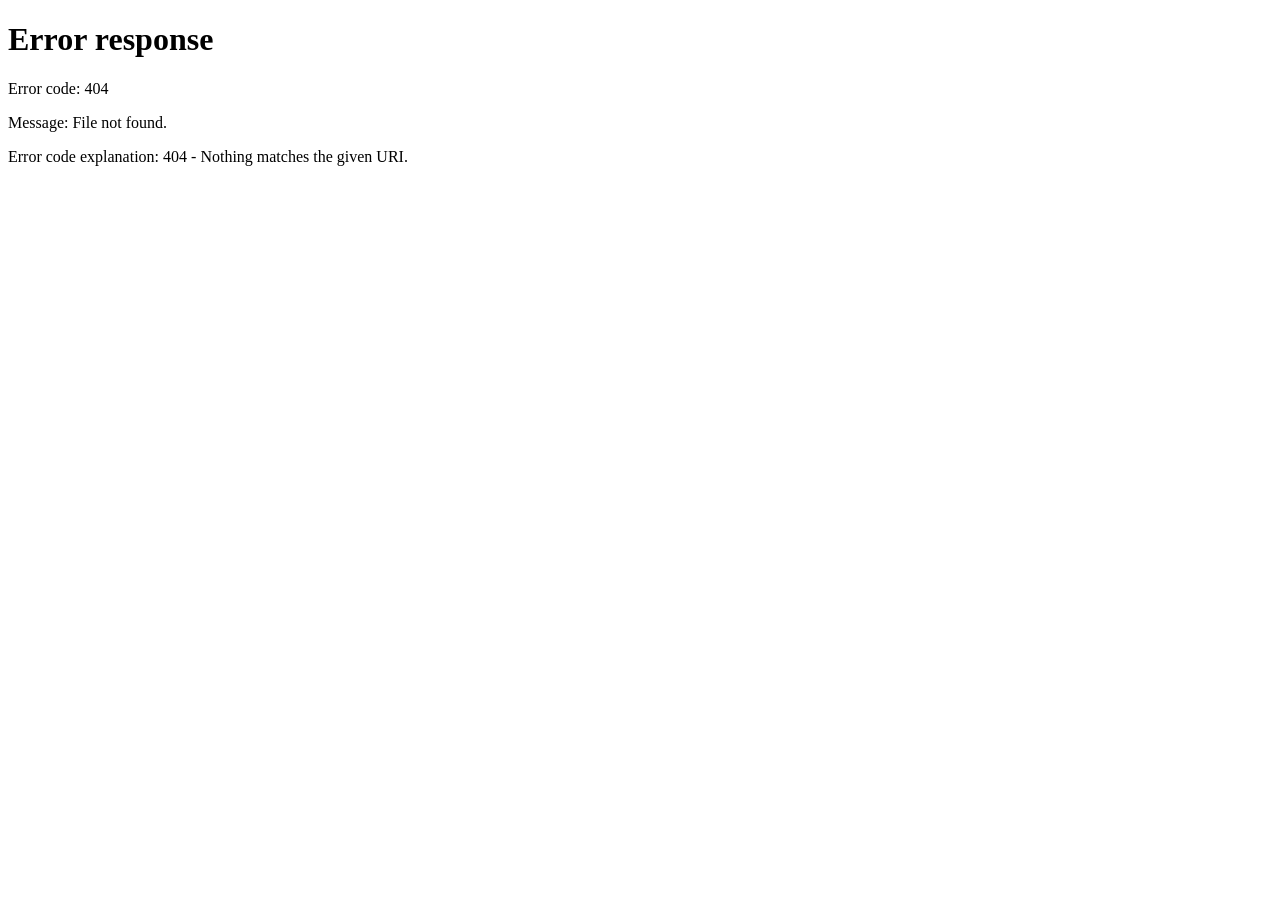
==== index.html @ e1787161 "some css was updated" ====
<!DOCTYPE html>
<html lang="en">

<head>
  <meta charset="UTF-8">
  <meta name="viewport" content="width=device-width, initial-scale=1.0">
  <title>Calendar Management - Admin</title>

  <link rel="stylesheet" href="admin-calendar.css">
  <link rel="stylesheet" href="assets/shell.css?v=5" />

  <script>
    // Runs before paint so the collapsed state never flashes open on load.
    (function () {
      var root = document.documentElement;
      var KEY = "wz_sidebar_collapsed";
      var MOBILE = 950;
      var DRAWER = 768;

      function prefersCollapsed() {
        return localStorage.getItem(KEY) === "1";
      }

      function apply() {
        root.classList.toggle(
          "sidebar-collapsed",
          window.innerWidth > DRAWER &&
          (window.innerWidth <= MOBILE || prefersCollapsed())
        );
      }

      window.toggleSidebar = function () {
        if (window.innerWidth <= MOBILE) return;
        localStorage.setItem(KEY, prefersCollapsed() ? "0" : "1");
        apply();
      };

      apply();
      window.addEventListener("resize", apply);
    })();

    // Sidebar account card -> popup.
    function openAccount() {
      document.getElementById("acctModal").classList.add("show");
    }

    function closeAccount() {
      document.getElementById("acctModal").classList.remove("show");
    }

    document.addEventListener("DOMContentLoaded", function () {
      var a = {};

      try {
        a = JSON.parse(localStorage.getItem("admin_user") || "{}");
      } catch (e) { }

      var name = a.name || "Admin";

      var label = ({
        owner: "Owner",
        super_admin: "Super Admin",
        account_manager: "Account Manager",
        seo_admin: "Admin"
      })[a.role] || "";

      var initial = name.charAt(0).toUpperCase();

      function set(id, v) {
        var el = document.getElementById(id);
        if (el) el.textContent = v;
      }

      set("adminName", name);
      set("adminRole", label);
      set("adminAvatar", initial);
      set("acctRole", label);
    });
  </script>
</head>

<body>

  <aside class="admin-sidebar">

    <div>
      <div class="side-head">

        <div class="side-logo">
          <img src="logo.png" alt="Logo" onerror="this.remove()">
        </div>

        <button class="side-toggle" type="button" onclick="toggleSidebar()" title="Toggle sidebar"
          aria-label="Toggle sidebar">

          <svg viewBox="0 0 24 24" fill="none" stroke="currentColor" stroke-width="2" stroke-linecap="round"
            stroke-linejoin="round">

            <rect x="3" y="4" width="18" height="16" rx="2.5" />
            <path d="M9.5 4v16" />

          </svg>
        </button>
      </div>

      <nav class="side-nav">

        <a href="admin.html" title="Forms">
          <svg viewBox="0 0 24 24" fill="none" stroke="currentColor" stroke-width="2" stroke-linecap="round"
            stroke-linejoin="round">
            <path d="M9 11l3 3L22 4" />
            <path d="M21 12v7a2 2 0 0 1-2 2H5a2 2 0 0 1-2-2V5a2 2 0 0 1 2-2h11" />
          </svg>
          <span>Forms</span>
        </a>

        <a href="admin-content.html" title="Content">
          <svg viewBox="0 0 24 24" fill="none" stroke="currentColor" stroke-width="2" stroke-linecap="round"
            stroke-linejoin="round">
            <rect x="3" y="3" width="18" height="18" rx="2.5" />
            <path d="M3 9h18" />
            <path d="M9 21V9" />
          </svg>
          <span>Content</span>
        </a>

        <a href="project-management.html" title="Project Management">
          <svg viewBox="0 0 24 24" fill="none" stroke="currentColor" stroke-width="2" stroke-linecap="round"
            stroke-linejoin="round">
            <rect x="2" y="7" width="20" height="14" rx="2" />
            <path d="M16 21V5a2 2 0 0 0-2-2h-4a2 2 0 0 0-2 2v16" />
          </svg>
          <span>Project Management</span>
        </a>

        <a href="inquiries.html" title="Inquiries">
          <svg viewBox="0 0 24 24" fill="none" stroke="currentColor" stroke-width="2" stroke-linecap="round"
            stroke-linejoin="round">
            <path
              d="M21 11.5a8.38 8.38 0 0 1-.9 3.8 8.5 8.5 0 0 1-7.6 4.7 8.38 8.38 0 0 1-3.8-.9L3 21l1.9-5.7a8.38 8.38 0 0 1-.9-3.8 8.5 8.5 0 0 1 4.7-7.6 8.38 8.38 0 0 1 3.8-.9h.5a8.48 8.48 0 0 1 8 8v.5z" />
          </svg>
          <span>Inquiries</span>
        </a>

        <a href="clients-management.html" id="clientsManagementLink" title="Clients Management">
          <svg viewBox="0 0 24 24" fill="none" stroke="currentColor" stroke-width="2" stroke-linecap="round"
            stroke-linejoin="round">
            <path d="M17 21v-2a4 4 0 0 0-4-4H5a4 4 0 0 0-4 4v2" />
            <circle cx="9" cy="7" r="4" />
            <path d="M23 21v-2a4 4 0 0 0-3-3.87" />
            <path d="M16 3.13a4 4 0 0 1 0 7.75" />
          </svg>
          <span>Clients Management</span>
        </a>

        <a href="sources-files.html" title="Files">
          <svg viewBox="0 0 24 24" fill="none" stroke="currentColor" stroke-width="2" stroke-linecap="round"
            stroke-linejoin="round">
            <path d="M22 19a2 2 0 0 1-2 2H4a2 2 0 0 1-2-2V5a2 2 0 0 1 2-2h5l2 3h9a2 2 0 0 1 2 2z" />
          </svg>
          <span>Files</span>
        </a>

        <a href="admin-calendar.html" class="active" title="Calendar">
          <svg viewBox="0 0 24 24" fill="none" stroke="currentColor" stroke-width="2" stroke-linecap="round"
            stroke-linejoin="round">
            <rect x="3" y="4" width="18" height="18" rx="2" ry="2" />
            <line x1="16" y1="2" x2="16" y2="6" />
            <line x1="8" y1="2" x2="8" y2="6" />
            <line x1="3" y1="10" x2="21" y2="10" />
          </svg>
          <span>Calendar</span>
        </a>

        <a href="admin-notifications.html" title="Notifications">
          <svg viewBox="0 0 24 24" fill="none" stroke="currentColor" stroke-width="2" stroke-linecap="round"
            stroke-linejoin="round">
            <path d="M18 8a6 6 0 1 0-12 0c0 6-3 7-3 7h18s-3-1-3-7" />
            <path d="M13.7 21a2 2 0 0 1-3.4 0" />
          </svg>
          <span>Notifications</span>
          <em class="nav-badge" id="notifBadge" hidden></em>
        </a>

        <a href="settings.html" title="Settings">
          <svg viewBox="0 0 24 24" fill="none" stroke="currentColor" stroke-width="2" stroke-linecap="round"
            stroke-linejoin="round">
            <circle cx="12" cy="12" r="3" />
            <path
              d="M19.4 15a1.65 1.65 0 0 0 .33 1.82l.06.06a2 2 0 1 1-2.83 2.83l-.06-.06a1.65 1.65 0 0 0-1.82-.33 1.65 1.65 0 0 0-1 1.51V21a2 2 0 0 1-4 0v-.09A1.65 1.65 0 0 0 9 19.4a1.65 1.65 0 0 0-1.82.33l-.06.06a2 2 0 1 1-2.83-2.83l-.06-.06a1.65 1.65 0 0 1 .33-1.82l-.06-.06a2 2 0 1 1 2.83-2.83l.06.06a1.65 1.65 0 0 1 1.82.33H9a1.65 1.65 0 0 0 1-1.51V3a2 2 0 0 1 4 0v.09a1.65 1.65 0 0 0 1 1.51 1.65 1.65 0 0 0 1.82-.33l.06-.06a2 2 0 1 1 2.83 2.83l.06.06a1.65 1.65 0 0 1-.33 1.82V9a1.65 1.65 0 0 0 1.51 1H21a2 2 0 0 1 0 4h-.09a1.65 1.65 0 0 0-1.51 1z" />
          </svg>
          <span>Settings</span>
        </a>

      </nav>
    </div>

    <button class="side-user" type="button" onclick="openAccount()" title="Account">

      <div class="side-avatar" id="adminAvatar">A</div>

      <div class="side-meta">
        <strong id="adminName">Admin</strong>
        <span id="adminRole"></span>
      </div>

      <svg class="side-dots" width="16" height="16" viewBox="0 0 24 24" fill="currentColor">
        <circle cx="12" cy="5" r="1.6" />
        <circle cx="12" cy="12" r="1.6" />
        <circle cx="12" cy="19" r="1.6" />
      </svg>

    </button>
  </aside>

  <div class="admin-main">

    <div class="admin-content">

      <div class="page-head">
        <div class="page-title">
          <h1>Dynamic Calendar</h1>
          <p>Manage content releases and appointments.</p>
        </div>
      </div>

      <!-- Calendar grid -->

      <div class="panel">

        <div class="date-picker-wrapper">
          <label for="directDateInput">Choose Date</label>

          <div class="date-input-group">
            <input type="text" id="directDateInput" placeholder="DD/MM/YYYY" autocomplete="off" inputmode="numeric"
              aria-label="Choose date" class="date-picker-input">

            <button type="button" class="btn-today date-go-btn" id="goDateBtn">
              →
            </button>
          </div>
        </div>

        <div class="cal-head">
          <div class="cal-controls">

            <button class="nav-arrow" type="button" id="prevMonthBtn" aria-label="Previous">&lt;</button>

            <span class="cal-month" id="calendarMonthTitle">Loading...</span>

            <button class="nav-arrow" type="button" id="nextMonthBtn" aria-label="Next">&gt;</button>

          </div>
        </div>

        <div class="calendar-grid" id="calendarGrid"></div>

        <div class="calendar-footer">

          <div class="calendar-color-guide">
            <span><i class="status-dot pending"></i> Pending</span>
            <span><i class="status-dot approved"></i> Approved</span>
            <span><i class="status-dot rejected"></i> Rejected</span>
            <span><i class="status-dot completed"></i> Completed</span>
          </div>

          <div class="calendar-bottom-actions">



            <button class="btn-today" type="button" id="todayBtn">Today</button>

          </div>

        </div>
      </div>

      <!-- What is on for the selected day -->

      <div class="panel">

        <div class="panel-head">
          <h2 id="dailyScheduleTitle">Daily Schedule</h2>
          <p>Meetings with your clients on the selected day.</p>
        </div>

        <div class="schedule-list" id="dailySchedule"></div>

      </div>

      <!-- Requests waiting on an admin's answer. Decided requests show up in the calendar above. -->

      <div class="card">

        <div class="section-head">
          <h3>Approvals Hub</h3>
        </div>

        <table class="data-table">

          <thead>
            <tr>
              <th>Meeting &amp; Survey Item</th>
              <th>Requester</th>
              <th>Date / Time</th>
              <th>Actions</th>
            </tr>
          </thead>

          <tbody id="approvalsTable">
            <tr>
              <td colspan="4" class="empty-cell">Loading...</td>
            </tr>
          </tbody>

        </table>

        <div class="pager" id="approvalsPager" hidden>
          <span class="pager-info" id="approvalsPagerInfo"></span>
          <div class="pager-pages" id="approvalsPagerPages"></div>
        </div>

      </div>

      <!-- Requests this admin team has sent out -->

      <div class="card">

        <div class="section-head">
          <h3>Your requests</h3>
        </div>

        <div class="request-list" id="yourRequests"></div>

        <div class="pager" id="requestsPager" hidden>
          <span class="pager-info" id="requestsPagerInfo"></span>
          <div class="pager-pages" id="requestsPagerPages"></div>
        </div>

      </div>

      <!-- Ask a client for time -->

      <div class="card">

        <div class="section-head">
          <h3>Send a new request</h3>
        </div>

        <p class="section-sub">Pick a client and ask for a slot. They confirm or decline it.</p>

        <div class="request-form">

          <div class="full">
            <label for="reqClient">Client</label>

            <select id="reqClient">
              <option value="">Select a client</option>
            </select>

            <p class="section-sub" style="margin:7px 0 0;">
              Every account at that company gets the request, one each, so they
              can answer for their own diary.
            </p>
          </div>

          <div>
            <label for="reqDate">Preferred date</label>
            <input type="date" id="reqDate">
          </div>

          <div>
            <label for="reqTime">Preferred time</label>
            <input type="time" id="reqTime">
          </div>

          <div class="full">
            <label for="reqTopic">Topic</label>
            <input type="text" id="reqTopic" maxlength="200" placeholder="e.g. Q3 content review">
          </div>

          <div class="full">
            <label for="reqNotes">Notes for the client</label>
            <textarea id="reqNotes" placeholder="Anything they should know before the call"></textarea>
          </div>

        </div>

        <button class="btn-primary" style="margin-top:16px;" onclick="sendRequest()" id="sendRequestBtn">
          Send request
        </button>

        <div class="form-status" id="requestStatus"></div>

      </div>

    </div>
  </div>

  <!-- One meeting request in full, opened from the kebab in the Approvals Hub. -->

  <div class="acct-modal" id="requestModal">

    <div class="acct-box req-box">

      <div class="acct-head">
        <h2>Meeting request</h2>
        <button type="button" onclick="closeRequestModal()" aria-label="Close">&times;</button>
      </div>

      <div class="req-body">

        <div class="req-topic" id="reqModalTopic">-</div>
        <span class="badge pending" id="reqModalStatus">Pending</span>

        <div class="req-meta">

          <div>
            <span>Requested by</span>
            <strong id="reqModalWho">-</strong>
          </div>

          <div>
            <span>Client</span>
            <strong id="reqModalClient">-</strong>
          </div>

          <div>
            <span>Date</span>
            <strong id="reqModalDate">-</strong>
          </div>

          <div>
            <span>Time</span>
            <strong id="reqModalTime">-</strong>
          </div>

        </div>

        <div class="req-notes-label">Notes</div>
        <div class="req-notes" id="reqModalNotes">-</div>

      </div>

      <!-- Hidden when a request has already been decided. -->

      <div class="req-foot" id="reqModalFoot">

        <button type="button" class="req-decline" id="reqModalDecline" onclick="decideFromModal('rejected')">
          Decline
        </button>

        <button type="button" class="req-approve" id="reqModalApprove" onclick="decideFromModal('approved')">
          Approve
        </button>

      </div>

    </div>
  </div>

  <!-- ACCOUNT POPUP -->

  <div class="acct-modal" id="acctModal">

    <div class="acct-box" role="dialog" aria-modal="true" aria-labelledby="acctTitle">

      <div class="acct-head">
        <h2 id="acctTitle">Account</h2>
        <button type="button" onclick="closeAccount()" aria-label="Close">&times;</button>
      </div>

      <div class="acct-body">

        <div class="acct-who">
          <span class="acct-label">Your role</span>
          <strong class="acct-role" id="acctRole"></strong>
        </div>

        <button class="acct-logout" type="button" onclick="logoutAdmin()">&#8617; Log out</button>

      </div>
    </div>
  </div>

  <script src="admin-calendar.js"></script>
  <script src="assets/notifications.js?v=1"></script>
  <script src="assets/shell.js?v=4"></script>
  <script src="assets/sources-lock.js?v=1"></script>
  <script src="assets/role-nav.js?v=2"></script>

</body>

</html>
---- admin-calendar.css ----
/* ================================
   Global
================================ */

* {
    margin: 0;
    padding: 0;
    box-sizing: border-box;
    font-family: Arial, sans-serif;
}

:root {
    --brand: #c9000b;
    --nav-active: #1b1e3a;
    --text: #101828;
    --muted: #667085;
    --line: #eaecf0;
    --sidebar-w: 260px;
}

body {
    background: #f6f7fb;
    color: #101828;
    padding: 0;
}

/* ================================
   Forms & Badges
================================ */

label {
    display: block;
    font-weight: bold;
    margin-bottom: 8px;
    font-size: 14px;
}

select,
input {
    width: 100%;
    padding: 12px;
    border: 1px solid #ddd;
    border-radius: 10px;
    font-size: 14px;
    outline: none;
    text-align: center;
}

.badge {
    display: inline-block;
    padding: 5px 10px;
    border-radius: 20px;
    font-size: 12px;
    font-weight: bold;
}

.badge.pending {
    background: #fef3c7;
    color: #b45309;
}

.badge.approved {
    background: #e8faef;
    color: #20a95a;
}

.badge.rejected {
    background: #ffe8e8;
    color: #c9000b;
}

/* ================================
   Admin Layout
================================ */

.admin-sidebar {
    position: fixed;
    top: 0;
    left: 0;
    bottom: 0;
    z-index: 100;
    display: flex;
    flex-direction: column;
    justify-content: space-between;
    width: var(--sidebar-w);
    padding: 26px 12px 18px;
    background: #fff;
    border-right: 1px solid var(--line);
}

.admin-main {
    width: calc(100% - var(--sidebar-w));
    min-height: 100vh;
    margin-left: var(--sidebar-w);
    transition: width .18s ease, margin-left .18s ease;
}

.admin-content {
    padding: 24px 28px;
}

/* ================================
   Sidebar
================================ */

.side-head {
    display: flex;
    align-items: center;
    justify-content: space-between;
    gap: 8px;
    min-height: 36px;
    margin-bottom: 26px;
    padding: 0 2px;
}

.side-logo {
    flex: 1;
    min-width: 0;
    padding: 0;
    margin: 0;
}

.side-logo img {
    display: block;
    width: 132px;
    max-width: 100%;
    height: auto;
}

.side-toggle {
    display: flex;
    align-items: center;
    justify-content: center;
    flex: none;
    width: 34px;
    height: 34px;
    border: none;
    border-radius: 9px;
    background: transparent;
    color: var(--muted);
    cursor: pointer;
    transition: background .15s, color .15s;
}

.side-toggle:hover {
    background: #f2f4f8;
    color: var(--text);
}

.side-toggle svg {
    width: 18px;
    height: 18px;
}

.side-nav a {
    position: relative;
    display: flex;
    align-items: center;
    gap: 10px;
    padding: 8px 10px;
    margin-bottom: 2px;
    border-radius: 9px;
    color: var(--muted);
    text-decoration: none;
    font-size: 14px;
    font-weight: 600;
    transition: background .15s, color .15s;
}

.side-nav a svg {
    flex: none;
    width: 17px;
    height: 17px;
}

.side-nav a:hover {
    background: #f6f7f9;
    color: var(--text);
}

.side-nav a.active {
    background: var(--nav-active);
    color: #fff;
}

.side-user {
    display: flex;
    align-items: center;
    gap: 10px;
    width: 100%;
    padding: 10px;
    border: 1px solid var(--line);
    border-radius: 12px;
    background: #fff;
    text-align: left;
    font: inherit;
    cursor: pointer;
    transition: background .15s, border-color .15s;
}

.side-user:hover {
    background: #fafbfc;
    border-color: #d7dae0;
}

.side-avatar {
    display: flex;
    align-items: center;
    justify-content: center;
    flex: none;
    width: 36px;
    height: 36px;
    border-radius: 50%;
    background: #dce3ff;
    color: #3745a4;
    font-size: 13px;
    font-weight: 800;
}

.side-meta {
    flex: 1;
    min-width: 0;
}

.side-meta strong {
    display: block;
    overflow: hidden;
    color: var(--text);
    font-size: 13px;
    font-weight: 700;
    white-space: nowrap;
    text-overflow: ellipsis;
}

.side-meta span {
    color: #98a2b3;
    font-size: 11px;
}

.side-dots {
    flex: none;
    color: #98a2b3;
}

/* ================================
   Collapsible Sidebar
================================ */

:root.sidebar-collapsed {
    --sidebar-w: 78px;
}

.admin-sidebar {
    transition: width .18s ease, padding .18s ease;
}

:root.sidebar-collapsed .admin-sidebar {
    padding: 26px 4px 18px;
}

:root.sidebar-collapsed .side-head {
    justify-content: center;
    margin-bottom: 22px;
}

:root.sidebar-collapsed .side-logo {
    display: none;
}

:root.sidebar-collapsed .side-nav a {
    justify-content: center;
    width: 38px;
    height: 38px;
    padding: 0;
    margin: 0 auto 4px;
    border-radius: 10px;
}

:root.sidebar-collapsed .side-nav a span {
    display: none;
}

:root.sidebar-collapsed .side-user {
    justify-content: center;
    padding: 8px;
}

:root.sidebar-collapsed .side-meta,
:root.sidebar-collapsed .side-dots {
    display: none;
}

/* ================================
   Navigation Badge
================================ */

.nav-badge {
    min-width: 18px;
    padding: 3px 6px;
    margin-left: auto;
    border-radius: 9px;
    background: var(--brand);
    color: #fff;
    font-size: 11px;
    font-style: normal;
    font-weight: 800;
    line-height: 1;
    text-align: center;
}

.nav-badge[hidden] {
    display: none;
}

.side-nav a.active .nav-badge {
    background: #fff;
    color: var(--nav-active);
}

:root.sidebar-collapsed .nav-badge {
    position: absolute;
    top: 4px;
    right: 8px;
    width: 8px;
    height: 8px;
    min-width: 0;
    padding: 0;
    margin: 0;
    border: 2px solid #fff;
    border-radius: 50%;
    font-size: 0;
}

/* ================================
   Cards & Panels
================================ */

.card {
    padding: 24px;
    margin-bottom: 34px;
    border-radius: 20px;
    background: #fff;
    box-shadow: 0 14px 30px rgba(0, 0, 0, .04);
}

.panel {
    overflow: hidden;
    margin-bottom: 34px;
    border-radius: 20px;
    background: #fff;
    box-shadow: 0 14px 30px rgba(0, 0, 0, .04);
}

.panel-head {
    padding: 22px 28px;
    border-bottom: 1px solid #eef1f5;
}

.panel-head h2 {
    margin-bottom: 4px;
    color: var(--text);
    font-size: 18px;
}

.panel-head p {
    color: var(--muted);
    font-size: 12px;
}

/* ================================
   Page Header
================================ */

.page-head {
    display: flex;
    align-items: flex-start;
    justify-content: space-between;
    flex-wrap: wrap;
    gap: 24px;
    margin-bottom: 28px;
}

.page-title h1 {
    margin-bottom: 8px;
    color: var(--text);
    font-size: 30px;
}

.page-title p {
    max-width: 620px;
    color: var(--muted);
    font-size: 14px;
}

/* ================================
   Calendar Header & Controls
================================ */

.cal-head {
    display: flex;
    align-items: center;
    justify-content: center;
    flex-wrap: wrap;
    gap: 12px;
    padding: 0;
    margin-bottom: 6px;
    border-bottom: 1px solid #eef1f5;
}

.cal-controls {
    display: flex;
    align-items: center;
    justify-content: flex-end;
    flex-wrap: nowrap;
    gap: 8px;
    min-width: 0;
}

.cal-month {
    min-width: 150px;
    color: var(--text);
    font-size: 16px;
    font-weight: 600;
    text-align: center;
}

.nav-arrow,
.btn-today,
.btn-primary {
    display: inline-flex;
    align-items: center;
    justify-content: center;
    flex: 0 0 auto;
    min-height: 40px;
    border: 1px solid #cbd5e1;
    border-radius: 10px;
    background: #fff;
    color: #b9bfd0;
    font-size: 14px;
    font-weight: 600;
    line-height: 1;
    cursor: pointer;
    transition:
        background-color .2s ease,
        border-color .2s ease,
        color .2s ease,
        box-shadow .2s ease;
}

.nav-arrow {
    width: 40px;
    padding: 0;
}

.btn-today,
.btn-primary {
    padding: 0 16px;
    border-color: #334155;
    background: #334155;
    color: #fff;
}

.nav-arrow:hover {
    border-color: #94a3b8;
    background: #f1f5f9;
    color: #1e293b;
}

.btn-today:hover,
.btn-primary:hover {
    border-color: #1e293b;
    background: #1e293b;
    color: #fff;
    box-shadow: 0 2px 6px rgba(15, 23, 42, .15);
}

.nav-arrow:focus-visible,
.btn-today:focus-visible {
    outline: 2px solid #64748b;
    outline-offset: 2px;
}

.btn-today[hidden] {
    display: none !important;
}

/* ================================
   Calendar Grid
================================ */

.panel:has(#calendarGrid) {
    padding: 12px;
}

.panel:has(#calendarGrid) .panel-head {
    padding: 8px 8px 12px;
    margin-bottom: 8px;
}

.calendar-grid {
    display: grid;
    grid-template-columns: repeat(7, 1fr);
    gap: 2px;
    overflow: hidden;
    width: 100%;
    margin: 0;
    padding: 0;
    border: 1px solid #e2e8f0;
    border-radius: 14px;
    background: #fff;
}

.calendar-grid>* {
    margin: 0 !important;
}

.day-header {
    padding: 13px 4px;
    border-right: 1px solid #e9ecf5;
    border-bottom: 1px solid #e9ecf5;
    background: #fafbff;
    color: #858ba3;
    font-size: 11px;
    font-weight: 800;
    letter-spacing: .4px;
    text-align: center;
    text-transform: uppercase;
}

.day-cell {
    display: flex;
    flex-direction: column;
    gap: 4px;
    min-width: 0;
    min-height: 112px;
    padding: 9px;
    border-right: 1px solid #e2e8f0;
    border-bottom: 1px solid #e2e8f0;
    background: #fff;
    color: #64748b;
    font-size: 12px;
    font-weight: 600;
    cursor: pointer;
    transition:
        background-color .2s ease,
        border-color .2s ease,
        box-shadow .2s ease;
}

.day-cell:not(.selected-cell):hover {
    border-color: #cbd5e1;
    background: #f8fafc;
}

.day-cell.other-month {
    background: #fbfcfe;
    color: #b9bfd0;
    cursor: default;
}

.day-cell.today-cell:not(.selected-cell) {
    border-color: #94a3b8;
    background: #f1f5f9;
}

.day-cell.today-cell .day-number {
    border-radius: 8px;
    background: #3984f7;
    color: #fff;
}

.day-cell.selected-cell {
    position: relative;
    z-index: 1;
    border-color: #64748b;
    /* border-radius: 9px; */
    background: #e8eef5;
    box-shadow: inset 0 0 0 1px #64748b;
}

.day-cell.selected-cell .day-number {
    padding: 3px 7px;
    border-radius: 6px;
    background: #334155;
    color: #fff;
}

/* ================================
   Calendar Events
================================ */

.event-card {
    display: block;
    overflow: hidden;
    min-width: 0;
    margin-top: 5px;
    padding: 5px 7px;
    border-left: 3px solid transparent;
    border-radius: 6px;
    font-size: 10px;
    font-weight: 700;
    line-height: 1.3;
    text-overflow: ellipsis;
    white-space: nowrap;
    transition: opacity .16s ease;
}

.event-card:hover {
    opacity: .82;
}

.event-card .ev-line {
    display: block;
    overflow: hidden;
    text-overflow: ellipsis;
    white-space: nowrap;
}

.event-card.approved {
    border-left-color: #16866a;
    background: #e5f7f0;
    color: #16866a;
}

.event-card.pending {
    border-left-color: #e3a33d;
    background: #fff4dc;
    color: #b7791f;
}

.event-card.rejected {
    border-left-color: #d34f67;
    background: #fff0f2;
    color: #d34f67;
}

.more-events {
    padding: 0 2px;
    margin: 6px 0 0 3px;
    color: #6d5ce8;
    font-size: 10px;
    font-weight: 800;
}

.more-events:hover {
    color: var(--text);
}

/* ================================
   Calendar Footer
================================ */

.panel:has(#calendarGrid) .calendar-footer {
    display: flex;
    flex-direction: column;
    align-items: center;
    justify-content: center;
    gap: 12px;
    width: 100%;
    padding: 4px 0 0;
    margin-top: 6px;
}

.calendar-color-guide {
    display: flex;
    align-items: center;
    justify-content: center;
    flex-wrap: wrap;
    gap: 8px 14px;
}

.calendar-color-guide span {
    display: inline-flex;
    align-items: center;
    gap: 7px;
    color: var(--text-secondary, #64748b);
    font-size: 11px;
}

.status-dot {
    display: inline-block;
    flex-shrink: 0;
    width: 9px;
    height: 9px;
    border-radius: 50%;
}

.status-dot.pending {
    background-color: #f59e0b;
}

.status-dot.approved {
    background-color: #22c55e;
}

.status-dot.rejected {
    background-color: #ef4444;
}

.status-dot.completed {
    background-color: #a78bfa;
}

.panel:has(#calendarGrid) .calendar-bottom-actions {
    display: flex;
    align-items: center;
    justify-content: center;
    flex: none;
    gap: 14px;
    width: 100%;
    margin: 0;
}

.calendar-bottom-actions .btn-today {
    min-height: 30px;
    padding: 5px 12px;
}

/* ================================
   Date Picker
================================ */

.date-picker-wrapper {
    position: relative;
    display: flex;
    align-items: center;
    justify-content: center;
    flex: none;
    gap: 10px;
    width: auto;
    padding: 0;
    background: transparent;
}

.date-picker-wrapper label {
    display: inline-flex;
    align-items: center;
    flex: 0 0 auto;
    width: auto;
    margin: 0;
    color: var(--text);
    font-size: 13px;
    font-weight: 700;
    white-space: nowrap;
}

.date-picker-wrapper input {
    width: 170px;
    min-width: 170px;
    height: 42px;
    padding: 0 12px;
    margin: 0;
    border: 1px solid #cbd5e1;
    border-radius: 8px;
    background: #fff;
    color: #334155;
    font-size: 14px;
}

.date-picker-trigger {
    display: inline-flex;
    align-items: center;
    justify-content: center;
    flex: none;
    gap: 10px;
    min-width: 130px;
    min-height: 40px;
    padding: 0 16px !important;
    border: 1px solid #334155 !important;
    border-radius: 8px !important;
    background: #334155 !important;
    color: #fff !important;
    font: inherit;
    font-size: 13px !important;
    font-weight: 600 !important;
    cursor: pointer;
    transition:
        background-color .2s ease,
        border-color .2s ease,
        box-shadow .2s ease;
}

.date-picker-trigger:hover {
    border-color: #1e293b !important;
    background: #1e293b !important;
    color: #fff !important;
    box-shadow: 0 2px 6px rgba(15, 23, 42, .15);
}

.date-picker-trigger:focus-visible {
    outline: 2px solid #64748b;
    outline-offset: 2px;
}

.date-picker-icon {
    color: #fff !important;
    font-size: 17px;
}

#datePickerBtn {
    display: inline-flex;
    align-items: center;
    justify-content: center;
    gap: 8px;
    min-height: 40px;
    padding: 0 16px;
    border: 1px solid var(--border-color, #e2e8f0);
    border-radius: 10px;
    background: var(--card-bg, #fff);
    color: var(--text-primary, #1e293b);
    font-size: 13px;
    font-weight: 600;
    cursor: pointer;
    transition: background-color .2s ease, border-color .2s ease;
}

#datePickerBtn::before {
    font-size: 17px;
    line-height: 1;
}

#datePickerBtn:hover {
    border-color: var(--primary, #6366f1);
    background: var(--hover-bg, #f8fafc);
}

#datePickerBtn:focus-visible {
    outline: 2px solid var(--primary, #6366f1);
    outline-offset: 3px;
}

#calendarDatePicker {
    position: absolute;
    width: 1px;
    height: 1px;
    opacity: 0;
    pointer-events: none;
}

.custom-date-picker {
    position: absolute;
    top: calc(100% + 10px);
    right: 0;
    z-index: 1000;
    width: 290px;
    padding: 16px;
    border: 1px solid #cbd5e1;
    border-radius: 14px;
    background: #fff;
    color: #334155;
    box-shadow: 0 12px 30px rgba(15, 23, 42, .12);
}

.custom-date-picker[hidden] {
    display: none;
}

.custom-date-picker-head {
    display: flex;
    align-items: center;
    justify-content: space-between;
    gap: 10px;
    margin-bottom: 16px;
    color: #334155;
    font-size: 14px;
    font-weight: 700;
}

.date-picker-nav {
    width: 32px;
    height: 32px;
    border: 1px solid #cbd5e1;
    border-radius: 8px;
    background: #f1f5f9;
    color: #334155;
    font-size: 22px;
    cursor: pointer;
    transition: background-color .2s ease, color .2s ease;
}

.date-picker-nav:hover {
    border-color: #334155;
    background: #334155;
    color: #fff;
}

.date-picker-direct {
    display: flex;
    gap: 8px;
    margin-bottom: 16px;
}

.date-picker-direct input {
    width: 100%;
    min-width: 0;
    padding: 9px;
    border: 1px solid #cbd5e1;
    border-radius: 8px;
    background: #fff;
    color: #334155;
    font: inherit;
    font-size: 12px;
}

.date-picker-direct input::placeholder {
    color: #94a3b8;
}

.date-picker-direct input:focus {
    border-color: #64748b;
    outline: none;
    box-shadow: 0 0 0 3px rgba(100, 116, 139, .15);
}

.date-picker-direct button,
.custom-date-picker-footer button {
    padding: 8px 12px;
    border: 0;
    border-radius: 8px;
    background: #334155;
    color: #fff;
    font-size: 12px;
    font-weight: 600;
    cursor: pointer;
}

.date-picker-direct button:hover,
.custom-date-picker-footer button:hover {
    background: #1e293b;
}

.custom-date-picker-weekdays,
.custom-date-picker-grid {
    display: grid;
    grid-template-columns: repeat(7, minmax(0, 1fr));
    gap: 5px;
    text-align: center;
}

.custom-date-picker-weekdays {
    margin-bottom: 8px;
    color: #64748b;
    font-size: 11px;
    font-weight: 600;
}

.custom-date-picker-grid button {
    aspect-ratio: 1;
    min-width: 0;
    padding: 0;
    border: 1px solid transparent;
    border-radius: 8px;
    background: transparent;
    color: #334155;
    font: inherit;
    font-size: 12px;
    cursor: pointer;
    transition:
        background-color .2s ease,
        border-color .2s ease,
        color .2s ease;
}

.custom-date-picker-grid button:hover {
    border-color: #cbd5e1;
    background: #e2e8f0;
    color: #1e293b;
}

.custom-date-picker-grid button.selected {
    border-color: #334155;
    background: #334155;
    color: #fff;
    font-weight: 700;
}

.custom-date-picker-grid button.today {
    border-color: #64748b;
    font-weight: 700;
}

.custom-date-picker-grid button.other-month {
    color: #94a3b8;
    opacity: .4;
}

.custom-date-picker-footer {
    display: flex;
    justify-content: flex-end;
    margin-top: 14px;
}

#goToDateBtn {
    border: 1px solid #334155;
    border-radius: 8px;
    background: #334155;
    color: #fff;
    transition: background-color .2s ease;
}

#goToDateBtn:hover {
    border-color: #1e293b;
    background: #1e293b;
}

#customDatePickerToday {
    border: 1px solid #334155;
    border-radius: 8px;
    background: #334155;
    color: #fff;
    transition: background-color .2s ease;
}

#customDatePickerToday:hover {
    border-color: #1e293b;
    background: #1e293b;
}

/* ================================
   View Toggle
================================ */

.view-toggle {
    display: flex;
    flex: none;
    flex-wrap: wrap;
    padding: 4px;
    border-radius: 9px;
    background: #f2f4f7;
}

.view-btn {
    padding: 6px 16px;
    border: none;
    border-radius: 6px;
    background: transparent;
    color: #667085;
    font: inherit;
    font-size: 13px;
    font-weight: 700;
    cursor: pointer;
}

.view-btn.active {
    background: #fff;
    color: #101828;
    box-shadow: 0 2px 4px rgba(16, 24, 40, .06);
}

/* ================================
   Section Headers
================================ */

.section-head {
    display: flex;
    align-items: center;
    justify-content: space-between;
    flex-wrap: wrap;
    gap: 12px;
    margin-bottom: 4px;
}

.section-head h3 {
    color: var(--text);
    font-size: 16px;
    font-weight: 600;
}

.section-sub {
    margin-bottom: 16px;
    color: var(--muted);
    font-size: 13px;
}

.section-link {
    border: none;
    background: none;
    color: var(--nav-active);
    font-family: inherit;
    font-size: 13px;
    font-weight: 700;
    text-decoration: none;
    cursor: pointer;
}

.section-link:hover {
    text-decoration: underline;
}

/* ================================
   Daily Schedule
================================ */

.schedule-list {
    display: flex;
    flex-direction: column;
    padding: 8px 28px 26px;
    border-color: #e9ecf5;
    border-radius: 14px;
    overflow: hidden;
}

.schedule-row {
    display: flex;
    align-items: center;
    gap: 16px;
    padding: 14px 0;
    border-top: 1px solid #f1f3f7;
    transition: background .16s ease;
}

.schedule-row:first-child {
    border-top: none;
}

.schedule-row:hover {
    background: #fafbff;
}

.schedule-date {
    flex: none;
    width: 46px;
    padding: 6px 0;
    border-radius: 10px;
    background: #f6f7fb;
    color: #6d5ce8;
    text-align: center;
}

.schedule-date .m {
    display: block;
    color: var(--muted);
    font-size: 10px;
    font-weight: 800;
    letter-spacing: .6px;
    text-transform: uppercase;
}

.schedule-date .d {
    display: block;
    color: var(--text);
    font-size: 16px;
    font-weight: 800;
}

.schedule-info {
    flex: 1;
    min-width: 0;
}

.schedule-info h4 {
    margin-bottom: 3px;
    color: var(--text);
    font-size: 14px;
    font-weight: 600;
}

.schedule-info p {
    color: var(--muted);
    font-size: 12px;
}

.schedule-time {
    flex: none;
    color: #6d5ce8;
    font-size: 12px;
    font-weight: 700;
}

/* ================================
   Data Tables
================================ */

.data-table {
    width: 100%;
    border-collapse: collapse;
}

.data-table th {
    padding: 0 12px 10px 0;
    border-bottom: 1px solid #eef1f5;
    background: transparent;
    color: var(--muted);
    font-size: 11px;
    font-weight: 600;
    letter-spacing: .5px;
    text-align: left;
    text-transform: uppercase;
}

.data-table td {
    padding: 14px 12px 14px 0;
    border-bottom: 1px solid #f1f3f7;
    font-size: 13px;
    vertical-align: middle;
}

.data-table tr:last-child td {
    border-bottom: none;
}

.data-table .primary-cell {
    color: var(--text);
    font-size: 14px;
    font-weight: 700;
}

.data-table .sub-cell {
    color: var(--muted);
    font-size: 12px;
    font-weight: 600;
}

.data-table .empty-cell {
    padding: 22px 0;
    color: var(--muted);
    text-align: center;
}

/* ================================
   Requester
================================ */

.who {
    display: flex;
    align-items: center;
    gap: 10px;
}

.who-avatar {
    display: flex;
    align-items: center;
    justify-content: center;
    flex: none;
    width: 28px;
    height: 28px;
    border-radius: 50%;
    background: #dce3ff;
    color: #3745a4;
    font-size: 11px;
    font-weight: 800;
}

.who strong {
    color: var(--text);
    font-size: 13px;
    font-weight: 700;
}

/* ================================
   Row Actions
================================ */

.row-actions {
    display: flex;
    gap: 8px;
}

.icon-btn {
    display: flex;
    align-items: center;
    justify-content: center;
    width: 30px;
    height: 30px;
    padding: 0;
    border: 1px solid var(--line);
    border-radius: 8px;
    background: #fff;
    color: #475467;
    cursor: pointer;
}

.icon-btn svg {
    width: 15px;
    height: 15px;
}

.icon-btn:hover {
    background: #f6f7f9;
}

.icon-btn.confirm {
    border-color: var(--nav-active);
    background: var(--nav-active);
    color: #fff;
}

.icon-btn.confirm:hover {
    background: #2a2f5c;
}

.icon-btn:disabled {
    opacity: .45;
    cursor: not-allowed;
}

.eye-btn {
    display: none;
    align-items: center;
    justify-content: center;
    flex: none;
    width: 32px;
    height: 32px;
    padding: 0;
    border: 1px solid var(--line);
    border-radius: 8px;
    background: #fff;
    color: #475467;
    cursor: pointer;
}

.eye-btn:hover {
    background: #f6f7f9;
}

.eye-btn svg {
    width: 16px;
    height: 16px;
}

/* ================================
   Requests
================================ */

.request-list {
    display: flex;
    flex-direction: column;
    gap: 12px;
}

.request-item {
    display: flex;
    align-items: center;
    justify-content: space-between;
    flex-wrap: wrap;
    gap: 14px;
    padding: 14px 18px;
    border: 1px solid var(--line);
    border-radius: 12px;
}

.request-item>div {
    flex: 1;
    min-width: 0;
}

.request-item h4 {
    margin-bottom: 3px;
    color: var(--text);
    font-size: 14px;
    font-weight: 600;
}

.request-item p {
    color: var(--muted);
    font-size: 12px;
}

/* ================================
   Pagination
================================ */

.pager {
    display: flex;
    align-items: center;
    justify-content: space-between;
    flex-wrap: wrap;
    gap: 16px;
    padding-top: 16px;
    margin-top: 16px;
    border-top: 1px solid var(--line);
}

.pager[hidden] {
    display: none;
}

.pager-info {
    color: var(--muted);
    font-size: 13px;
    font-weight: 600;
}

.pager-pages {
    display: flex;
    flex-wrap: wrap;
    gap: 6px;
}

.pager button {
    min-width: 36px;
    height: 36px;
    padding: 0 12px;
    border: 1px solid #dfe3ea;
    border-radius: 9px;
    background: #fff;
    color: var(--text);
    font: inherit;
    font-size: 13px;
    font-weight: 700;
    cursor: pointer;
}

.pager button:hover:not(:disabled) {
    background: #f6f7f9;
}

.pager button.current {
    border-color: var(--nav-active);
    background: var(--nav-active);
    color: #fff;
}

.pager button:disabled {
    opacity: .45;
    cursor: not-allowed;
}

/* ================================
   Request Form
================================ */

.request-form {
    display: grid;
    grid-template-columns: repeat(2, minmax(0, 1fr));
    gap: 16px;
}

.request-form .full {
    grid-column: 1 / -1;
}

.request-form label {
    display: block;
    margin-bottom: 7px;
    color: var(--text);
    font-size: 13px;
    font-weight: 700;
}

.request-form input,
.request-form select,
.request-form textarea {
    width: 100%;
    padding: 11px 13px;
    border: 1px solid #dfe3ea;
    border-radius: 10px;
    outline: none;
    background: #fff;
    color: var(--text);
    font: inherit;
    font-size: 13px;
}

.request-form input:focus,
.request-form select:focus,
.request-form textarea:focus {
    border-color: var(--nav-active);
}

.request-form textarea {
    min-height: 96px;
    resize: vertical;
}

.form-status {
    margin-top: 12px;
    font-size: 13px;
    font-weight: 700;
}

.form-status.error {
    color: var(--brand);
}

.form-status.ok {
    color: #17803d;
}

/* ================================
   Request Details Dialog
================================ */

.req-box {
    display: flex;
    flex-direction: column;
    max-width: 520px;
    max-height: 88vh;
}

.req-body {
    overflow-y: auto;
    padding: 22px 24px;
}

.req-topic {
    margin-bottom: 10px;
    color: var(--text);
    font-size: 17px;
    font-weight: 800;
}

.req-meta {
    display: grid;
    grid-template-columns: repeat(2, minmax(0, 1fr));
    gap: 16px;
    padding: 18px 0;
    margin: 18px 0;
    border-top: 1px solid #eef1f5;
    border-bottom: 1px solid #eef1f5;
}

.req-meta span {
    display: block;
    margin-bottom: 4px;
    color: var(--muted);
    font-size: 11px;
    font-weight: 800;
    letter-spacing: .5px;
    text-transform: uppercase;
}

.req-meta strong {
    color: var(--text);
    font-size: 14px;
    font-weight: 700;
}

.req-notes-label {
    margin-bottom: 6px;
    color: var(--muted);
    font-size: 11px;
    font-weight: 800;
    letter-spacing: .5px;
    text-transform: uppercase;
}

.req-notes {
    color: #475467;
    font-size: 14px;
    line-height: 1.6;
    white-space: pre-wrap;
}

.req-foot {
    display: flex;
    justify-content: flex-end;
    gap: 10px;
    padding: 16px 24px 20px;
    border-top: 1px solid #eef1f5;
}

.req-foot button {
    padding: 11px 18px;
    border-radius: 10px;
    font: inherit;
    font-size: 13px;
    font-weight: 700;
    cursor: pointer;
}

.req-foot[hidden] {
    display: none;
}

.req-decline {
    border: 1px solid #f0d2d4;
    background: #fff;
    color: var(--brand);
}

.req-decline:hover {
    background: #fff5f5;
}

.req-approve {
    border: none;
    background: var(--nav-active);
    color: #fff;
}

.req-approve:hover {
    background: #2a2f5c;
}

.row-kebab {
    display: none;
}

/* ================================
   Select Dropdown Arrow
================================ */

select,
.panel-body select,
.assignment-box select,
select.client-filter {
    appearance: none;
    -webkit-appearance: none;
    -moz-appearance: none;
    padding-right: 38px;
    background-image: url("data:image/svg+xml,%3Csvg xmlns='http://www.w3.org/2000/svg' viewBox='0 0 24 24' fill='none' stroke='%23667085' stroke-width='2.5' stroke-linecap='round' stroke-linejoin='round'%3E%3Cpolyline points='6 9 12 15 18 9'/%3E%3C/svg%3E");
    background-repeat: no-repeat;
    background-position: right 14px center;
    background-size: 12px;
}

/* ================================
   Day View
================================ */

.calendar-grid.one-day {
    grid-template-columns: minmax(0, 1fr);
}

.calendar-grid.one-day .day-cell {
    min-height: 220px;
}

/* ================================
   Responsive: Tablet
================================ */

@media (max-width: 950px) {

    .admin-content {
        padding: 24px 18px;
    }

    .side-head {
        display: none;
    }

    .panel {
        overflow-x: auto;
    }

    .panel-head,
    .cal-head,
    .schedule-list {
        padding-left: 18px;
        padding-right: 18px;
    }

    .calendar-grid {
        min-width: 560px;
    }

    .day-cell {
        min-height: 88px;
        padding: 7px 5px;
    }

    .event-card {
        padding: 4px 5px;
        font-size: 9px;
    }

    .date-picker-wrapper {
        gap: 10px;
    }

    .date-picker-wrapper input {
        width: 145px;
        min-width: 0;
    }
}

/* ================================
   Responsive: Mobile
================================ */

@media (max-width: 600px) {

    /* Layout */

    .admin-content {
        padding: 24px 18px;
    }

    .card {
        padding: 16px;
        margin-bottom: 22px;
    }

    .panel {
        margin-bottom: 22px;
    }

    .page-head {
        gap: 16px;
        margin-bottom: 20px;
    }

    .request-form {
        grid-template-columns: minmax(0, 1fr);
    }

    /* Calendar */

    .panel:has(#calendarGrid) {
        padding: 8px;
    }

    .panel:has(#calendarGrid) .calendar-footer {
        flex-direction: column;
        align-items: center;
        gap: 14px;
    }

    .panel:has(#calendarGrid) .calendar-color-guide {
        justify-content: center;
        flex-wrap: wrap;
        width: 100%;
        gap: 8px 12px !important;
    }

    .panel:has(#calendarGrid) .calendar-color-guide span {
        font-size: 12px;
    }

    .panel:has(#calendarGrid) .calendar-bottom-actions {
        flex-direction: column;
        align-items: stretch;
        width: 100%;
        gap: 10px;
    }

    .panel:has(#calendarGrid) .date-picker-wrapper {
        flex-direction: column;
        align-items: stretch;
        width: 100%;
        gap: 8px;
    }

    .panel:has(#calendarGrid) .date-picker-trigger,
    .panel:has(#calendarGrid) .calendar-bottom-actions .btn-today {
        width: 100%;
        min-height: 42px;
    }

    .panel:has(#calendarGrid) .date-picker-wrapper input {
        width: 100%;
        min-width: 0;
        height: 42px;
    }

    .cal-head {
        align-items: stretch;
    }

    .cal-controls {
        justify-content: space-between;
        width: 100%;
        gap: 8px;
    }

    .cal-month {
        min-width: 0;
    }

    .nav-arrow {
        width: 36px;
        min-width: 36px;
        min-height: 36px;
    }

    .btn-today {
        min-height: 36px;
        padding: 0 12px;
        font-size: 13px;
        white-space: nowrap;
    }

    .calendar-grid {
        min-width: 0;
        gap: 1px !important;
        margin: 0 !important;
    }

    .day-header {
        padding: 8px 2px;
        font-size: 10px;
    }

    .calendar-grid:not(.one-day) .day-cell {
        flex-direction: row;
        flex-wrap: wrap;
        align-content: flex-start;
        gap: 3px;
        min-height: 58px;
        padding: 5px 2px;
        text-align: center;
    }

    .calendar-grid:not(.one-day) .day-cell>span {
        width: 100%;
    }

    .calendar-grid:not(.one-day) .day-cell .event-card {
        display: inline-block;
        overflow: hidden;
        width: 6px;
        height: 6px;
        padding: 0;
        margin: 3px 1px 0;
        border: 0;
        border-radius: 50%;
        font-size: 0;
        line-height: 0;
        vertical-align: middle;
    }

    .calendar-grid:not(.one-day) .day-cell .event-card * {
        display: none;
    }

    .calendar-grid:not(.one-day) .day-cell .event-card.approved {
        background: #16866a;
    }

    .calendar-grid:not(.one-day) .day-cell .event-card.pending {
        background: #e3a33d;
    }

    .calendar-grid:not(.one-day) .day-cell .event-card.rejected {
        background: #d34f67;
    }

    .calendar-grid:not(.one-day) .day-cell .more-events {
        display: none;
    }

    .calendar-grid.one-day .day-cell {
        min-height: 220px;
    }

    .view-toggle {
        flex-wrap: wrap;
    }

    /* Data tables */

    .card .wz-tablewrap {
        overflow-x: hidden !important;
        width: 100%;
        max-width: 100%;
    }

    .card .data-table {
        width: 100%;
        max-width: 100%;
        table-layout: fixed;
    }

    .card .data-table th,
    .card .data-table td {
        min-width: 0;
        overflow: hidden;
        padding-right: 10px;
        text-overflow: ellipsis;
        white-space: nowrap;
    }

    .card .data-table th:nth-child(1) {
        width: 54%;
    }

    .card .data-table th:nth-child(2) {
        width: auto;
    }

    .card .data-table th:nth-child(3),
    .card .data-table td:nth-child(3):not(.empty-cell) {
        display: none;
    }

    .card .data-table td:nth-child(1) .sub-cell,
    .card .data-table td:nth-child(2) .sub-cell,
    .card .data-table .who-avatar {
        display: none;
    }

    .card .data-table .primary-cell,
    .card .data-table .who strong {
        display: block;
        overflow: hidden;
        text-overflow: ellipsis;
    }

    .card .data-table .who>div {
        min-width: 0;
    }

    .card .data-table th:last-child,
    .card .data-table td:last-child {
        width: 44px;
        padding-right: 0;
        text-align: right;
    }

    .card .data-table .row-actions,
    .card .data-table td:last-child .badge {
        display: none;
    }

    .card .data-table .row-kebab {
        display: inline-flex;
        align-items: center;
        justify-content: center;
        width: 36px;
        height: 36px;
        padding: 0;
        border: 1px solid #dfe3ea;
        border-radius: 9px;
        background: #fff;
        color: var(--muted);
        cursor: pointer;
    }

    .row-kebab svg {
        width: 18px;
        height: 18px;
    }

    /* Schedule & Requests */

    .wide-only {
        display: none;
    }

    .eye-btn {
        display: flex;
    }

    .schedule-row {
        gap: 12px;
    }

    .schedule-info h4,
    .schedule-info p,
    .request-item h4,
    .request-item p {
        overflow: hidden;
        text-overflow: ellipsis;
        white-space: nowrap;
    }

    .request-item {
        padding: 14px;
    }

    /* Request dialog */

    .req-meta {
        grid-template-columns: minmax(0, 1fr);
    }

    .req-foot {
        flex-wrap: wrap;
    }

    .req-foot button {
        flex: 1;
        min-width: 120px;
    }

    /* Request form */

    .request-form input,
    .request-form select,
    .request-form textarea {
        font-size: 16px;
    }

    /* Date picker */

    .custom-date-picker {
        right: auto;
        left: 0;
        width: min(290px, calc(100vw - 40px));
    }

    .date-picker-wrapper {
        width: 100%;
        justify-content: space-between;
    }

    .date-picker-wrapper label {
        font-size: 14px;
    }

    .date-picker-wrapper input {
        width: 100%;
        min-width: 0;
        height: 44px;
        font-size: 14px;
    }

    .calendar-color-guide {
        gap: 12px 16px;
        width: 100%;
    }

    .calendar-bottom-actions {
        flex-direction: column;
        align-items: stretch;
        width: 100%;
        gap: 12px;
    }

    .date-picker-wrapper {
        flex-direction: column;
        align-items: stretch;
        gap: 8px;
    }

    .btn-today {
        width: 100%;
        min-height: 44px;
        margin: 0;
    }
}

/* ================================
   Responsive: Small Phones
================================ */

@media (max-width: 380px) {

    .calendar-color-guide {
        gap: 10px 12px;
    }

    .calendar-color-guide span {
        font-size: 12px;
    }
}

/* ================================
   Responsive: Date Picker
================================ */

@media (max-width: 480px) {

    .custom-date-picker {
        right: auto;
        left: 0;
        width: min(290px, calc(100vw - 40px));
    }
}


/* ================================
   Date Picker: compact sizes
================================ */

.custom-date-picker .date-picker-direct input {
    height: 34px;
    padding: 0 10px;
    font-size: 13px;
}

.custom-date-picker .date-picker-direct button {
    height: 34px;
    padding: 0 14px;
}

.page-head .date-picker-trigger {
    min-width: 0;
    min-height: 36px;
}

@media (max-width: 600px) {

    /* 16px stops iOS from zooming in when the field is tapped */
    .custom-date-picker .date-picker-direct input {
        font-size: 16px;
    }

    /* Choose Date keeps its own width instead of stretching across the screen */
    .page-head .date-picker-wrapper {
        flex-direction: row;
        align-items: center;
        width: auto;
    }
}


@media (min-width: 601px) {

    .calendar-grid:not(.one-day) .day-cell {
        height: 122px;
        min-height: 0;
        overflow: hidden;
        gap: 3px;
    }

    .calendar-grid:not(.one-day) .day-cell .event-card {
        flex: 0 1 auto;
        min-height: 0;
        margin-top: 0;
    }

    .calendar-grid:not(.one-day) .day-cell[data-count="3"] .event-card,
    .calendar-grid:not(.one-day) .day-cell[data-count="4"] .event-card {
        padding: 3px 6px;
    }

    .calendar-grid:not(.one-day) .day-cell[data-count="3"] .event-card small,
    .calendar-grid:not(.one-day) .day-cell[data-count="4"] .event-card small {
        display: none;
    }

    .calendar-grid:not(.one-day) .day-cell[data-count="4"] .event-card {
        font-size: 9px;
    }
}

@media (min-width: 601px) and (max-width: 950px) {

    .calendar-grid:not(.one-day) .day-cell {
        height: 104px;
    }

    .calendar-grid:not(.one-day) .day-cell[data-count="2"] .event-card small {
        display: none;
    }

    .calendar-grid:not(.one-day) .day-cell[data-count="3"] .event-card {
        padding: 3px 5px;
    }

    .calendar-grid:not(.one-day) .day-cell[data-count="4"] .event-card {
        padding: 2px 4px;
        font-size: 8px;
        line-height: 1.1;
    }
}

@media (max-width: 600px) {

    .calendar-grid:not(.one-day) .day-cell {
        display: grid;
        grid-template-columns: repeat(2, 8px);
        grid-auto-rows: auto;
        justify-content: center;
        align-content: start;
        gap: 4px;
        height: 62px;
        min-height: 0;
        padding: 5px 2px;
        overflow: hidden;
    }

    .calendar-grid:not(.one-day) .day-cell>span {
        grid-column: 1 / -1;
        text-align: center;
    }

    .calendar-grid:not(.one-day) .day-cell .event-card {
        width: 8px;
        height: 8px;
        margin: 0;
        padding: 0;
    }
}


@media (min-width: 951px) {
    .cal-head {
        padding: 12px 0;
        margin-bottom: 8px;
    }

    .cal-controls {
        width: 100%;
        justify-content: space-between;
        gap: 20px;
    }

    .cal-month {
        flex: 1;
        font-size: 22px;
        font-weight: 700;
    }

    .nav-arrow {
        width: 46px;
        min-height: 46px;
        font-size: 18px;
        border-radius: 12px;
    }
}

.cal-controls {
    width: 100%;
    max-width: 640px;
    margin: 0 auto;
    justify-content: space-between;
    gap: 20px;
}


.nav-arrow {
    border: 1px solid transparent;
    background: transparent;
    /* color: var(--muted); */
}

.nav-arrow:hover {
    border-color: #cbd5e1;
    background: #f1f5f9;
    color: #1e293b;
}


@media (max-width: 600px) {

    .panel:has(#calendarGrid) .calendar-color-guide {
        flex-wrap: nowrap;
        justify-content: space-between;
        gap: 6px !important;
        width: 100%;
        padding: 0 4px;
    }

    .panel:has(#calendarGrid) .calendar-color-guide span {
        flex: none;
        gap: 4px;
        font-size: clamp(10px, 3.1vw, 12px);
        white-space: nowrap;
    }

    .panel:has(#calendarGrid) .status-dot {
        width: 8px;
        height: 8px;
    }
}


/* Date Input with Go Button */
.date-input-group {
    display: flex;
    align-items: center;
    gap: 8px;
    width: 100%;
}

.date-input-group input {
    flex: 1;
    min-width: 0;
}

.date-go-btn {
    display: none;
    width: auto !important;
    flex-shrink: 0;
}

.date-input-group:has(input:not(:placeholder-shown)) .date-go-btn {
    display: inline-flex;
}
---- assets/shell.css ----
/*
|------------------------------------------------------------------------------
| Shared app shell: the sidebar becomes a menu on phones
|------------------------------------------------------------------------------
|
| Every page styles its own sidebar inline, in one of two families that differ
| only in class names - .sidebar/.main on the client pages, .admin-sidebar/
| .admin-main on the admin ones. Both size themselves from --sidebar-w and both
| are position:fixed, so this file can reshape either by moving that one
| variable. Selectors below always name both.
|
| Three tiers:
|
|   > 950px    full 260px sidebar, collapsible to a 78px rail by the user
|   769-950px  forced 78px rail - unchanged, the pages do this themselves
|   <= 768px   off-canvas drawer behind a hamburger, which is all of the below
|
| Load it AFTER the page's own </style>. Several rules here deliberately undo an
| inline rule of the same specificity and rely on source order to win.
|
|   <link rel="stylesheet" href="assets/shell.css?v=1" />
|
*/

/* Injected by shell.js on every page; inert until the drawer breakpoint. */
.wz-topbar,
.wz-scrim,
.wz-close {
  display: none;
}

@media (max-width: 768px) {

  /* .main and .admin-main already derive their offset and width from this
     variable, so zeroing it hands the page its full width back. No page's own
     layout rule is touched.

     The second selector is not redundant: every page force-collapses itself
     below 950px through :root.sidebar-collapsed { --sidebar-w: 78px }, and a
     bare :root here loses to it on specificity no matter what a media query
     wraps it in. Without the match, the drawer pages keep a 78px gutter down
     the left of a phone with nothing in it. */
  :root,
  :root.sidebar-collapsed {
    --sidebar-w: 0px;
  }

  /* ── The bar that replaces the sidebar ─────────────────────────────────── */

  .wz-topbar {
    display: flex;
    position: fixed;
    top: 0;
    left: 0;
    right: 0;
    height: 60px;
    align-items: center;
    gap: 10px;
    padding: 0 16px;
    background: #fff;
    border-bottom: 1px solid var(--line, #eaecf0);
    z-index: 900;
  }

  body {
    padding-top: 60px;
  }

  /* Pulled back by the 8px of padding round the icon, so the three lines
     themselves sit on the 16px gutter the page content uses. */
  .wz-burger {
    margin-left: -8px;
    width: 40px;
    height: 40px;
    flex: none;
    display: flex;
    align-items: center;
    justify-content: center;
    border: none;
    border-radius: 10px;
    background: transparent;
    color: var(--text, #101828);
    cursor: pointer;
  }

  .wz-burger:active {
    background: #f2f4f8;
  }

  .wz-burger svg {
    width: 24px;
    height: 24px;
  }

  /* ── The sidebar, as a drawer ──────────────────────────────────────────── */

  /* Overrides width:var(--sidebar-w), which the rule above just set to 0. */
  /* Closed, the drawer is hidden as well as moved: off-screen alone still left
     its links in the Tab order and read out by screen readers on every page.
     visibility waits for the slide to finish before it hides, so the drawer
     is seen leaving rather than vanishing. The shadow only exists while open,
     or its blur shows as a grey edge down the left of every page. */
  .sidebar,
  .admin-sidebar {
    width: min(86vw, 300px);
    transform: translateX(-100%);
    visibility: hidden;
    transition: transform 0.22s ease, visibility 0s linear 0.22s;
    z-index: 1000;
    overflow-y: auto;
  }

  :root.nav-open .sidebar,
  :root.nav-open .admin-sidebar {
    transform: none;
    visibility: visible;
    transition: transform 0.22s ease, visibility 0s;
    box-shadow: 0 0 40px rgba(16, 24, 40, 0.18);
  }

  .wz-scrim {
    display: block;
    position: fixed;
    inset: 0;
    background: rgba(16, 24, 40, 0.5);
    opacity: 0;
    pointer-events: none;
    transition: opacity 0.22s ease;
    z-index: 999;
  }

  :root.nav-open .wz-scrim {
    opacity: 1;
    pointer-events: auto;
  }

  :root.nav-open body {
    overflow: hidden;
  }

  /* Each page hides the sidebar head below 950px because a 78px rail has no
     room for a wordmark. The drawer does, and it is where the close sits. */
  .side-head {
    display: flex;
  }

  /* Collapsing to a rail is meaningless inside a drawer; the close button
     shell.js adds takes this one's place in the head. */
  .sidebar-toggle,
  .side-toggle {
    display: none;
  }

  .wz-close {
    display: flex;
    width: 34px;
    height: 34px;
    flex: none;
    align-items: center;
    justify-content: center;
    border: none;
    border-radius: 9px;
    background: transparent;
    color: var(--muted, #667085);
    cursor: pointer;
  }

  .wz-close:active {
    background: #f2f4f8;
  }

  .wz-close svg {
    width: 18px;
    height: 18px;
  }
}

@media (prefers-reduced-motion: reduce) {

  .sidebar,
  .admin-sidebar,
  .wz-scrim {
    transition: none;
  }
}

/*
| ── Page heading on a phone ──────────────────────────────────────────────────
|
| Every page sets its own title block - .page-title on most, .welcome on the
| client Forms page - at desktop sizes, and each shrank it differently for a
| phone, if at all. One heading for all of them here, as the design draws it:
| 28px title, a single 14px line under it, 20px to whatever comes next, all on
| a 16px gutter 20px below the bar.
|
| :root lifts these above the pages' own rules, inline or in a media query of
| their own, whichever order the stylesheets load in. Only the top and sides of
| the wrapper are set: some pages leave extra room at the bottom on purpose.
*/

@media (max-width: 768px) {

  :root .admin-main>.admin-content,
  :root .main>.content,
  :root .main-wrapper>.main-content {
    padding-top: 20px;
    padding-left: 16px;
    padding-right: 16px;
  }

  :root .page-head {
    margin-bottom: 20px;
  }

  :root .page-title h1,
  :root .welcome h1 {
    font-size: 22px;
    line-height: 32px;
    margin-bottom: 4px;
  }

  :root .page-title p,
  :root .welcome p {
    font-size: 12px;
    line-height: 20px;
  }

  :root .welcome p {
    margin-bottom: 20px;
  }
}

/*
| ── Wide tables ──────────────────────────────────────────────────────────────
|
| shell.js puts every table in one of these. Above the drawer breakpoint it is
| an ordinary block and changes nothing; below it, the table keeps its natural
| column widths and the box scrolls instead of the page. Cells stop wrapping so
| a narrow column is never crushed to one character per line - a table only
| becomes scrollable when its content genuinely does not fit.
*/

@media (max-width: 768px) {

  .wz-tablewrap {
    overflow-x: auto;
    -webkit-overflow-scrolling: touch;
  }

  .wz-tablewrap>table {
    min-width: 100%;
  }

  .wz-tablewrap th,
  .wz-tablewrap td {
    white-space: nowrap;
  }
}

/*
| ── Pagination ───────────────────────────────────────────────────────────────
|
| Every list pages the same way - .pager holding .pager-info ("Showing 1 to 10
| of 45") and .pager-pages (the buttons) - but each page styled the row itself,
| count on the left and buttons pushed right. One layout for all of them here:
| the buttons centred under the list, the count centred beneath them, and on a
| phone the count dropped altogether, since the buttons already say where you
| are and the count only pushed them onto a second line.
|
| :root lifts these above the page's own .pager rules, which some pages load
| after this file.
*/

:root .pager:not([hidden]) {
  display: flex;
  flex-direction: column;
  align-items: center;
  justify-content: center;
  gap: 10px;
}

:root .pager-pages {
  order: 1;
  justify-content: center;
}

:root .pager-info {
  order: 2;
  text-align: center;
}

@media (max-width: 768px) {
  :root .pager-info {
    display: none;
  }
}

/*
|------------------------------------------------------------------------------
| Account popup (the sidebar's account card opens it)
|------------------------------------------------------------------------------
|
| One copy for every admin page. The dialog shell - backdrop, box, header - is
| also what a few pages build their own dialogs from (settings' slide form,
| the calendar's request form), so it is wrapped in :where(): no specificity,
| and a page's own box rule (.slide-box, .req-box) wins whatever the load
| order. The popup's contents are scoped to #acctModal.
|
| It shows the role alone - one of the four the portal has: Owner, plus the
| Admin, Super Admin and Account Manager the owner hands out on Settings.
| Esc and the backdrop close it (assets/shell.js).
*/

:where(.acct-modal) {
  position: fixed;
  inset: 0;
  background: rgba(0, 0, 0, .45);
  display: none;
  align-items: center;
  justify-content: center;
  z-index: 99999;
  padding: 20px;
}

:where(.acct-modal.show) {
  display: flex;
}

:where(.acct-box) {
  width: 100%;
  max-width: 380px;
  background: #fff;
  border-radius: 20px;
  box-shadow: 0 20px 60px rgba(0, 0, 0, .18);
  overflow: hidden;
}

:where(.acct-head) {
  display: flex;
  justify-content: space-between;
  align-items: center;
  padding: 20px 24px;
  border-bottom: 1px solid #eef1f5;
}

:where(.acct-head h2) {
  font-size: 17px;
}

:where(.acct-head button) {
  border: none;
  background: var(--nav-active, #1b1e3a);
  color: #fff;
  width: 34px;
  height: 34px;
  border-radius: 50%;
  font-size: 22px;
  line-height: 1;
  cursor: pointer;
}

#acctModal .acct-box {
  max-width: 360px;
}

#acctModal .acct-body {
  padding: 20px 24px 24px;
  text-align: left;
}

#acctModal .acct-who {
  display: flex;
  flex-direction: column;
  gap: 4px;
  margin-bottom: 20px;
}

#acctModal .acct-label {
  font-size: 12px;
  line-height: 1.4;
  color: var(--muted, #667085);
}

#acctModal .acct-role {
  font-size: 18px;
  font-weight: 800;
  line-height: 1.3;
  color: var(--text, #101828);
}

#acctModal .acct-logout {
  width: 100%;
  height: 46px;
  border: 1px solid #f0d2d4;
  background: #fff;
  color: var(--brand, #c9000b);
  border-radius: 12px;
  font: inherit;
  font-weight: 800;
  font-size: 14px;
  cursor: pointer;
}

#acctModal .acct-logout:hover {
  background: #fff5f5;
}

#acctModal .acct-head button:focus-visible,
#acctModal .acct-logout:focus-visible {
  outline: 2px solid var(--nav-active, #1b1e3a);
  outline-offset: 2px;
}


@media (max-width: 768px) {

  :root input:not([type="checkbox"]):not([type="radio"]):not([type="range"]):not([type="file"]):not([type="color"]),
  :root select,
  :root textarea {
    font-size: 16px;
  }
}


/* iPad: wide tables scroll inside their panel instead of being clipped */
@media (max-width: 950px) {
  .wz-tablewrap { overflow-x: auto; }
}
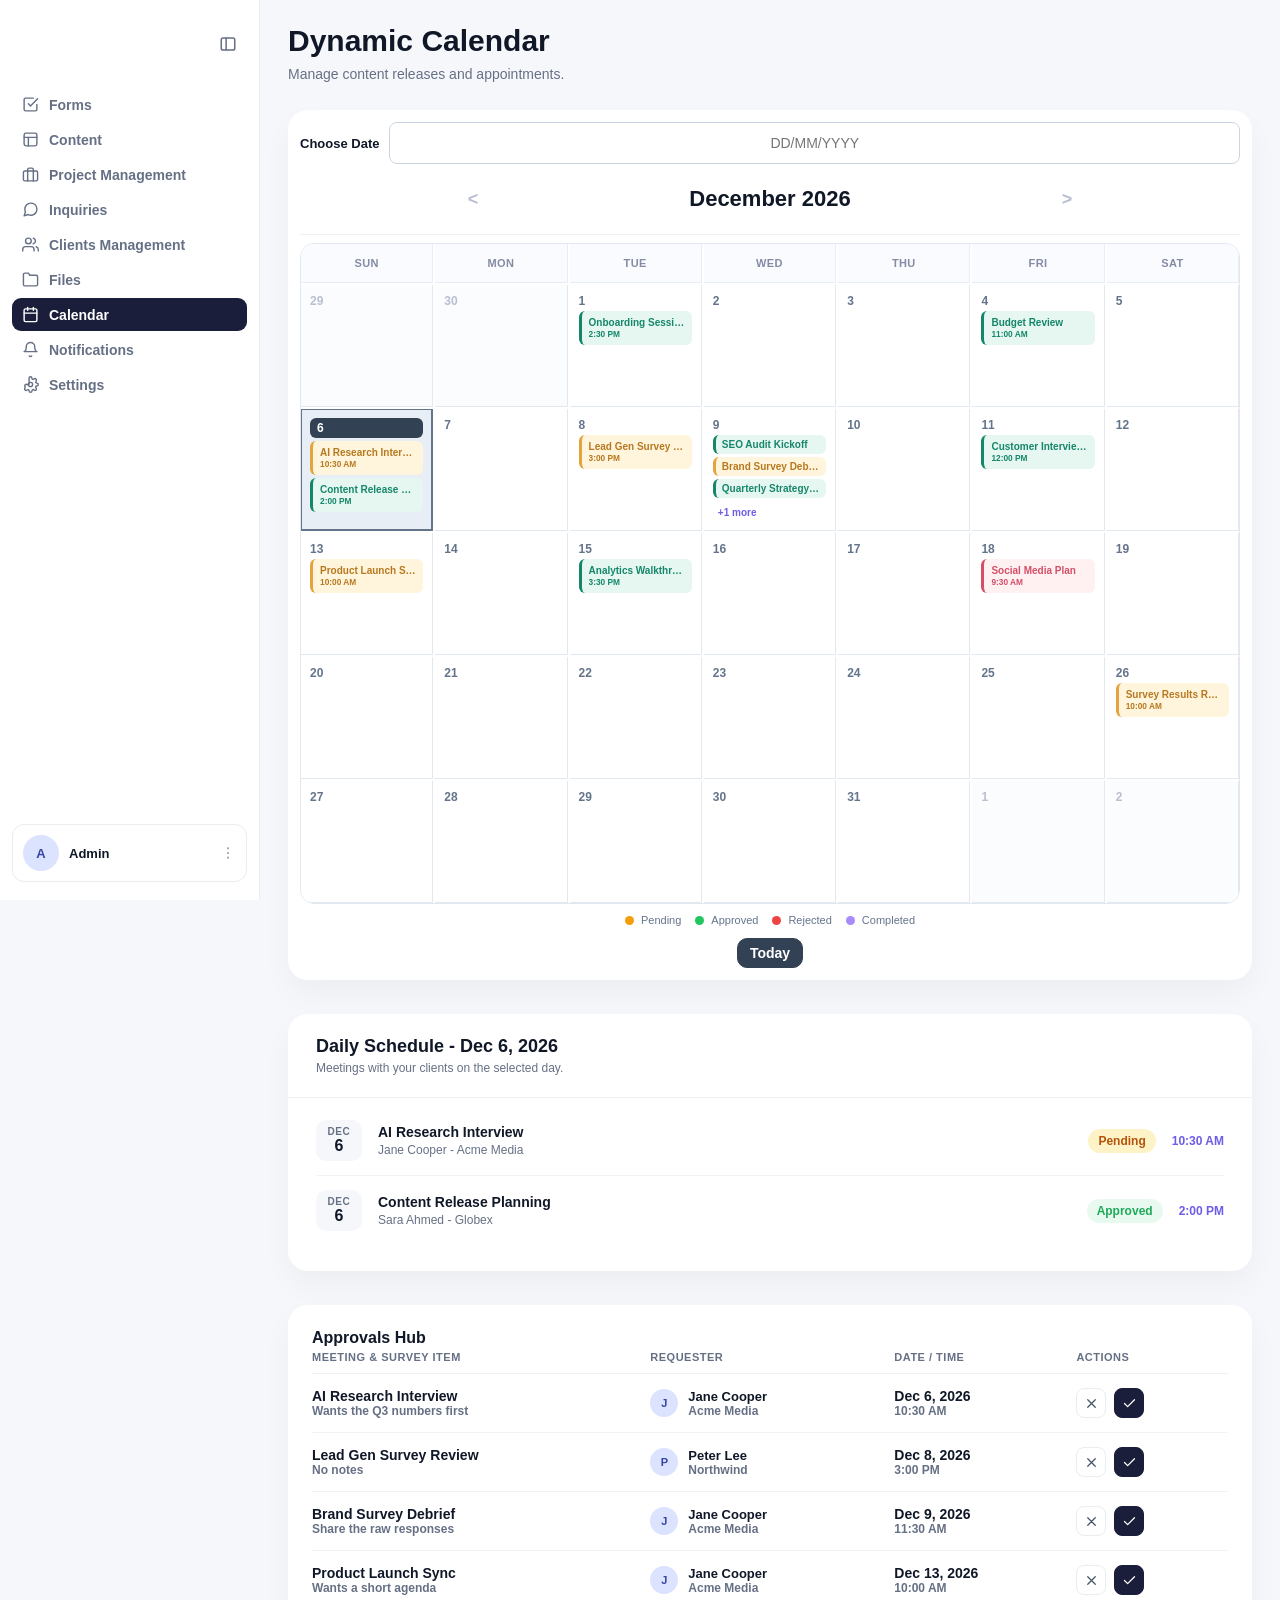
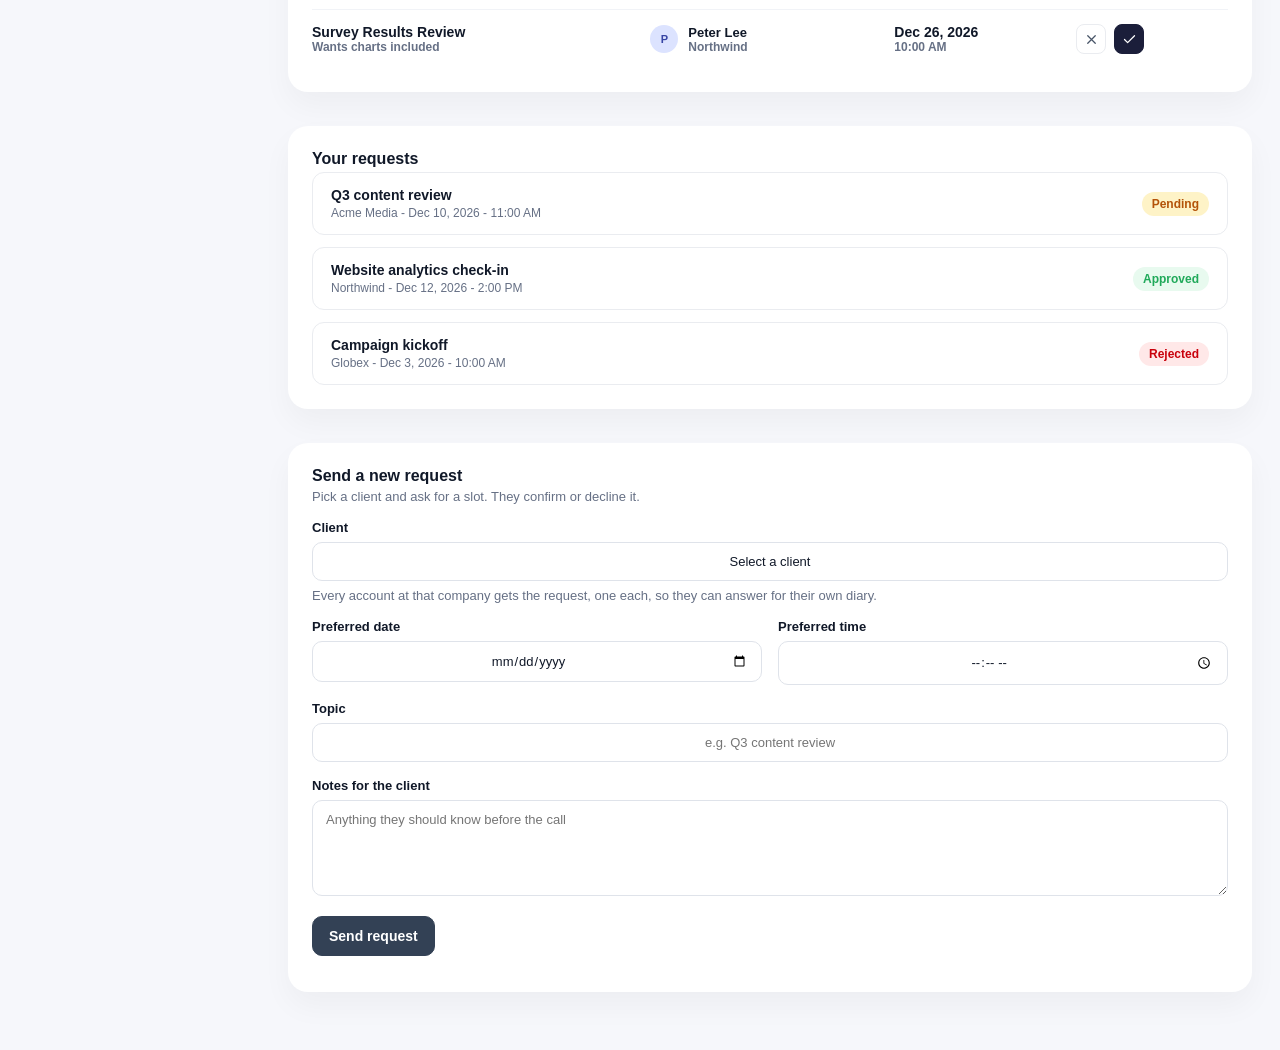
==== commit 34132845: "showed the calendar in the phone and fixed the errors" ====
--- a/index.html
+++ b/index.html
@@ -232,7 +232,7 @@
           <label for="directDateInput">Choose Date</label>
 
           <div class="date-input-group">
-            <input type="text" id="directDateInput" placeholder="DD/MM/YYYY" autocomplete="off" inputmode="numeric"
+            <input type="text" id="directDateInput" placeholder="DD/MM/YYYY" autocomplete="off"
               aria-label="Choose date" class="date-picker-input">
 
             <button type="button" class="btn-today date-go-btn" id="goDateBtn">
@@ -483,6 +483,11 @@
     </div>
   </div>
 
+  <!-- Demo Data -->
+  <script src="demo-data.js"></script>
+  <!--  -->
+
+
   <script src="admin-calendar.js"></script>
   <script src="assets/notifications.js?v=1"></script>
   <script src="assets/shell.js?v=4"></script>
--- a/admin-calendar.css
+++ b/admin-calendar.css
@@ -2256,6 +2256,8 @@
     display: none;
     width: auto !important;
     flex-shrink: 0;
+    font-size: 14px;
+    font-weight: 600;
 }
 
 .date-input-group:has(input:not(:placeholder-shown)) .date-go-btn {
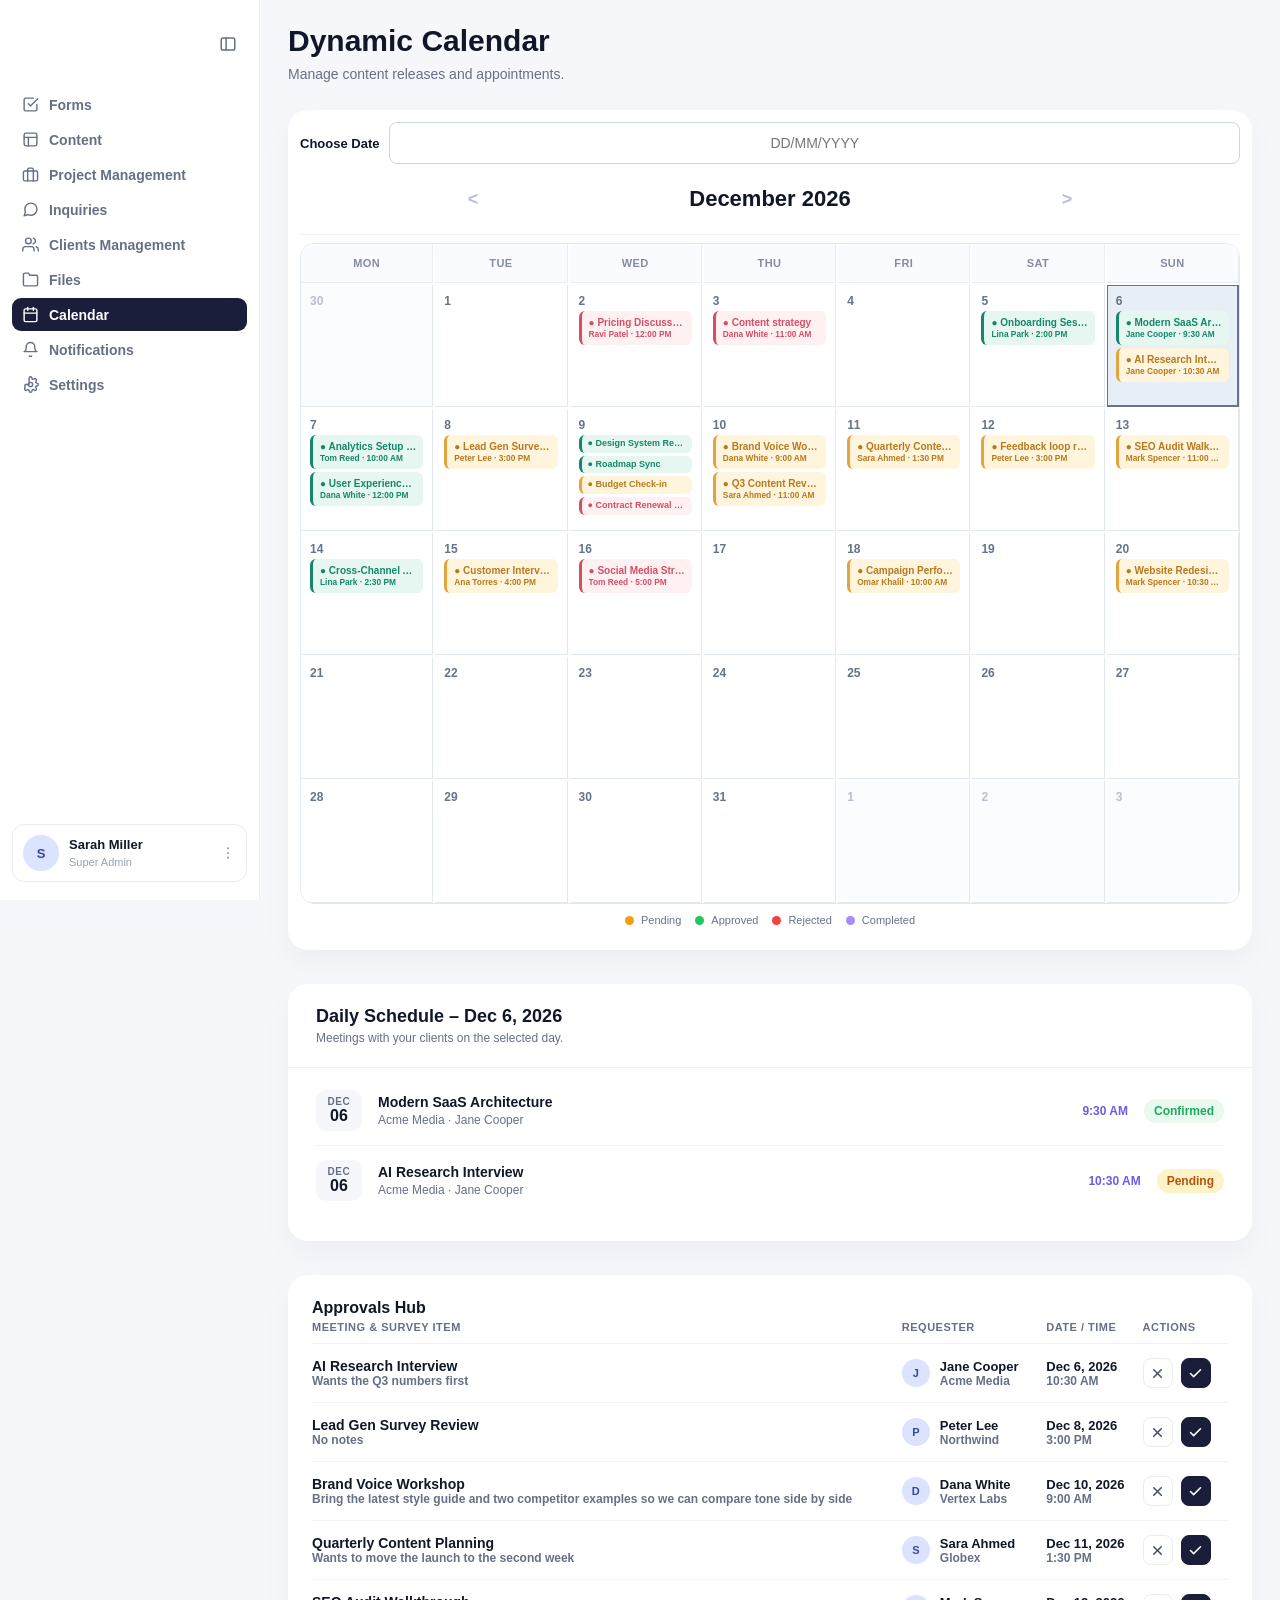
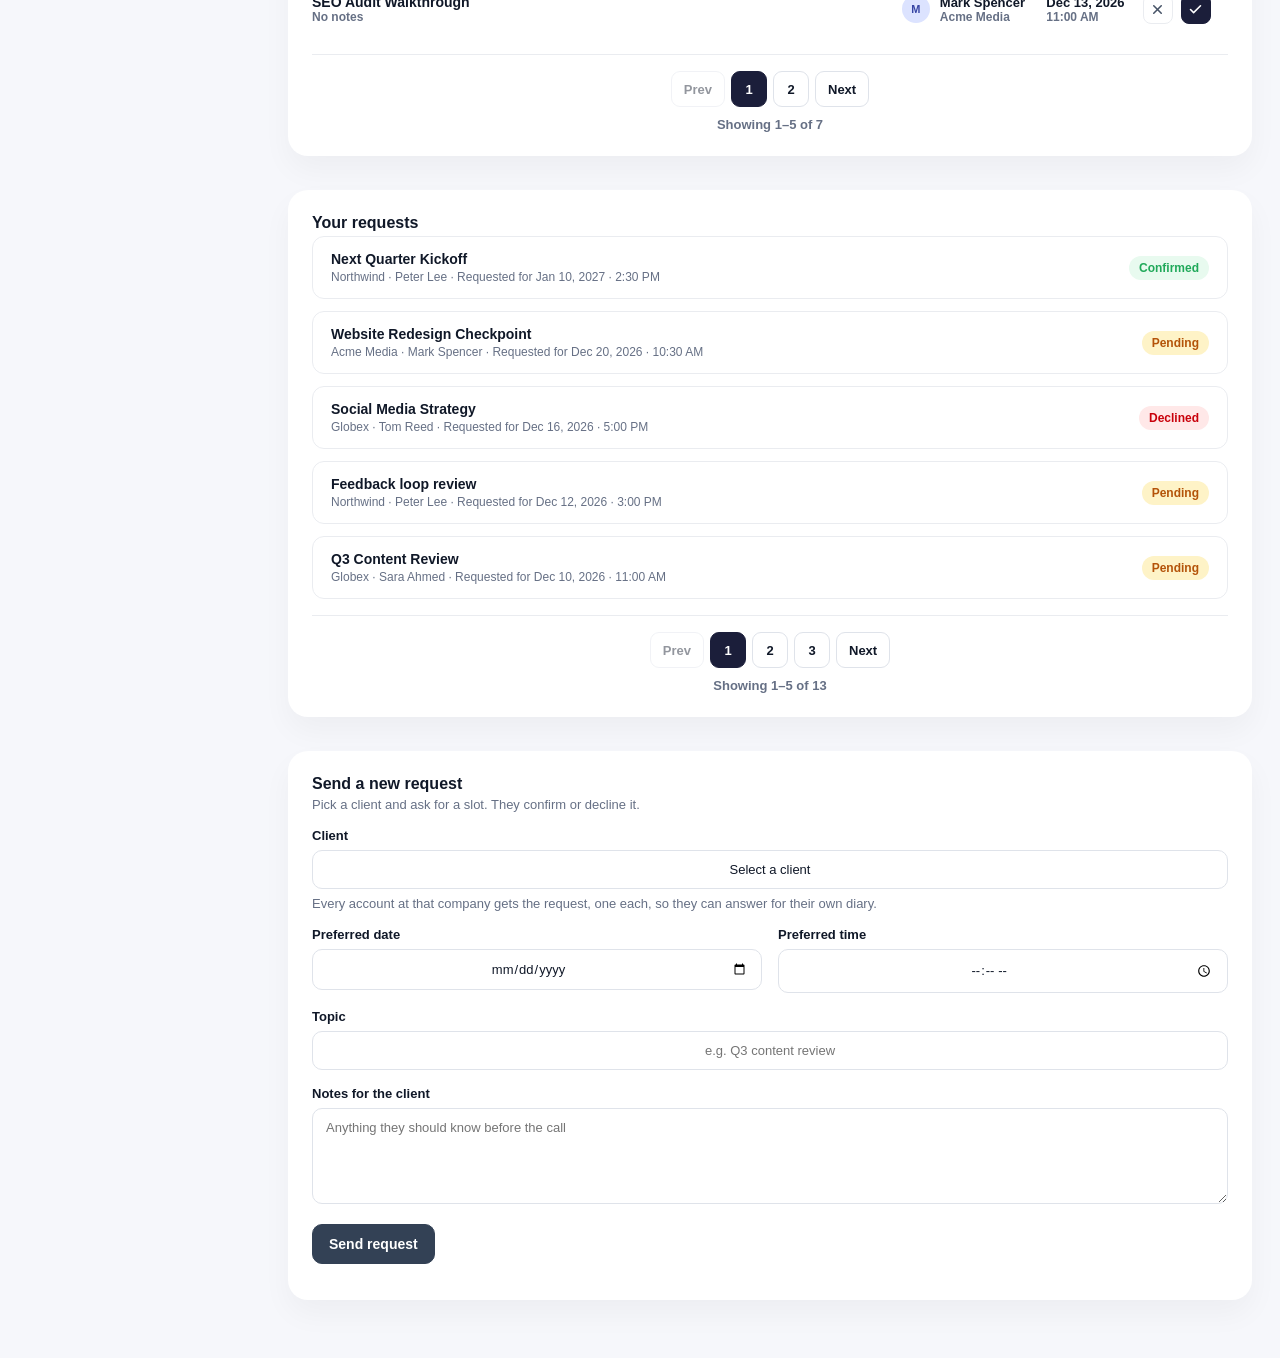
==== commit 1a4410e7: "Refactor demo data structure and enhance calendar styling for better responsiveness" ====
--- a/index.html
+++ b/index.html
@@ -8,6 +8,16 @@
 
   <link rel="stylesheet" href="admin-calendar.css">
   <link rel="stylesheet" href="assets/shell.css?v=5" />
+
+  <script>
+    localStorage.setItem("admin_token", "preview");
+    localStorage.setItem("admin_user", JSON.stringify({
+      id: 1,
+      name: "Sarah Miller",
+      email: "sarah@example.com",
+      role: "super_admin"
+    }));
+  </script>
 
   <script>
     // Runs before paint so the collapsed state never flashes open on load.
@@ -232,8 +242,8 @@
           <label for="directDateInput">Choose Date</label>
 
           <div class="date-input-group">
-            <input type="text" id="directDateInput" placeholder="DD/MM/YYYY" autocomplete="off"
-              aria-label="Choose date" class="date-picker-input">
+            <input type="text" id="directDateInput" placeholder="DD/MM/YYYY" autocomplete="off" aria-label="Choose date"
+              class="date-picker-input">
 
             <button type="button" class="btn-today date-go-btn" id="goDateBtn">
               →
@@ -483,9 +493,6 @@
     </div>
   </div>
 
-  <!-- Demo Data -->
-  <script src="demo-data.js"></script>
-  <!--  -->
 
 
   <script src="admin-calendar.js"></script>
@@ -494,6 +501,11 @@
   <script src="assets/sources-lock.js?v=1"></script>
   <script src="assets/role-nav.js?v=2"></script>
 
+  <!-- Demo Data -->
+  <script src="demo-data.js"></script>
+  <!--  -->
+
+
 </body>
 
 </html>
--- a/admin-calendar.css
+++ b/admin-calendar.css
@@ -563,11 +563,7 @@
     background: #f1f5f9;
 }
 
-.day-cell.today-cell .day-number {
-    border-radius: 8px;
-    background: #3984f7;
-    color: #fff;
-}
+
 
 .day-cell.selected-cell {
     position: relative;
@@ -578,9 +574,26 @@
     box-shadow: inset 0 0 0 1px #64748b;
 }
 
+.day-number {
+    display: inline-flex;
+    align-items: center;
+    justify-content: center;
+    align-self: flex-start;
+    min-width: 24px;
+    height: 24px;
+    padding: 0 6px;
+    border-radius: 8px;
+    font-size: 12px;
+    font-weight: 700;
+    line-height: 1;
+}
+
+.day-cell.today-cell .day-number {
+    background: #3984f7;
+    color: #fff;
+}
+
 .day-cell.selected-cell .day-number {
-    padding: 3px 7px;
-    border-radius: 6px;
     background: #334155;
     color: #fff;
 }
@@ -2262,4 +2275,126 @@
 
 .date-input-group:has(input:not(:placeholder-shown)) .date-go-btn {
     display: inline-flex;
+}
+
+@media (max-width: 600px) {
+    .calendar-grid:not(.one-day) .day-cell>.day-number {
+        justify-self: center;
+        align-self: start;
+        width: auto;
+        min-width: 22px;
+        height: 22px;
+        padding: 0 4px;
+        font-size: 11px;
+    }
+}
+
+@keyframes cal-fade-up {
+    from {
+        opacity: 0;
+        transform: translateY(8px);
+    }
+
+    to {
+        opacity: 1;
+        transform: none;
+    }
+}
+
+@keyframes cal-fade-in {
+    from {
+        opacity: 0;
+    }
+
+    to {
+        opacity: 1;
+    }
+}
+
+@keyframes cal-pop-in {
+    from {
+        opacity: 0;
+        transform: translateY(10px) scale(.97);
+    }
+
+    to {
+        opacity: 1;
+        transform: none;
+    }
+}
+
+#approvalsTable tr,
+#dailySchedule .schedule-row,
+#yourRequests .request-item {
+    animation: cal-fade-up .35s ease both;
+}
+
+#approvalsTable tr:nth-child(2),
+#dailySchedule .schedule-row:nth-child(2),
+#yourRequests .request-item:nth-child(2) {
+    animation-delay: .05s;
+}
+
+#approvalsTable tr:nth-child(3),
+#dailySchedule .schedule-row:nth-child(3),
+#yourRequests .request-item:nth-child(3) {
+    animation-delay: .1s;
+}
+
+#approvalsTable tr:nth-child(4),
+#dailySchedule .schedule-row:nth-child(4),
+#yourRequests .request-item:nth-child(4) {
+    animation-delay: .15s;
+}
+
+#approvalsTable tr:nth-child(5),
+#dailySchedule .schedule-row:nth-child(5),
+#yourRequests .request-item:nth-child(5) {
+    animation-delay: .2s;
+}
+
+#dailySchedule .schedule-row:nth-child(n+6) {
+    animation-delay: .25s;
+}
+
+.acct-modal.show {
+    animation: cal-fade-in .2s ease both;
+}
+
+.acct-modal.show .acct-box {
+    animation: cal-pop-in .22s ease both;
+}
+
+@media (prefers-reduced-motion: reduce) {
+    #approvalsTable tr,
+    #dailySchedule .schedule-row,
+    #yourRequests .request-item,
+    .acct-modal.show,
+    .acct-modal.show .acct-box {
+        animation: none;
+    }
+}
+
+
+.btn-today {
+    transition:
+        opacity .25s ease,
+        transform .25s ease,
+        display .25s allow-discrete,
+        background-color .2s ease,
+        border-color .2s ease,
+        color .2s ease,
+        box-shadow .2s ease;
+}
+
+@starting-style {
+    .btn-today {
+        opacity: 0;
+        transform: translateY(6px);
+    }
+}
+
+.btn-today[hidden] {
+    opacity: 0;
+    transform: translateY(6px);
 }
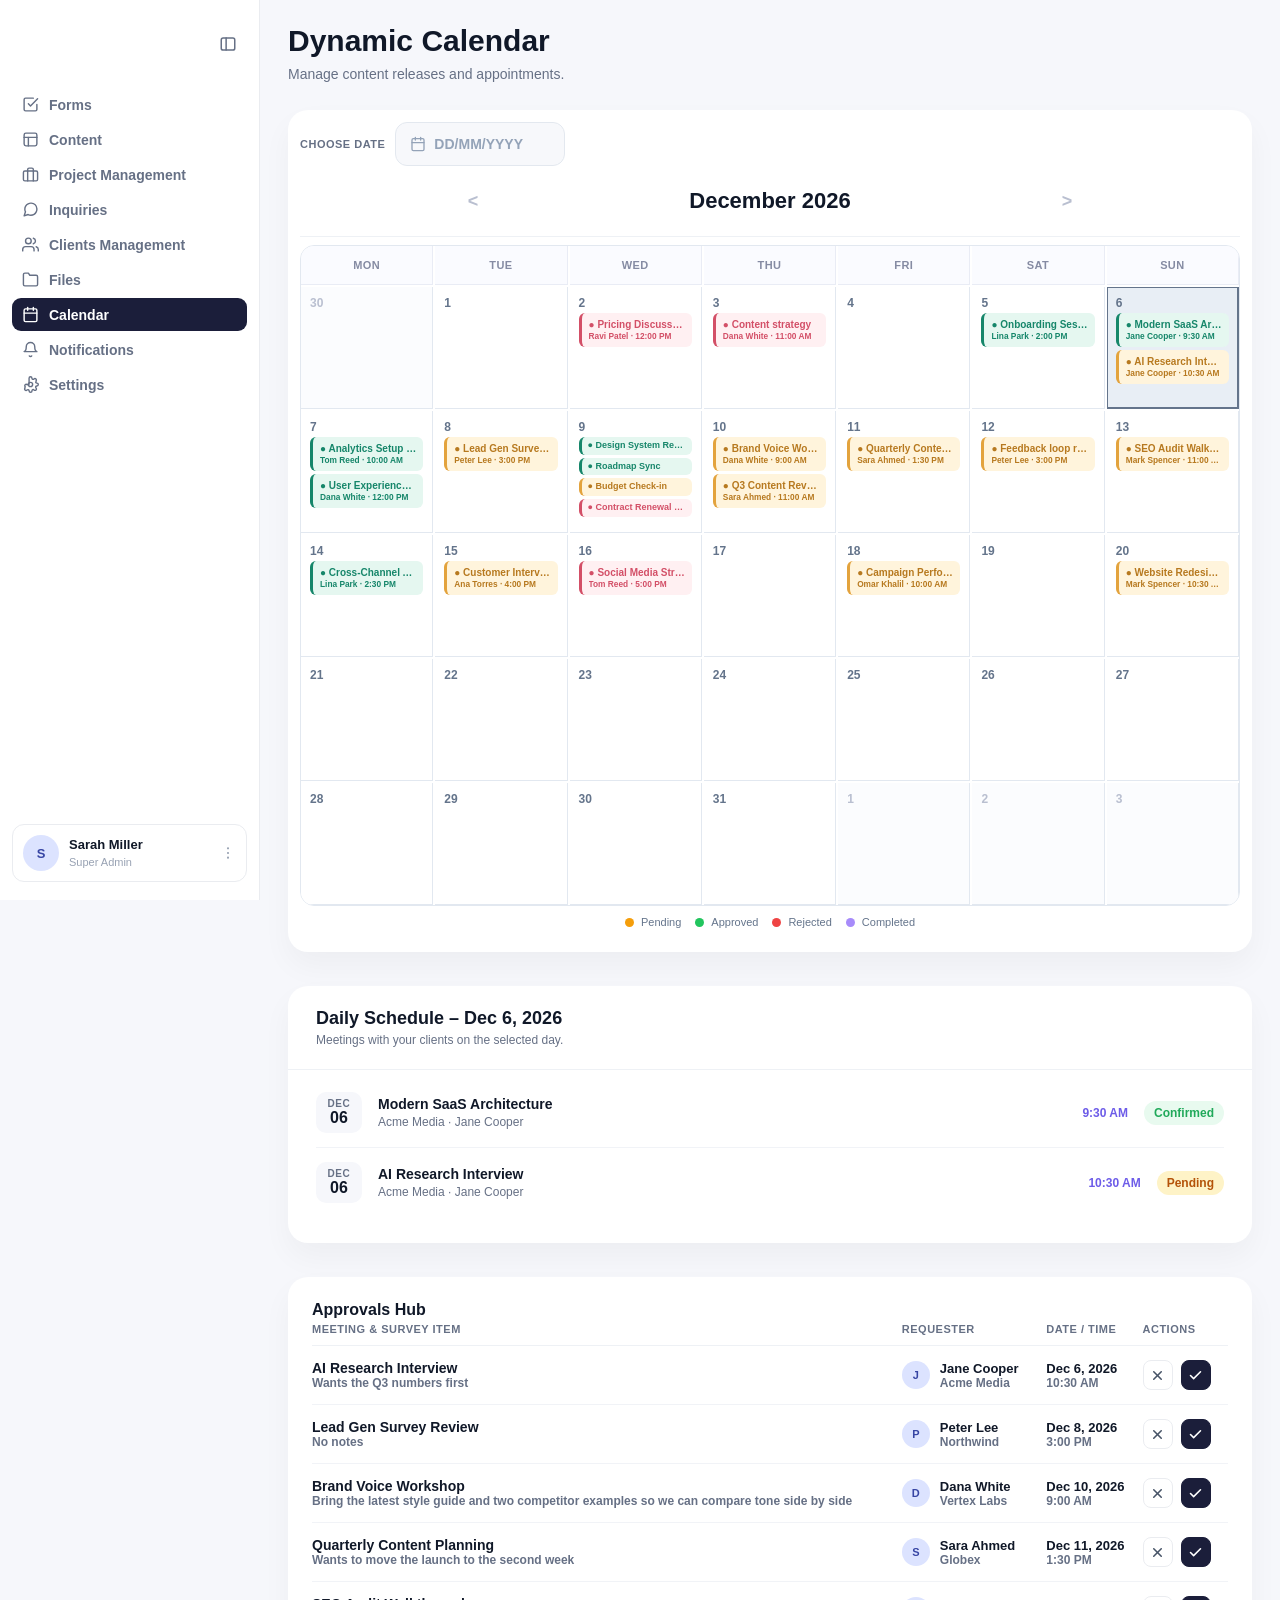
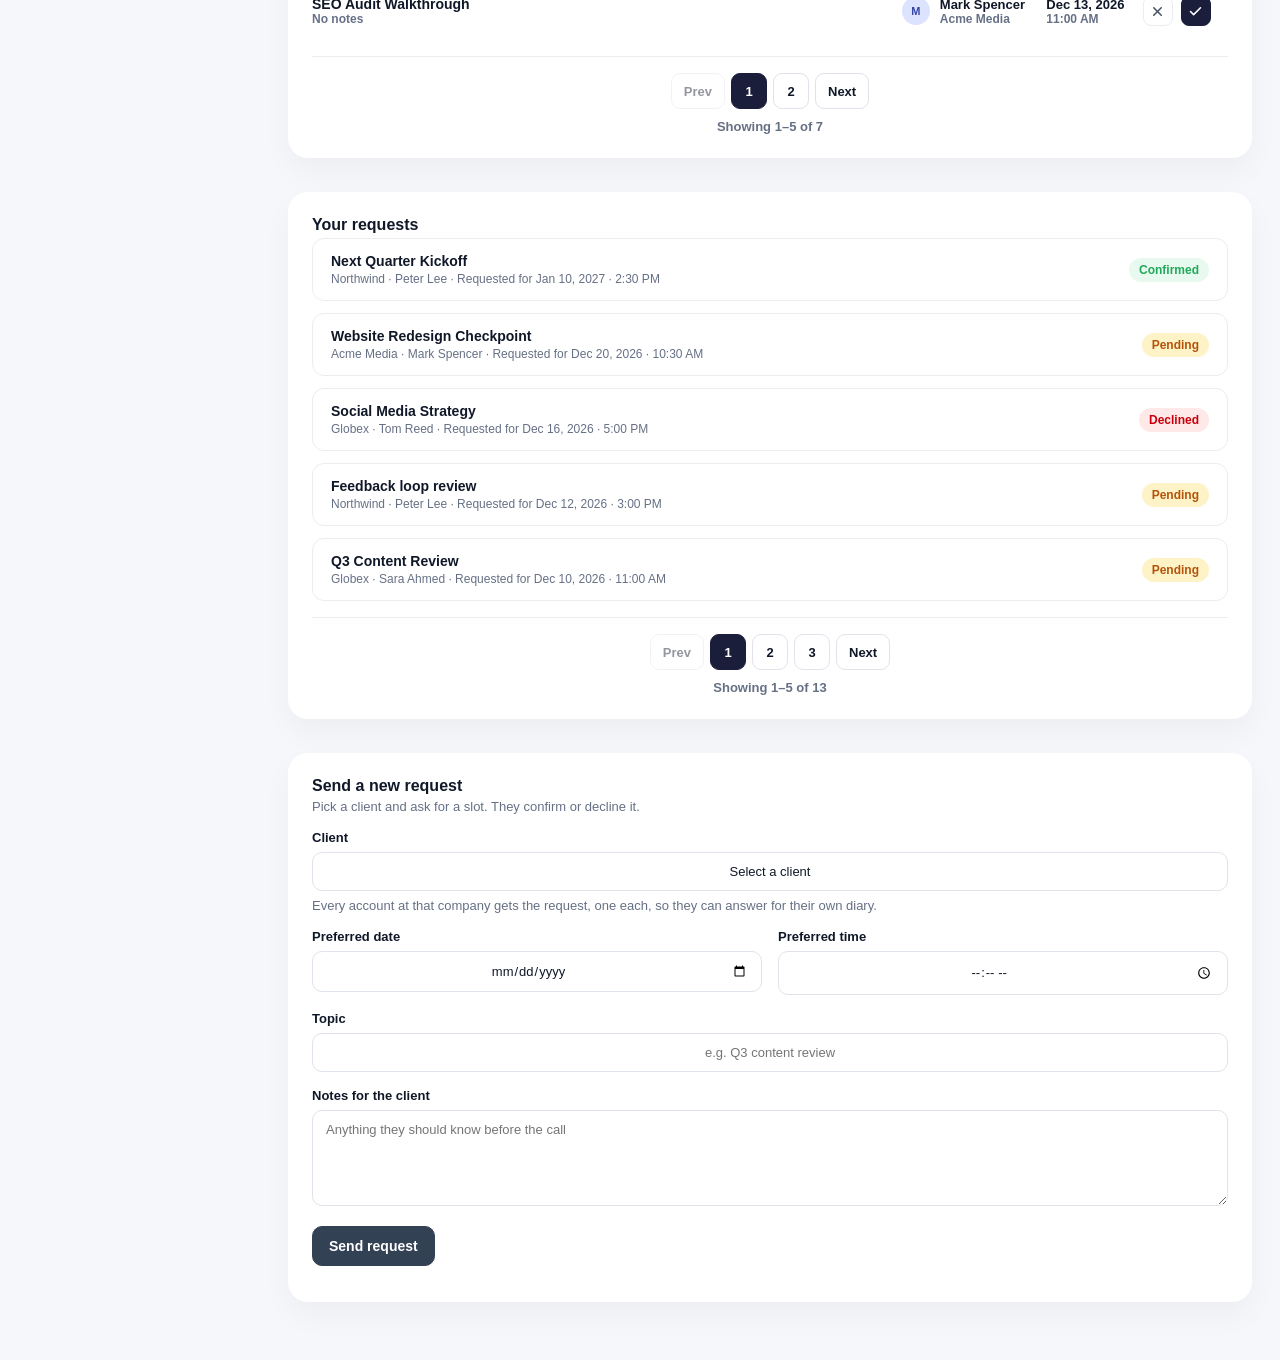
==== commit 321e6b08: "Enhance date picker styles and improve input group responsiveness" ====
--- a/index.html
+++ b/index.html
@@ -275,11 +275,7 @@
           </div>
 
           <div class="calendar-bottom-actions">
-
-
-
             <button class="btn-today" type="button" id="todayBtn">Today</button>
-
           </div>
 
         </div>
--- a/admin-calendar.css
+++ b/admin-calendar.css
@@ -2397,4 +2397,85 @@
 .btn-today[hidden] {
     opacity: 0;
     transform: translateY(6px);
+}
+
+
+.date-picker-wrapper label {
+    color: var(--muted);
+    font-size: 11px;
+    font-weight: 800;
+    letter-spacing: .5px;
+    text-transform: uppercase;
+}
+
+.date-input-group {
+    width: auto;
+    gap: 6px;
+    padding: 4px;
+    border: 1px solid #e3e8ef;
+    border-radius: 12px;
+    background: #f7f8fb;
+    transition:
+        border-color .2s ease,
+        box-shadow .2s ease,
+        background-color .2s ease;
+}
+
+.date-input-group:hover {
+    border-color: #cbd5e1;
+}
+
+.date-input-group:focus-within {
+    border-color: #94a3b8;
+    background: #fff;
+    box-shadow: 0 0 0 3px rgba(51, 65, 85, .08);
+}
+
+.date-input-group input {
+    flex: none;
+    width: 160px;
+    min-width: 0;
+    height: 34px;
+    padding: 0 10px 0 34px;
+    border: 0;
+    border-radius: 8px;
+    outline: none;
+    background: transparent url("data:image/svg+xml,%3Csvg xmlns='http://www.w3.org/2000/svg' viewBox='0 0 24 24' fill='none' stroke='%2394a3b8' stroke-width='2' stroke-linecap='round' stroke-linejoin='round'%3E%3Crect x='3' y='4' width='18' height='18' rx='2'/%3E%3Cpath d='M16 2v4M8 2v4M3 10h18'/%3E%3C/svg%3E") no-repeat 10px center / 16px;
+    box-shadow: none;
+    color: var(--text);
+    font-size: 14px;
+    font-weight: 600;
+    text-align: left;
+}
+
+.date-input-group input::placeholder {
+    color: #94a3b8;
+    font-weight: 600;
+}
+
+.date-input-group .date-go-btn {
+    width: 34px !important;
+    min-height: 0;
+    height: 34px;
+    padding: 0;
+    border-radius: 9px;
+    font-size: 16px;
+}
+
+@media (min-width: 601px) {
+    .panel > .date-picker-wrapper {
+        justify-content: flex-start;
+    }
+}
+
+@media (max-width: 600px) {
+    .date-input-group {
+        width: 100%;
+    }
+
+    .panel:has(#calendarGrid) .date-input-group input {
+        flex: 1;
+        width: auto;
+        height: 38px;
+    }
 }
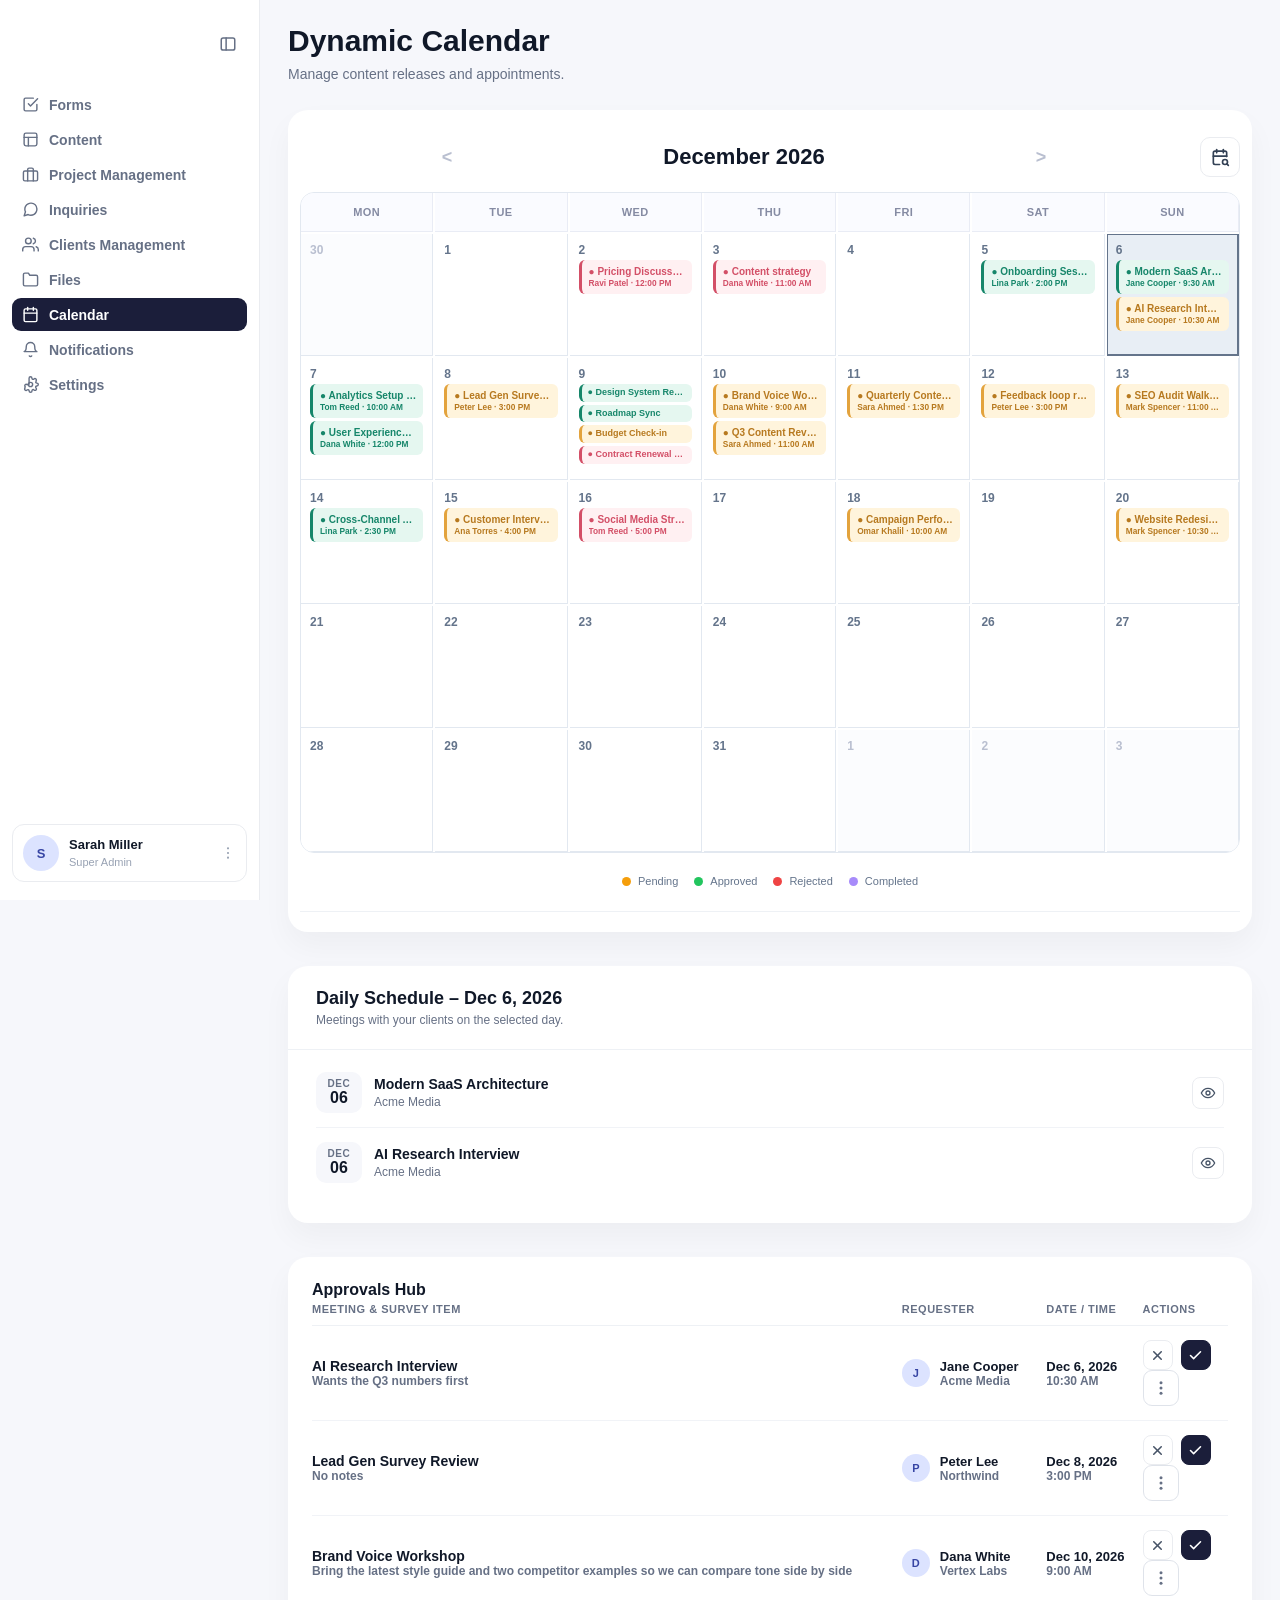
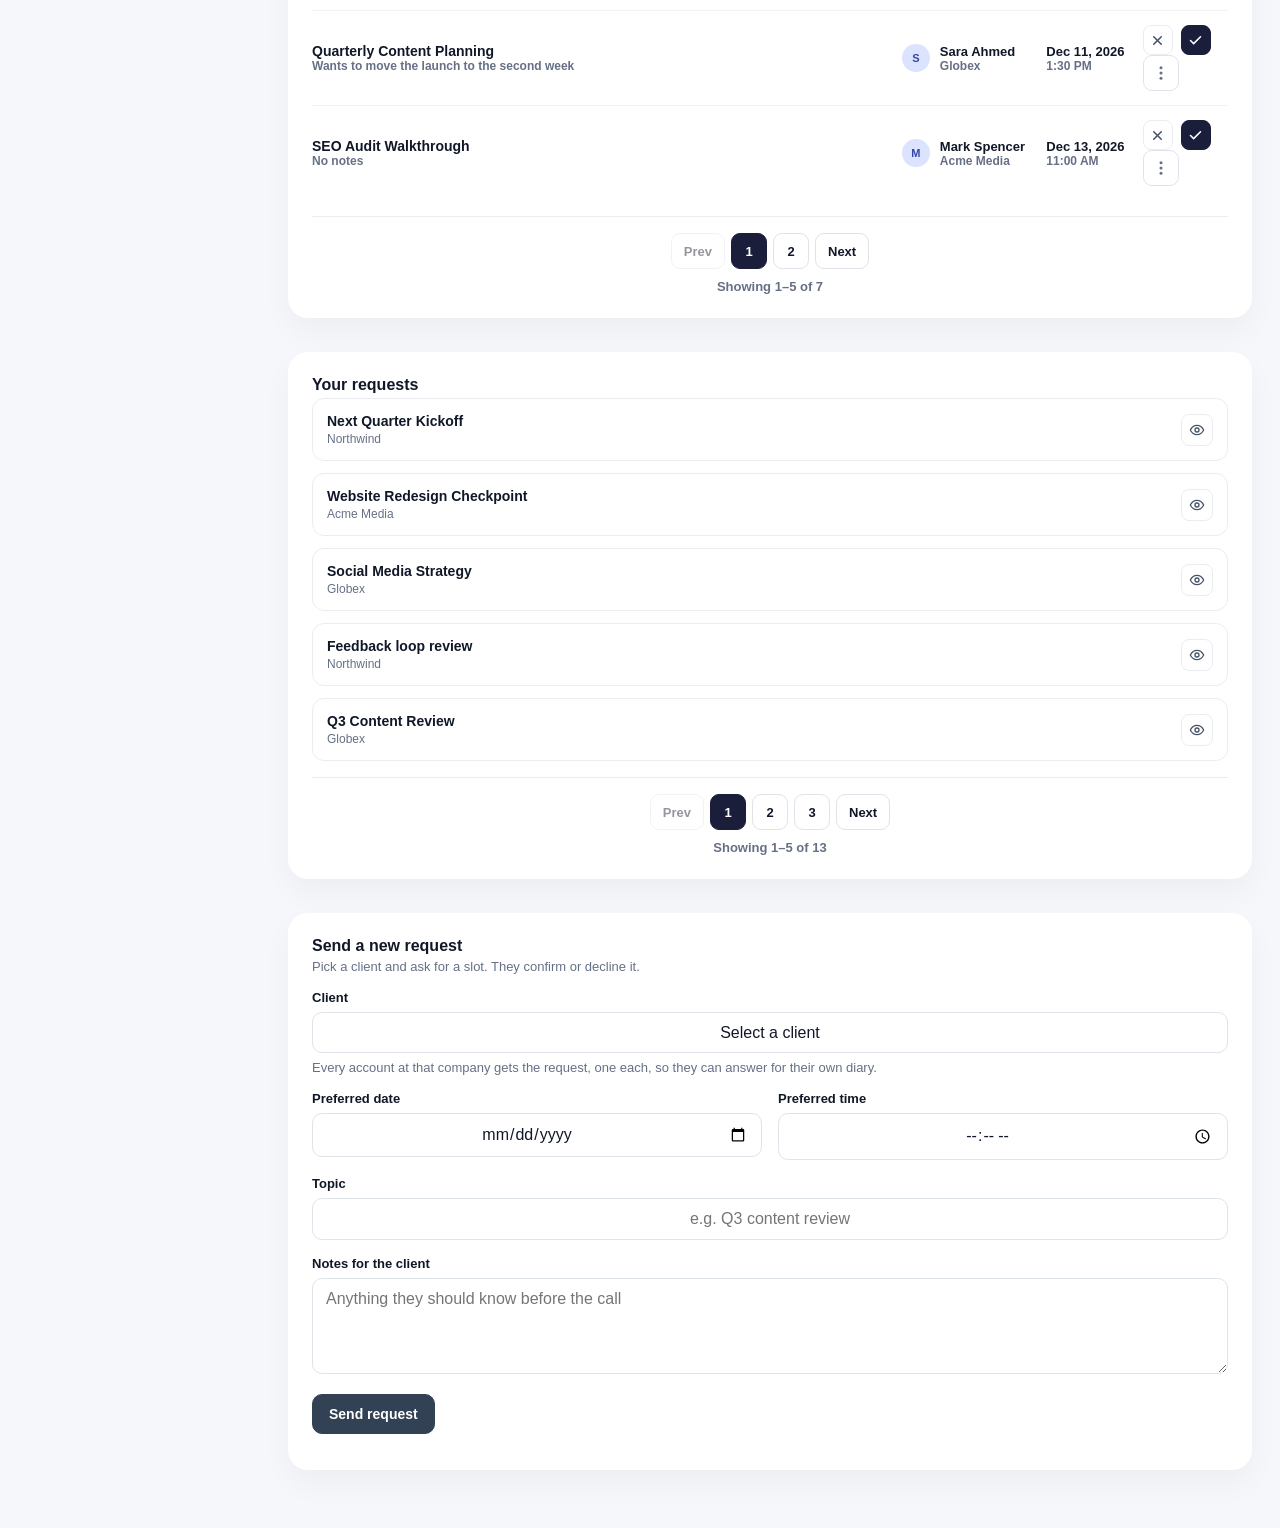
==== commit 9984597c: "Implement date picker toggle functionality and update calendar layout for improved usability" ====
--- a/index.html
+++ b/index.html
@@ -237,20 +237,6 @@
       <!-- Calendar grid -->
 
       <div class="panel">
-
-        <div class="date-picker-wrapper">
-          <label for="directDateInput">Choose Date</label>
-
-          <div class="date-input-group">
-            <input type="text" id="directDateInput" placeholder="DD/MM/YYYY" autocomplete="off" aria-label="Choose date"
-              class="date-picker-input">
-
-            <button type="button" class="btn-today date-go-btn" id="goDateBtn">
-              →
-            </button>
-          </div>
-        </div>
-
         <div class="cal-head">
           <div class="cal-controls">
 
@@ -261,26 +247,57 @@
             <button class="nav-arrow" type="button" id="nextMonthBtn" aria-label="Next">&gt;</button>
 
           </div>
-        </div>
-
-        <div class="calendar-grid" id="calendarGrid"></div>
-
-        <div class="calendar-footer">
-
-          <div class="calendar-color-guide">
-            <span><i class="status-dot pending"></i> Pending</span>
-            <span><i class="status-dot approved"></i> Approved</span>
-            <span><i class="status-dot rejected"></i> Rejected</span>
-            <span><i class="status-dot completed"></i> Completed</span>
-          </div>
-
-          <div class="calendar-bottom-actions">
-            <button class="btn-today" type="button" id="todayBtn">Today</button>
-          </div>
-
-        </div>
-      </div>
-
+          <div class="date-picker-container">
+
+            <button type="button" class="date-search-toggle" id="dateSearchToggle" aria-label="Toggle date search"
+              aria-expanded="false">
+              <span class="search-icon">
+                <svg xmlns="http://www.w3.org/2000/svg" width="24" height="24" viewBox="0 0 24 24" fill="none"
+                  stroke="currentColor" stroke-width="2" stroke-linecap="round" stroke-linejoin="round"
+                  class="icon icon-tabler icons-tabler-outline icon-tabler-calendar-search">
+                  <path stroke="none" d="M0 0h24v24H0z" fill="none" />
+                  <path d="M11.5 21h-5.5a2 2 0 0 1 -2 -2v-12a2 2 0 0 1 2 -2h12a2 2 0 0 1 2 2v4.5" />
+                  <path d="M16 3v4" />
+                  <path d="M8 3v4" />
+                  <path d="M4 11h16" />
+                  <path d="M15 18a3 3 0 1 0 6 0a3 3 0 1 0 -6 0" />
+                  <path d="M20.2 20.2l1.8 1.8" />
+                </svg>
+              </span>
+            </button>
+
+            <div class="date-picker-wrapper" id="datePickerWrapper" hidden>
+              <label for="directDateInput">Choose Date</label>
+
+              <div class="date-input-group">
+                <input type="text" id="directDateInput" placeholder="DD/MM/YYYY" autocomplete="off"
+                  aria-label="Choose date" class="date-picker-input">
+
+                <button type="button" class="btn-today date-go-btn" id="goDateBtn">
+                  →
+                </button>
+              </div>
+            </div>
+          </div>
+
+          <div class="calendar-grid" id="calendarGrid"></div>
+
+          <div class="calendar-footer">
+
+            <div class="calendar-color-guide">
+              <span><i class="status-dot pending"></i> Pending</span>
+              <span><i class="status-dot approved"></i> Approved</span>
+              <span><i class="status-dot rejected"></i> Rejected</span>
+              <span><i class="status-dot completed"></i> Completed</span>
+            </div>
+
+            <div class="calendar-bottom-actions">
+              <button class="btn-today" type="button" id="todayBtn">Today</button>
+            </div>
+
+          </div>
+        </div>
+      </div>
       <!-- What is on for the selected day -->
 
       <div class="panel">
--- a/admin-calendar.css
+++ b/admin-calendar.css
@@ -1,7 +1,3 @@
-/* ================================
-   Global
-================================ */
-
 * {
     margin: 0;
     padding: 0;
@@ -23,10 +19,6 @@
     color: #101828;
     padding: 0;
 }
-
-/* ================================
-   Forms & Badges
-================================ */
 
 label {
     display: block;
@@ -69,10 +61,6 @@
     color: #c9000b;
 }
 
-/* ================================
-   Admin Layout
-================================ */
-
 .admin-sidebar {
     position: fixed;
     top: 0;
@@ -98,10 +86,6 @@
 .admin-content {
     padding: 24px 28px;
 }
-
-/* ================================
-   Sidebar
-================================ */
 
 .side-head {
     display: flex;
@@ -242,10 +226,6 @@
     color: #98a2b3;
 }
 
-/* ================================
-   Collapsible Sidebar
-================================ */
-
 :root.sidebar-collapsed {
     --sidebar-w: 78px;
 }
@@ -289,10 +269,6 @@
 :root.sidebar-collapsed .side-dots {
     display: none;
 }
-
-/* ================================
-   Navigation Badge
-================================ */
 
 .nav-badge {
     min-width: 18px;
@@ -331,10 +307,6 @@
     font-size: 0;
 }
 
-/* ================================
-   Cards & Panels
-================================ */
-
 .card {
     padding: 24px;
     margin-bottom: 34px;
@@ -367,10 +339,6 @@
     font-size: 12px;
 }
 
-/* ================================
-   Page Header
-================================ */
-
 .page-head {
     display: flex;
     align-items: flex-start;
@@ -391,10 +359,6 @@
     color: var(--muted);
     font-size: 14px;
 }
-
-/* ================================
-   Calendar Header & Controls
-================================ */
 
 .cal-head {
     display: flex;
@@ -410,10 +374,10 @@
 .cal-controls {
     display: flex;
     align-items: center;
-    justify-content: flex-end;
+    justify-content: center;
+    gap: 8px;
     flex-wrap: nowrap;
-    gap: 8px;
-    min-width: 0;
+    position: relative;
 }
 
 .cal-month {
@@ -484,10 +448,6 @@
     display: none !important;
 }
 
-/* ================================
-   Calendar Grid
-================================ */
-
 .panel:has(#calendarGrid) {
     padding: 12px;
 }
@@ -563,13 +523,10 @@
     background: #f1f5f9;
 }
 
-
-
 .day-cell.selected-cell {
     position: relative;
     z-index: 1;
     border-color: #64748b;
-    /* border-radius: 9px; */
     background: #e8eef5;
     box-shadow: inset 0 0 0 1px #64748b;
 }
@@ -597,10 +554,6 @@
     background: #334155;
     color: #fff;
 }
-
-/* ================================
-   Calendar Events
-================================ */
 
 .event-card {
     display: block;
@@ -659,10 +612,6 @@
     color: var(--text);
 }
 
-/* ================================
-   Calendar Footer
-================================ */
-
 .panel:has(#calendarGrid) .calendar-footer {
     display: flex;
     flex-direction: column;
@@ -728,10 +677,6 @@
     min-height: 30px;
     padding: 5px 12px;
 }
-
-/* ================================
-   Date Picker
-================================ */
 
 .date-picker-wrapper {
     position: relative;
@@ -950,6 +895,7 @@
     text-align: center;
 }
 
+
 .custom-date-picker-weekdays {
     margin-bottom: 8px;
     color: #64748b;
@@ -1029,10 +975,6 @@
     background: #1e293b;
 }
 
-/* ================================
-   View Toggle
-================================ */
-
 .view-toggle {
     display: flex;
     flex: none;
@@ -1060,10 +1002,6 @@
     box-shadow: 0 2px 4px rgba(16, 24, 40, .06);
 }
 
-/* ================================
-   Section Headers
-================================ */
-
 .section-head {
     display: flex;
     align-items: center;
@@ -1100,10 +1038,6 @@
     text-decoration: underline;
 }
 
-/* ================================
-   Daily Schedule
-================================ */
-
 .schedule-list {
     display: flex;
     flex-direction: column;
@@ -1179,10 +1113,6 @@
     font-size: 12px;
     font-weight: 700;
 }
-
-/* ================================
-   Data Tables
-================================ */
 
 .data-table {
     width: 100%;
@@ -1230,10 +1160,6 @@
     text-align: center;
 }
 
-/* ================================
-   Requester
-================================ */
-
 .who {
     display: flex;
     align-items: center;
@@ -1259,10 +1185,6 @@
     font-size: 13px;
     font-weight: 700;
 }
-
-/* ================================
-   Row Actions
-================================ */
 
 .row-actions {
     display: flex;
@@ -1331,10 +1253,6 @@
     height: 16px;
 }
 
-/* ================================
-   Requests
-================================ */
-
 .request-list {
     display: flex;
     flex-direction: column;
@@ -1368,10 +1286,6 @@
     color: var(--muted);
     font-size: 12px;
 }
-
-/* ================================
-   Pagination
-================================ */
 
 .pager {
     display: flex;
@@ -1429,10 +1343,6 @@
     cursor: not-allowed;
 }
 
-/* ================================
-   Request Form
-================================ */
-
 .request-form {
     display: grid;
     grid-template-columns: repeat(2, minmax(0, 1fr));
@@ -1490,10 +1400,6 @@
     color: #17803d;
 }
 
-/* ================================
-   Request Details Dialog
-================================ */
-
 .req-box {
     display: flex;
     flex-direction: column;
@@ -1599,10 +1505,6 @@
 .row-kebab {
     display: none;
 }
-
-/* ================================
-   Select Dropdown Arrow
-================================ */
 
 select,
 .panel-body select,
@@ -1618,10 +1520,6 @@
     background-size: 12px;
 }
 
-/* ================================
-   Day View
-================================ */
-
 .calendar-grid.one-day {
     grid-template-columns: minmax(0, 1fr);
 }
@@ -1630,12 +1528,7 @@
     min-height: 220px;
 }
 
-/* ================================
-   Responsive: Tablet
-================================ */
-
 @media (max-width: 950px) {
-
     .admin-content {
         padding: 24px 18px;
     }
@@ -1679,14 +1572,7 @@
     }
 }
 
-/* ================================
-   Responsive: Mobile
-================================ */
-
 @media (max-width: 600px) {
-
-    /* Layout */
-
     .admin-content {
         padding: 24px 18px;
     }
@@ -1708,8 +1594,6 @@
     .request-form {
         grid-template-columns: minmax(0, 1fr);
     }
-
-    /* Calendar */
 
     .panel:has(#calendarGrid) {
         padding: 8px;
@@ -1852,8 +1736,6 @@
         flex-wrap: wrap;
     }
 
-    /* Data tables */
-
     .card .wz-tablewrap {
         overflow-x: hidden !important;
         width: 100%;
@@ -1916,157 +1798,135 @@
     .card .data-table td:last-child .badge {
         display: none;
     }
-
-    .card .data-table .row-kebab {
-        display: inline-flex;
-        align-items: center;
-        justify-content: center;
-        width: 36px;
-        height: 36px;
-        padding: 0;
-        border: 1px solid #dfe3ea;
-        border-radius: 9px;
-        background: #fff;
-        color: var(--muted);
-        cursor: pointer;
-    }
-
-    .row-kebab svg {
-        width: 18px;
-        height: 18px;
-    }
-
-    /* Schedule & Requests */
-
-    .wide-only {
-        display: none;
-    }
-
-    .eye-btn {
-        display: flex;
-    }
-
-    .schedule-row {
-        gap: 12px;
-    }
-
-    .schedule-info h4,
-    .schedule-info p,
-    .request-item h4,
-    .request-item p {
-        overflow: hidden;
-        text-overflow: ellipsis;
-        white-space: nowrap;
-    }
-
-    .request-item {
-        padding: 14px;
-    }
-
-    /* Request dialog */
-
-    .req-meta {
-        grid-template-columns: minmax(0, 1fr);
-    }
-
-    .req-foot {
-        flex-wrap: wrap;
-    }
-
-    .req-foot button {
-        flex: 1;
-        min-width: 120px;
-    }
-
-    /* Request form */
-
-    .request-form input,
-    .request-form select,
-    .request-form textarea {
-        font-size: 16px;
-    }
-
-    /* Date picker */
-
+}
+
+
+.card .data-table .row-kebab {
+    display: inline-flex;
+    align-items: center;
+    justify-content: center;
+    width: 36px;
+    height: 36px;
+    padding: 0;
+    border: 1px solid #dfe3ea;
+    border-radius: 9px;
+    background: #fff;
+    color: var(--muted);
+    cursor: pointer;
+}
+
+.row-kebab svg {
+    width: 18px;
+    height: 18px;
+}
+
+.wide-only {
+    display: none;
+}
+
+.eye-btn {
+    display: flex;
+}
+
+.schedule-row {
+    gap: 12px;
+}
+
+.schedule-info h4,
+.schedule-info p,
+.request-item h4,
+.request-item p {
+    overflow: hidden;
+    text-overflow: ellipsis;
+    white-space: nowrap;
+}
+
+.request-item {
+    padding: 14px;
+}
+
+.req-meta {
+    grid-template-columns: minmax(0, 1fr);
+}
+
+.req-foot {
+    flex-wrap: wrap;
+}
+
+.req-foot button {
+    flex: 1;
+    min-width: 120px;
+}
+
+.request-form input,
+.request-form select,
+.request-form textarea {
+    font-size: 16px;
+}
+
+.custom-date-picker {
+    right: auto;
+    left: 0;
+    width: min(290px, calc(100vw - 40px));
+}
+
+.date-picker-wrapper {
+    width: 100%;
+    justify-content: space-between;
+}
+
+.date-picker-wrapper label {
+    font-size: 14px;
+}
+
+.date-picker-wrapper input {
+    width: 100%;
+    min-width: 0;
+    height: 44px;
+    font-size: 14px;
+}
+
+.calendar-color-guide {
+    gap: 12px 16px;
+    width: 100%;
+}
+
+.calendar-bottom-actions {
+    flex-direction: column;
+    align-items: stretch;
+    width: 100%;
+    gap: 12px;
+}
+
+.date-picker-wrapper {
+    flex-direction: column;
+    align-items: stretch;
+    gap: 8px;
+}
+
+.btn-today {
+    width: 100%;
+    min-height: 44px;
+    margin: 0;
+}
+
+@media (max-width: 380px) {
+    .calendar-color-guide {
+        gap: 10px 12px;
+    }
+
+    .calendar-color-guide span {
+        font-size: 12px;
+    }
+}
+
+@media (max-width: 480px) {
     .custom-date-picker {
         right: auto;
         left: 0;
         width: min(290px, calc(100vw - 40px));
     }
-
-    .date-picker-wrapper {
-        width: 100%;
-        justify-content: space-between;
-    }
-
-    .date-picker-wrapper label {
-        font-size: 14px;
-    }
-
-    .date-picker-wrapper input {
-        width: 100%;
-        min-width: 0;
-        height: 44px;
-        font-size: 14px;
-    }
-
-    .calendar-color-guide {
-        gap: 12px 16px;
-        width: 100%;
-    }
-
-    .calendar-bottom-actions {
-        flex-direction: column;
-        align-items: stretch;
-        width: 100%;
-        gap: 12px;
-    }
-
-    .date-picker-wrapper {
-        flex-direction: column;
-        align-items: stretch;
-        gap: 8px;
-    }
-
-    .btn-today {
-        width: 100%;
-        min-height: 44px;
-        margin: 0;
-    }
-}
-
-/* ================================
-   Responsive: Small Phones
-================================ */
-
-@media (max-width: 380px) {
-
-    .calendar-color-guide {
-        gap: 10px 12px;
-    }
-
-    .calendar-color-guide span {
-        font-size: 12px;
-    }
-}
-
-/* ================================
-   Responsive: Date Picker
-================================ */
-
-@media (max-width: 480px) {
-
-    .custom-date-picker {
-        right: auto;
-        left: 0;
-        width: min(290px, calc(100vw - 40px));
-    }
-}
-
-
-/* ================================
-   Date Picker: compact sizes
-================================ */
+}
 
 .custom-date-picker .date-picker-direct input {
     height: 34px;
@@ -2085,13 +1945,10 @@
 }
 
 @media (max-width: 600px) {
-
-    /* 16px stops iOS from zooming in when the field is tapped */
     .custom-date-picker .date-picker-direct input {
         font-size: 16px;
     }
 
-    /* Choose Date keeps its own width instead of stretching across the screen */
     .page-head .date-picker-wrapper {
         flex-direction: row;
         align-items: center;
@@ -2099,9 +1956,7 @@
     }
 }
 
-
 @media (min-width: 601px) {
-
     .calendar-grid:not(.one-day) .day-cell {
         height: 122px;
         min-height: 0;
@@ -2131,7 +1986,6 @@
 }
 
 @media (min-width: 601px) and (max-width: 950px) {
-
     .calendar-grid:not(.one-day) .day-cell {
         height: 104px;
     }
@@ -2152,7 +2006,6 @@
 }
 
 @media (max-width: 600px) {
-
     .calendar-grid:not(.one-day) .day-cell {
         display: grid;
         grid-template-columns: repeat(2, 8px);
@@ -2179,7 +2032,6 @@
     }
 }
 
-
 @media (min-width: 951px) {
     .cal-head {
         padding: 12px 0;
@@ -2214,11 +2066,9 @@
     gap: 20px;
 }
 
-
 .nav-arrow {
     border: 1px solid transparent;
     background: transparent;
-    /* color: var(--muted); */
 }
 
 .nav-arrow:hover {
@@ -2227,9 +2077,7 @@
     color: #1e293b;
 }
 
-
 @media (max-width: 600px) {
-
     .panel:has(#calendarGrid) .calendar-color-guide {
         flex-wrap: nowrap;
         justify-content: space-between;
@@ -2251,8 +2099,6 @@
     }
 }
 
-
-/* Date Input with Go Button */
 .date-input-group {
     display: flex;
     align-items: center;
@@ -2366,6 +2212,7 @@
 }
 
 @media (prefers-reduced-motion: reduce) {
+
     #approvalsTable tr,
     #dailySchedule .schedule-row,
     #yourRequests .request-item,
@@ -2374,7 +2221,6 @@
         animation: none;
     }
 }
-
 
 .btn-today {
     transition:
@@ -2398,7 +2244,6 @@
     opacity: 0;
     transform: translateY(6px);
 }
-
 
 .date-picker-wrapper label {
     color: var(--muted);
@@ -2440,7 +2285,6 @@
     border: 0;
     border-radius: 8px;
     outline: none;
-    background: transparent url("data:image/svg+xml,%3Csvg xmlns='http://www.w3.org/2000/svg' viewBox='0 0 24 24' fill='none' stroke='%2394a3b8' stroke-width='2' stroke-linecap='round' stroke-linejoin='round'%3E%3Crect x='3' y='4' width='18' height='18' rx='2'/%3E%3Cpath d='M16 2v4M8 2v4M3 10h18'/%3E%3C/svg%3E") no-repeat 10px center / 16px;
     box-shadow: none;
     color: var(--text);
     font-size: 14px;
@@ -2463,7 +2307,7 @@
 }
 
 @media (min-width: 601px) {
-    .panel > .date-picker-wrapper {
+    .panel>.date-picker-wrapper {
         justify-content: flex-start;
     }
 }
@@ -2478,4 +2322,509 @@
         width: auto;
         height: 38px;
     }
+}
+
+.date-picker-container {
+    display: inline-flex;
+    align-items: center;
+    flex: 0 0 auto;
+    gap: 8px;
+    min-width: 0;
+    position: relative;
+}
+
+.date-search-toggle {
+    display: inline-flex;
+    align-items: center;
+    justify-content: center;
+    flex: 0 0 40px;
+    width: 40px;
+    height: 40px;
+    padding: 0;
+    border: 1px solid #eaecf0;
+    border-radius: 10px;
+    background: #fff;
+    color: #334155;
+    cursor: pointer;
+    transition: background-color .2s ease, border-color .2s ease, color .2s ease;
+}
+
+.date-search-toggle:hover {
+    border-color: #94a3b8;
+    background: #f1f5f9;
+    color: #1e293b;
+}
+
+.date-search-toggle:focus-visible {
+    outline: 2px solid #64748b;
+    outline-offset: 2px;
+}
+
+.date-search-toggle svg {
+    display: block;
+    width: 20px;
+    height: 20px;
+}
+
+.date-picker-container>.date-picker-wrapper {
+    position: absolute;
+    top: 50%;
+    right: calc(100% + 8px);
+    z-index: 1000;
+    display: flex;
+    align-items: center;
+    justify-content: flex-start;
+    flex: none;
+    gap: 10px;
+    width: max-content;
+    max-width: min(320px, calc(100vw - 30px));
+    padding: 12px;
+    margin: 0;
+    border: 1px solid #eaecf0;
+    border-radius: 12px;
+    background: #fff;
+    box-shadow: 0 6px 20px rgba(0, 0, 0, .1);
+    opacity: 0;
+    visibility: hidden;
+    transform: translateY(-50%);
+    transition: opacity .2s ease, visibility .2s ease;
+}
+
+.date-picker-container>.date-picker-wrapper.is-open {
+    opacity: 1;
+    visibility: visible;
+}
+
+.date-picker-container>.date-picker-wrapper[hidden] {
+    display: none !important;
+}
+
+.date-picker-container>.date-picker-wrapper label {
+    display: inline-flex;
+    align-items: center;
+    flex: 0 0 auto;
+    width: auto;
+    margin: 0;
+    color: #101828;
+    font-size: 13px;
+    font-weight: 700;
+    white-space: nowrap;
+}
+
+.date-picker-container .date-input-group {
+    display: flex;
+    align-items: center;
+    gap: 5px;
+    width: auto;
+    min-width: 0;
+    padding: 0;
+}
+
+.date-picker-container .date-input-group input {
+    width: 150px;
+    min-width: 0;
+    height: 36px;
+    padding: 0 9px;
+    margin: 0;
+    border: 1px solid #cbd5e1;
+    border-radius: 8px;
+    background: #fff;
+    color: #334155;
+    font-size: 13px;
+    text-align: center;
+}
+
+.date-picker-container .date-go-btn {
+    display: inline-flex;
+    align-items: center;
+    justify-content: center;
+    flex: 0 0 34px;
+    width: 34px;
+    min-height: 34px;
+    height: 34px;
+    padding: 0;
+    border-radius: 8px;
+}
+
+@media (max-width: 950px) {
+    .panel:has(#calendarGrid) .cal-head {
+        width: 100%;
+        padding: 0 !important;
+        margin-bottom: 6px;
+        align-items: center;
+    }
+
+    .cal-controls {
+        display: flex;
+        align-items: center;
+        justify-content: center;
+        flex-wrap: nowrap;
+        gap: 7px;
+        width: 100%;
+        min-width: 0;
+    }
+
+    .cal-month {
+        flex: 0 1 auto;
+        min-width: 0;
+        white-space: nowrap;
+        text-align: center;
+    }
+
+    .date-picker-container {
+        gap: 6px;
+    }
+
+    .date-search-toggle {
+        flex-basis: 36px;
+        width: 36px;
+        height: 36px;
+    }
+
+    .panel:has(#calendarGrid) .cal-controls .date-picker-container>.date-picker-wrapper {
+        position: static;
+        top: auto;
+        right: auto;
+        transform: none;
+        display: flex;
+        flex-direction: row;
+        align-items: center;
+        justify-content: flex-start;
+        gap: 0;
+        flex: 0 1 0;
+        width: 0;
+        min-width: 0;
+        max-width: 0;
+        padding: 0;
+        margin: 0;
+        overflow: hidden;
+        border: 0;
+        border-radius: 8px;
+        background: transparent;
+        box-shadow: none;
+        opacity: 0;
+        visibility: hidden;
+        transition: width .25s ease, flex-basis .25s ease, opacity .2s ease, visibility .2s ease;
+    }
+
+    .panel:has(#calendarGrid) .cal-controls .date-picker-container>.date-picker-wrapper.is-open {
+        flex-basis: 170px;
+        width: 170px;
+        max-width: 170px;
+        padding: 2px;
+        opacity: 1;
+        visibility: visible;
+    }
+
+    .panel:has(#calendarGrid) .cal-controls .date-picker-container>.date-picker-wrapper label {
+        display: none;
+    }
+
+    .panel:has(#calendarGrid) .cal-controls .date-picker-container .date-input-group {
+        display: flex;
+        align-items: center;
+        gap: 4px;
+        width: 100%;
+        min-width: 0;
+        padding: 0;
+    }
+
+    .panel:has(#calendarGrid) .cal-controls .date-picker-container .date-input-group input {
+        flex: 1 1 auto;
+        width: 100%;
+        min-width: 0;
+        height: 34px;
+        padding: 0 5px;
+        font-size: 12px;
+    }
+
+    .panel:has(#calendarGrid) .cal-controls .date-picker-container .date-go-btn {
+        flex: 0 0 30px;
+        width: 30px;
+        min-height: 30px;
+        height: 30px;
+        padding: 0;
+    }
+}
+
+@media (max-width: 600px) {
+    .cal-head {
+        align-items: center;
+        width: 100%;
+        padding: 0 !important;
+    }
+
+    .cal-controls {
+        justify-content: space-between;
+        gap: 5px;
+        width: 100%;
+        max-width: 100%;
+        min-width: 0;
+    }
+
+    .cal-month {
+        flex: 1 1 0;
+        min-width: 0;
+        overflow: hidden;
+        font-size: 14px;
+        text-overflow: ellipsis;
+    }
+
+    .nav-arrow {
+        flex: 0 0 34px;
+        width: 34px;
+        min-width: 34px;
+        min-height: 34px;
+        height: 34px;
+        padding: 0;
+    }
+
+    .date-picker-container {
+        flex: 0 0 auto;
+        gap: 4px;
+    }
+
+    .date-search-toggle {
+        flex: 0 0 34px;
+        width: 34px;
+        height: 34px;
+    }
+
+    .panel:has(#calendarGrid) .cal-controls .date-picker-container>.date-picker-wrapper.is-open {
+        flex-basis: 132px;
+        width: 132px;
+        max-width: 132px;
+    }
+
+    .panel:has(#calendarGrid) .cal-controls .date-picker-container .date-input-group input {
+        height: 32px;
+        font-size: 12px;
+    }
+}
+
+@media (max-width: 380px) {
+    .cal-controls {
+        gap: 3px;
+    }
+
+    .cal-month {
+        font-size: 12px;
+    }
+
+    .nav-arrow,
+    .date-search-toggle {
+        flex-basis: 30px;
+        width: 30px;
+        min-width: 30px;
+        height: 30px;
+        min-height: 30px;
+    }
+
+    .panel:has(#calendarGrid) .cal-controls .date-picker-container>.date-picker-wrapper.is-open {
+        flex-basis: 112px;
+        width: 112px;
+        max-width: 112px;
+    }
+
+    .panel:has(#calendarGrid) .cal-controls .date-picker-container .date-go-btn {
+        flex-basis: 26px;
+        width: 26px;
+    }
+}
+
+
+/* =====================================
+   FIX: Calendar Search Position
+   Mobile & Tablet
+===================================== */
+
+@media (max-width: 950px) {
+
+    .panel:has(#calendarGrid) .cal-head {
+        display: grid !important;
+        grid-template-columns: minmax(0, 1fr) auto;
+        align-items: center;
+        width: 100%;
+        padding: 0 !important;
+        gap: 8px;
+    }
+
+    /* Month controls */
+    .panel:has(#calendarGrid) .cal-controls {
+        grid-column: 1;
+        grid-row: 1;
+        display: flex;
+        align-items: center;
+        justify-content: flex-start;
+        width: auto !important;
+        min-width: 0;
+        gap: 7px;
+        flex-wrap: nowrap;
+    }
+
+    .panel:has(#calendarGrid) .cal-month {
+        flex: 0 1 auto;
+        min-width: 0;
+        white-space: nowrap;
+        text-align: center;
+    }
+
+    /* Search icon beside the controls */
+    .panel:has(#calendarGrid) .date-picker-container {
+        grid-column: 2;
+        grid-row: 1;
+        display: flex;
+        flex-direction: row-reverse;
+        align-items: center;
+        justify-content: flex-start;
+        flex: none;
+        width: auto;
+        min-width: 0;
+        gap: 6px;
+        position: relative;
+    }
+
+    .panel:has(#calendarGrid) .date-search-toggle {
+        flex: 0 0 36px;
+        width: 36px;
+        height: 36px;
+    }
+
+    /* Expand date input beside the icon */
+    .panel:has(#calendarGrid) .date-picker-container>.date-picker-wrapper {
+        position: static;
+        display: flex;
+        flex: 0 0 0;
+        width: 0;
+        min-width: 0;
+        max-width: 0;
+        height: 36px;
+        padding: 0;
+        margin: 0;
+        overflow: hidden;
+        border: 0;
+        box-shadow: none;
+        background: transparent;
+        opacity: 0;
+        visibility: hidden;
+        transform: none;
+        transition:
+            width .25s ease,
+            flex-basis .25s ease,
+            opacity .2s ease,
+            visibility .2s ease;
+    }
+
+    .panel:has(#calendarGrid) .date-picker-container>.date-picker-wrapper.is-open {
+        flex: 0 0 165px;
+        width: 165px;
+        max-width: 165px;
+        padding: 2px;
+        opacity: 1;
+        visibility: visible;
+    }
+
+    .panel:has(#calendarGrid) .date-picker-wrapper label {
+        display: none !important;
+    }
+
+    .panel:has(#calendarGrid) .date-picker-container .date-input-group {
+        display: flex;
+        align-items: center;
+        width: 100%;
+        min-width: 0;
+        gap: 4px;
+        padding: 0;
+    }
+
+    .panel:has(#calendarGrid) .date-picker-container .date-input-group input {
+        flex: 1 1 auto;
+        width: 100%;
+        min-width: 0;
+        height: 34px;
+        padding: 0 5px;
+        font-size: 12px;
+    }
+
+    .panel:has(#calendarGrid) .date-picker-container .date-go-btn {
+        flex: 0 0 30px;
+        width: 30px;
+        min-width: 30px;
+        height: 30px;
+        min-height: 30px;
+        padding: 0;
+    }
+
+    /* Calendar and footer stay below the header row */
+    .panel:has(#calendarGrid)>.cal-head>.calendar-grid,
+    .panel:has(#calendarGrid)>.cal-head>.calendar-footer {
+        grid-column: 1 / -1;
+        width: 100%;
+    }
+}
+
+/* Small phones */
+@media (max-width: 600px) {
+
+    .panel:has(#calendarGrid) .cal-head {
+        column-gap: 5px;
+    }
+
+    .panel:has(#calendarGrid) .cal-controls {
+        gap: 5px;
+    }
+
+    .panel:has(#calendarGrid) .cal-month {
+        font-size: 14px;
+        overflow: hidden;
+        text-overflow: ellipsis;
+    }
+
+    .panel:has(#calendarGrid) .nav-arrow {
+        flex: 0 0 34px;
+        width: 34px;
+        min-width: 34px;
+        height: 34px;
+        min-height: 34px;
+        padding: 0;
+    }
+
+    .panel:has(#calendarGrid) .date-search-toggle {
+        flex-basis: 34px;
+        width: 34px;
+        height: 34px;
+    }
+
+    .panel:has(#calendarGrid) .date-picker-container>.date-picker-wrapper.is-open {
+        flex-basis: 125px;
+        width: 125px;
+        max-width: 125px;
+    }
+}
+
+/* Very small phones */
+@media (max-width: 380px) {
+
+    .panel:has(#calendarGrid) .cal-controls {
+        gap: 3px;
+    }
+
+    .panel:has(#calendarGrid) .cal-month {
+        font-size: 12px;
+    }
+
+    .panel:has(#calendarGrid) .nav-arrow,
+    .panel:has(#calendarGrid) .date-search-toggle {
+        flex-basis: 30px;
+        width: 30px;
+        min-width: 30px;
+        height: 30px;
+        min-height: 30px;
+    }
+
+    .panel:has(#calendarGrid) .date-picker-container>.date-picker-wrapper.is-open {
+        flex-basis: 112px;
+        width: 112px;
+        max-width: 112px;
+    }
 }
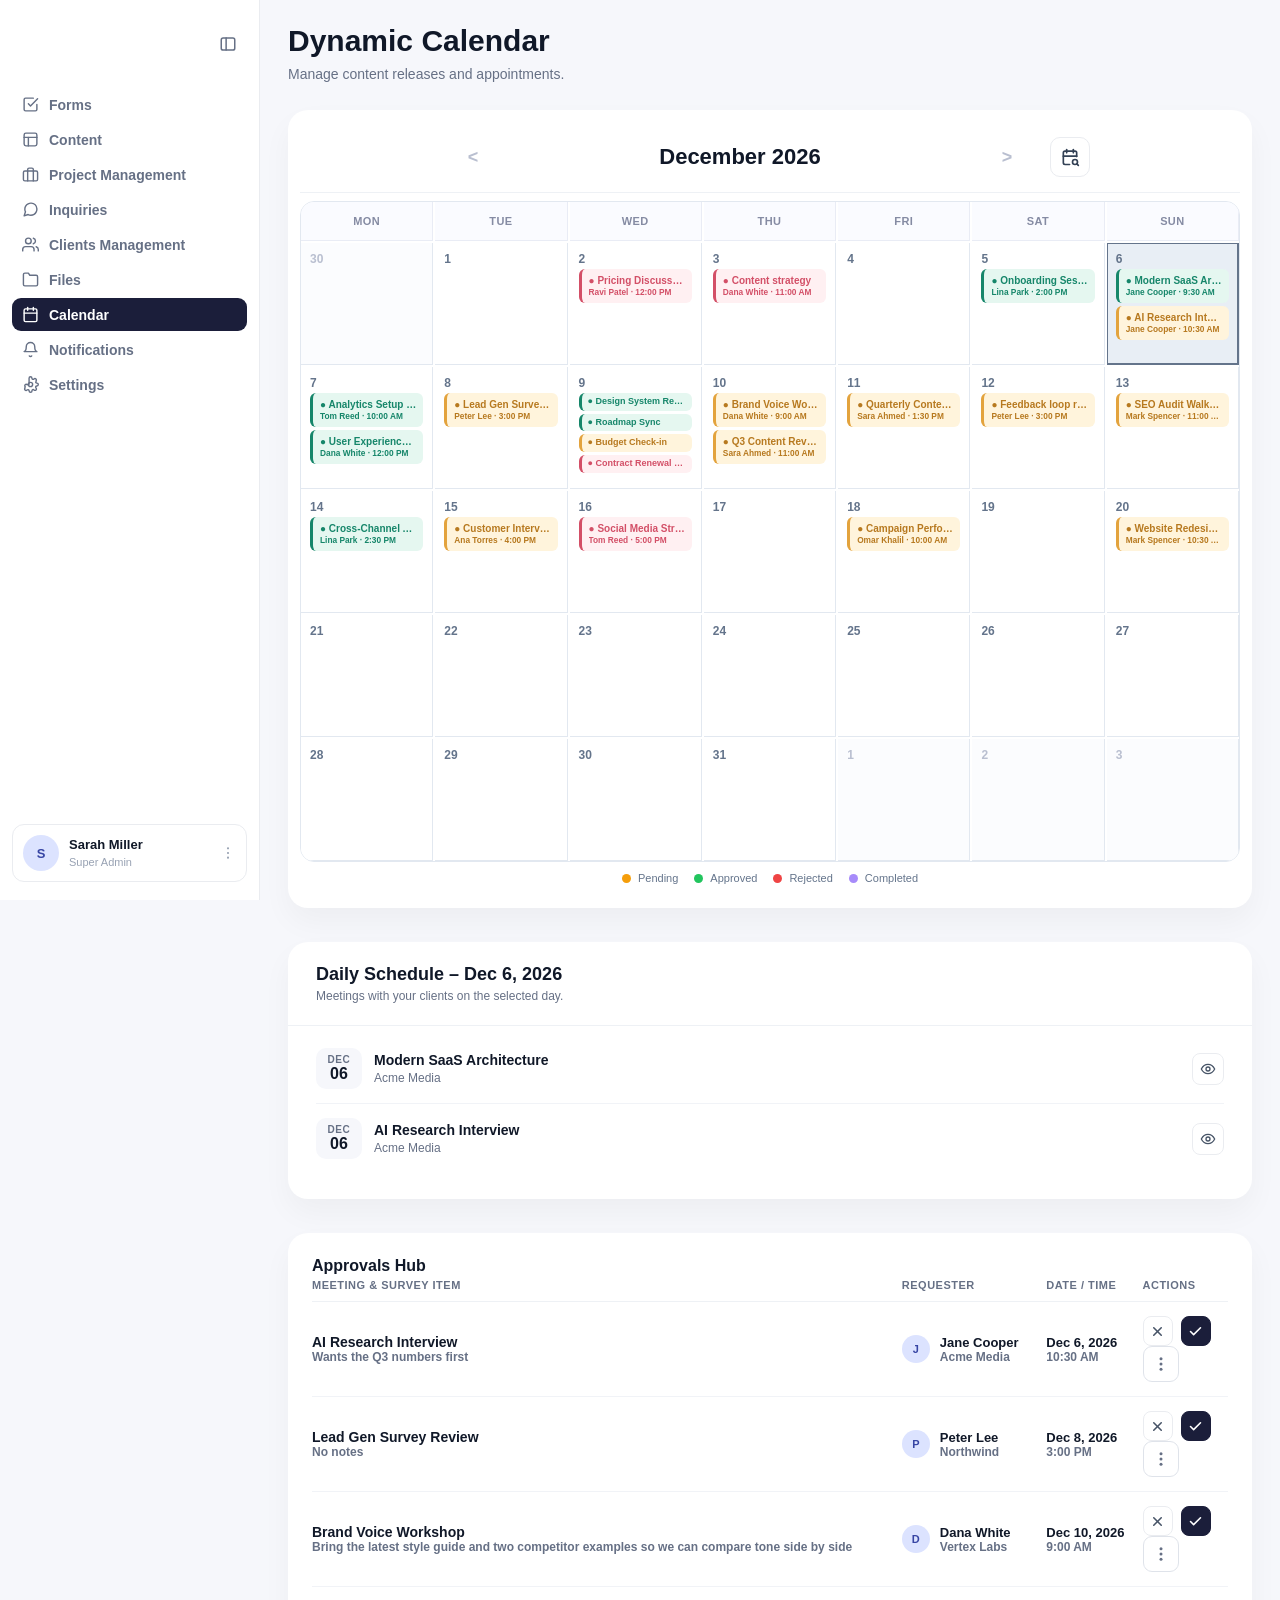
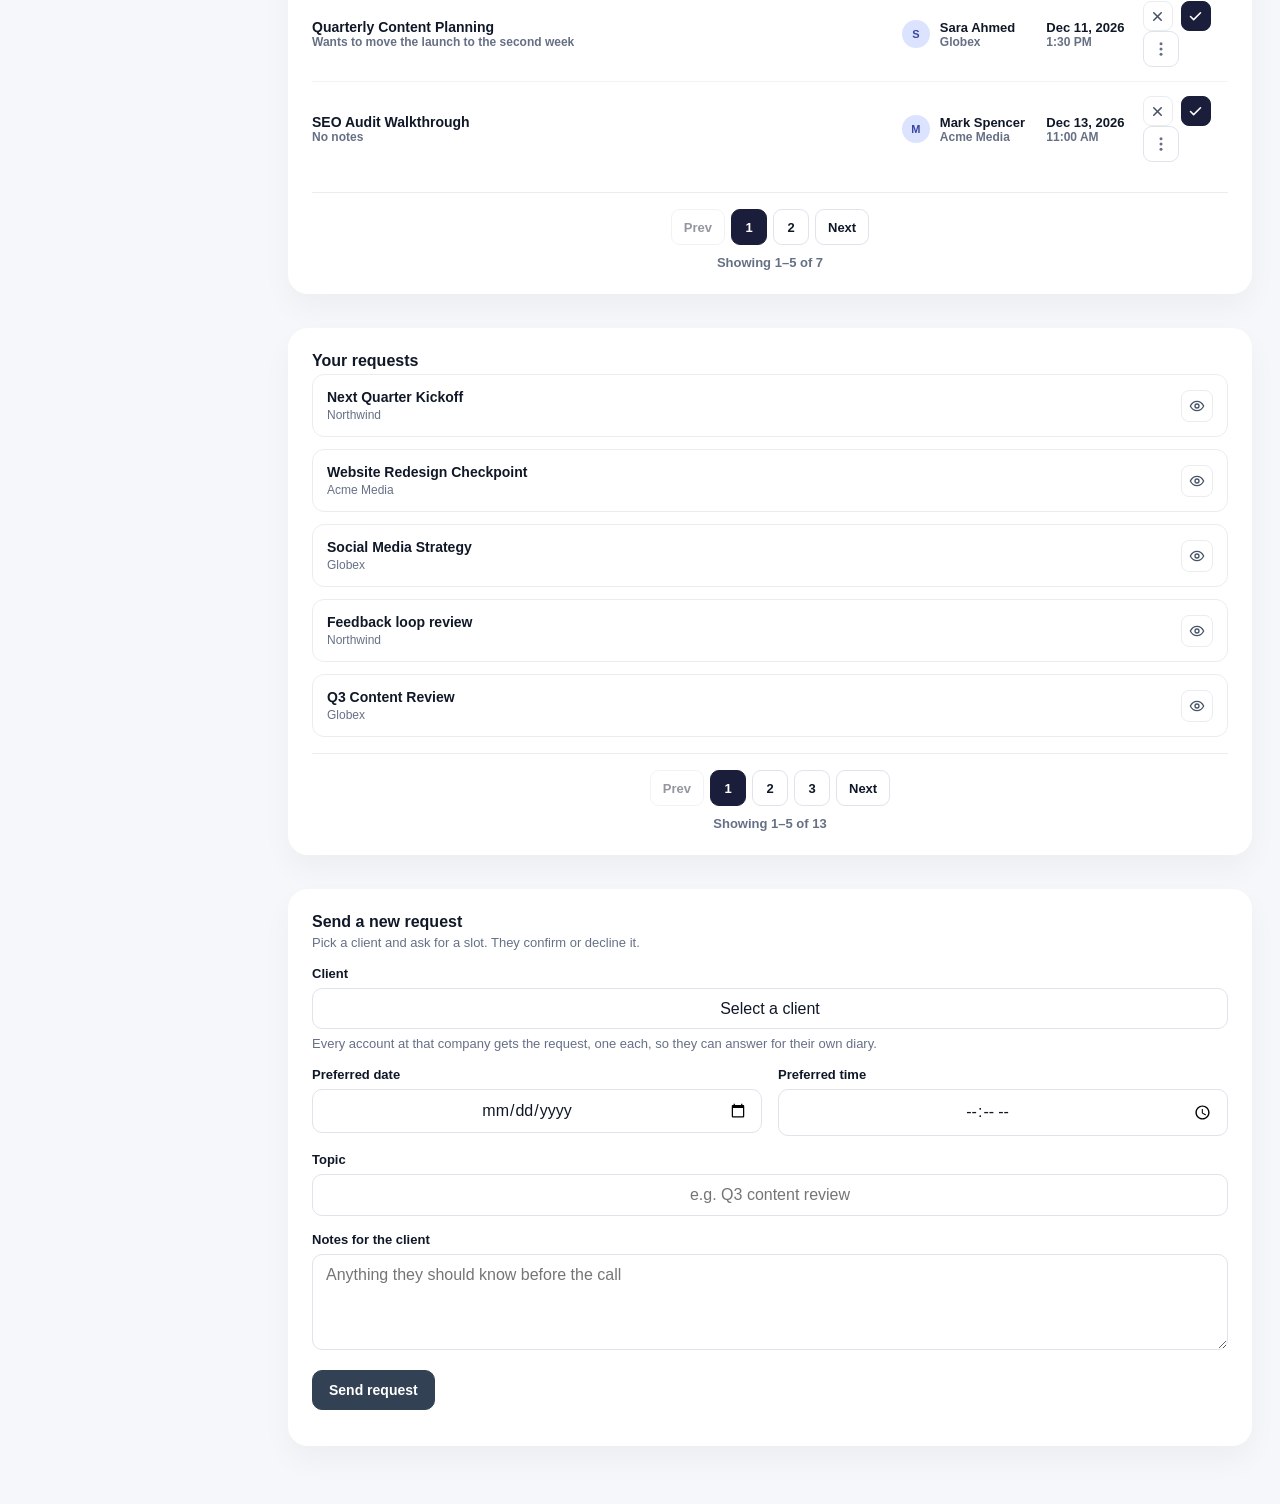
==== commit b3a01389: "Enhance calendar controls and date picker layout for improved usability" ====
--- a/index.html
+++ b/index.html
@@ -246,56 +246,58 @@
 
             <button class="nav-arrow" type="button" id="nextMonthBtn" aria-label="Next">&gt;</button>
 
-          </div>
-          <div class="date-picker-container">
-
-            <button type="button" class="date-search-toggle" id="dateSearchToggle" aria-label="Toggle date search"
-              aria-expanded="false">
-              <span class="search-icon">
-                <svg xmlns="http://www.w3.org/2000/svg" width="24" height="24" viewBox="0 0 24 24" fill="none"
-                  stroke="currentColor" stroke-width="2" stroke-linecap="round" stroke-linejoin="round"
-                  class="icon icon-tabler icons-tabler-outline icon-tabler-calendar-search">
-                  <path stroke="none" d="M0 0h24v24H0z" fill="none" />
-                  <path d="M11.5 21h-5.5a2 2 0 0 1 -2 -2v-12a2 2 0 0 1 2 -2h12a2 2 0 0 1 2 2v4.5" />
-                  <path d="M16 3v4" />
-                  <path d="M8 3v4" />
-                  <path d="M4 11h16" />
-                  <path d="M15 18a3 3 0 1 0 6 0a3 3 0 1 0 -6 0" />
-                  <path d="M20.2 20.2l1.8 1.8" />
-                </svg>
-              </span>
-            </button>
-
-            <div class="date-picker-wrapper" id="datePickerWrapper" hidden>
-              <label for="directDateInput">Choose Date</label>
-
-              <div class="date-input-group">
-                <input type="text" id="directDateInput" placeholder="DD/MM/YYYY" autocomplete="off"
-                  aria-label="Choose date" class="date-picker-input">
-
-                <button type="button" class="btn-today date-go-btn" id="goDateBtn">
-                  →
-                </button>
+            <div class="date-picker-container">
+
+              <button type="button" class="date-search-toggle" id="dateSearchToggle" aria-label="Toggle date search"
+                aria-expanded="false">
+                <span class="search-icon">
+                  <svg xmlns="http://www.w3.org/2000/svg" width="24" height="24" viewBox="0 0 24 24" fill="none"
+                    stroke="currentColor" stroke-width="2" stroke-linecap="round" stroke-linejoin="round"
+                    class="icon icon-tabler icons-tabler-outline icon-tabler-calendar-search">
+                    <path stroke="none" d="M0 0h24v24H0z" fill="none" />
+                    <path d="M11.5 21h-5.5a2 2 0 0 1 -2 -2v-12a2 2 0 0 1 2 -2h12a2 2 0 0 1 2 2v4.5" />
+                    <path d="M16 3v4" />
+                    <path d="M8 3v4" />
+                    <path d="M4 11h16" />
+                    <path d="M15 18a3 3 0 1 0 6 0a3 3 0 1 0 -6 0" />
+                    <path d="M20.2 20.2l1.8 1.8" />
+                  </svg>
+                </span>
+              </button>
+
+              <div class="date-picker-wrapper" id="datePickerWrapper" hidden>
+                <label for="directDateInput">Choose Date</label>
+
+                <div class="date-input-group">
+                  <input type="text" id="directDateInput" placeholder="DD/MM/YYYY" autocomplete="off"
+                    aria-label="Choose date" class="date-picker-input">
+
+                  <button type="button" class="btn-today date-go-btn" id="goDateBtn">
+                    →
+                  </button>
+                </div>
               </div>
+
             </div>
-          </div>
-
-          <div class="calendar-grid" id="calendarGrid"></div>
-
-          <div class="calendar-footer">
-
-            <div class="calendar-color-guide">
-              <span><i class="status-dot pending"></i> Pending</span>
-              <span><i class="status-dot approved"></i> Approved</span>
-              <span><i class="status-dot rejected"></i> Rejected</span>
-              <span><i class="status-dot completed"></i> Completed</span>
-            </div>
-
-            <div class="calendar-bottom-actions">
-              <button class="btn-today" type="button" id="todayBtn">Today</button>
-            </div>
-
-          </div>
+
+          </div>
+        </div>
+
+        <div class="calendar-grid" id="calendarGrid"></div>
+
+        <div class="calendar-footer">
+
+          <div class="calendar-color-guide">
+            <span><i class="status-dot pending"></i> Pending</span>
+            <span><i class="status-dot approved"></i> Approved</span>
+            <span><i class="status-dot rejected"></i> Rejected</span>
+            <span><i class="status-dot completed"></i> Completed</span>
+          </div>
+
+          <div class="calendar-bottom-actions">
+            <button class="btn-today" type="button" id="todayBtn">Today</button>
+          </div>
+
         </div>
       </div>
       <!-- What is on for the selected day -->
--- a/admin-calendar.css
+++ b/admin-calendar.css
@@ -2827,4 +2827,70 @@
         width: 112px;
         max-width: 112px;
     }
+}
+
+
+.cal-controls .nav-arrow,
+.cal-controls .date-picker-container {
+    flex-shrink: 0;
+}
+
+.cal-controls .cal-month {
+    min-width: 0;
+    overflow: hidden;
+    text-overflow: ellipsis;
+    white-space: nowrap;
+}
+
+.cal-controls .date-picker-container>.date-picker-wrapper {
+    position: static;
+    top: auto;
+    right: auto;
+    transform: none;
+    display: flex;
+    align-items: center;
+    gap: 0;
+    flex: none;
+    width: 0;
+    max-width: 0;
+    padding: 0;
+    margin: 0;
+    overflow: hidden;
+    border: 0;
+    border-radius: 8px;
+    background: transparent;
+    box-shadow: none;
+    opacity: 0;
+    visibility: hidden;
+    transition:
+        width .3s ease,
+        max-width .3s ease,
+        padding .3s ease,
+        opacity .2s ease,
+        visibility .2s ease;
+}
+
+.cal-controls .date-picker-container>.date-picker-wrapper.is-open {
+    width: 230px;
+    max-width: 230px;
+    padding: 3px;
+    opacity: 1;
+    visibility: visible;
+}
+
+.cal-controls .date-picker-container>.date-picker-wrapper label {
+    display: none;
+}
+
+.cal-controls .date-picker-container .date-input-group {
+    gap: 6px;
+    width: 100%;
+    min-width: 0;
+}
+
+.cal-controls .date-picker-container .date-input-group input {
+    flex: 1 1 auto;
+    width: 100%;
+    min-width: 0;
+    height: 40px;
 }
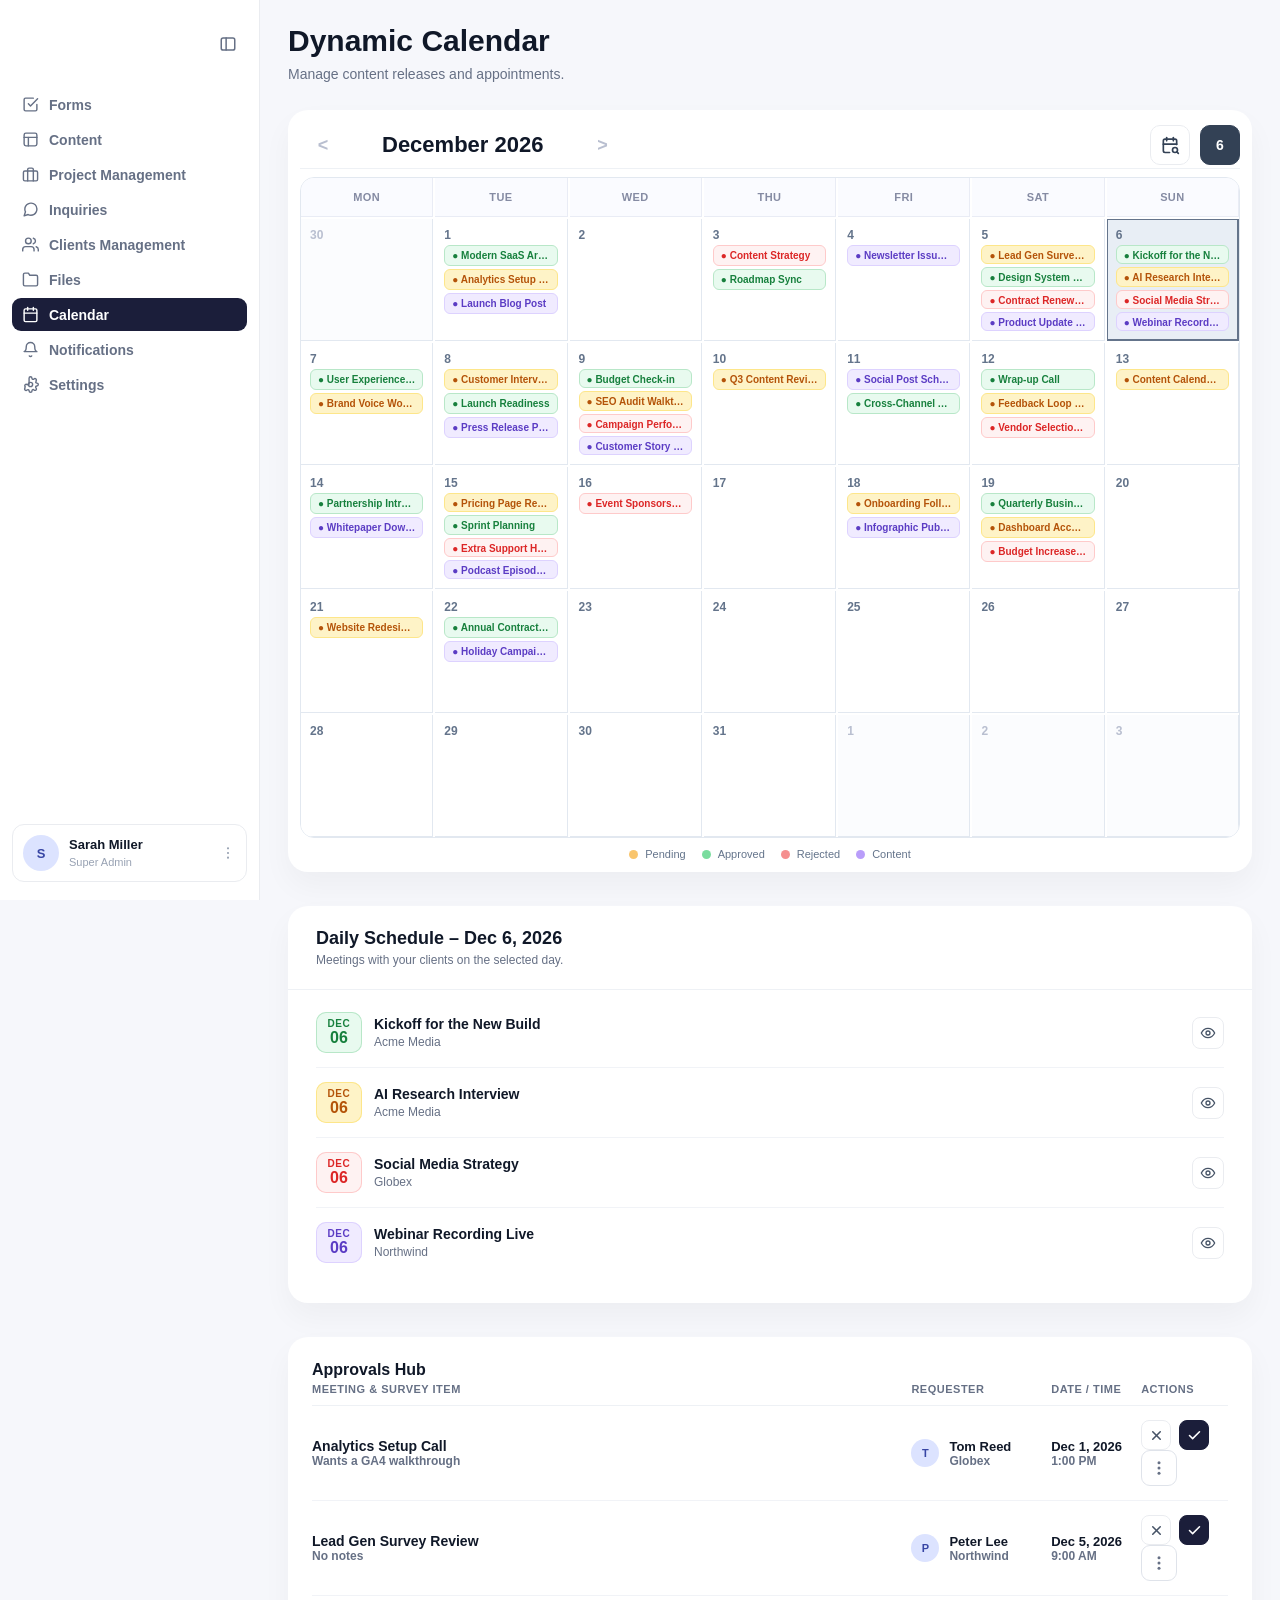
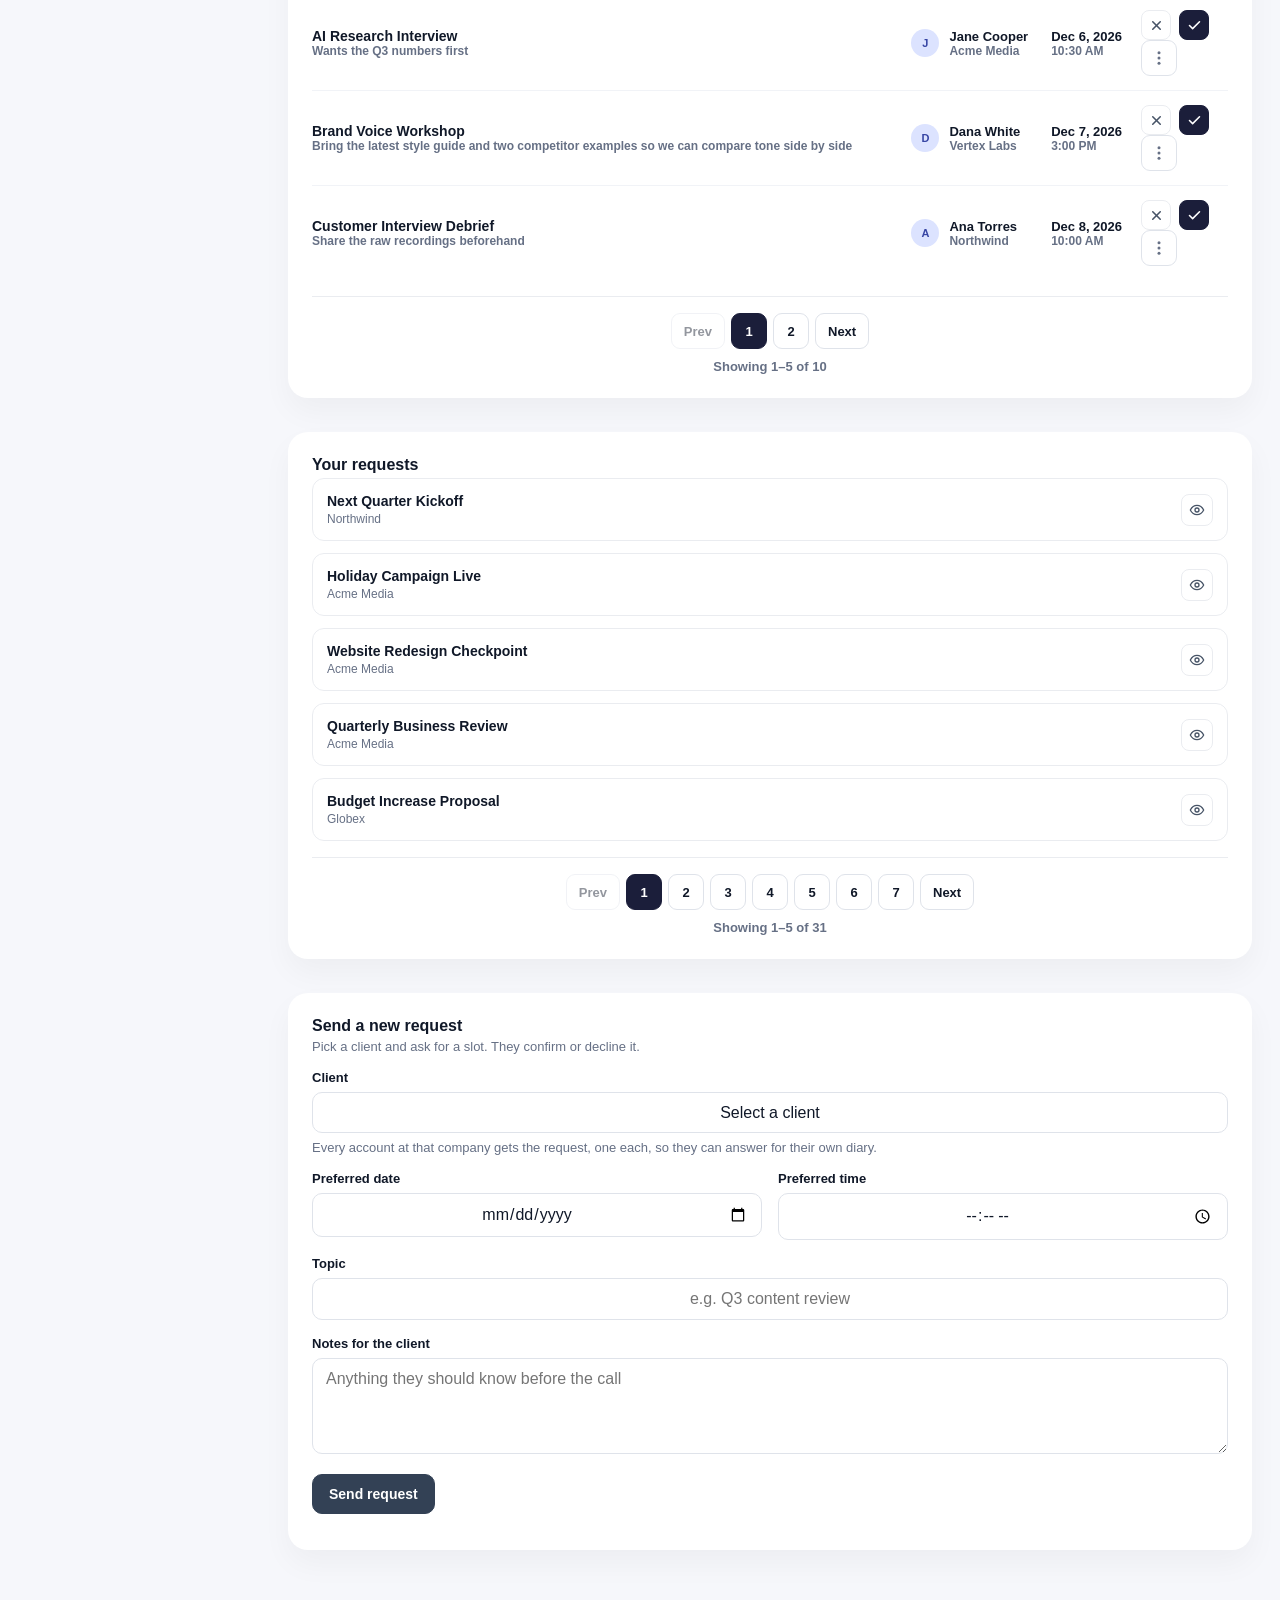
==== commit b2d4032b: "some styles and some functions was edited" ====
--- a/index.html
+++ b/index.html
@@ -246,39 +246,39 @@
 
             <button class="nav-arrow" type="button" id="nextMonthBtn" aria-label="Next">&gt;</button>
 
-            <div class="date-picker-container">
-
-              <button type="button" class="date-search-toggle" id="dateSearchToggle" aria-label="Toggle date search"
-                aria-expanded="false">
-                <span class="search-icon">
-                  <svg xmlns="http://www.w3.org/2000/svg" width="24" height="24" viewBox="0 0 24 24" fill="none"
-                    stroke="currentColor" stroke-width="2" stroke-linecap="round" stroke-linejoin="round"
-                    class="icon icon-tabler icons-tabler-outline icon-tabler-calendar-search">
-                    <path stroke="none" d="M0 0h24v24H0z" fill="none" />
-                    <path d="M11.5 21h-5.5a2 2 0 0 1 -2 -2v-12a2 2 0 0 1 2 -2h12a2 2 0 0 1 2 2v4.5" />
-                    <path d="M16 3v4" />
-                    <path d="M8 3v4" />
-                    <path d="M4 11h16" />
-                    <path d="M15 18a3 3 0 1 0 6 0a3 3 0 1 0 -6 0" />
-                    <path d="M20.2 20.2l1.8 1.8" />
-                  </svg>
-                </span>
-              </button>
-
-              <div class="date-picker-wrapper" id="datePickerWrapper" hidden>
-                <label for="directDateInput">Choose Date</label>
-
-                <div class="date-input-group">
-                  <input type="text" id="directDateInput" placeholder="DD/MM/YYYY" autocomplete="off"
-                    aria-label="Choose date" class="date-picker-input">
-
-                  <button type="button" class="btn-today date-go-btn" id="goDateBtn">
-                    →
-                  </button>
-                </div>
+          </div>
+          <div class="date-picker-container">
+
+            <button type="button" class="date-search-toggle" id="dateSearchToggle" aria-label="Toggle date search"
+              aria-expanded="false">
+              <span class="search-icon">
+                <svg xmlns="http://www.w3.org/2000/svg" width="24" height="24" viewBox="0 0 24 24" fill="none"
+                  stroke="currentColor" stroke-width="2" stroke-linecap="round" stroke-linejoin="round"
+                  class="icon icon-tabler icons-tabler-outline icon-tabler-calendar-search">
+                  <path stroke="none" d="M0 0h24v24H0z" fill="none" />
+                  <path d="M11.5 21h-5.5a2 2 0 0 1 -2 -2v-12a2 2 0 0 1 2 -2h12a2 2 0 0 1 2 2v4.5" />
+                  <path d="M16 3v4" />
+                  <path d="M8 3v4" />
+                  <path d="M4 11h16" />
+                  <path d="M15 18a3 3 0 1 0 6 0a3 3 0 1 0 -6 0" />
+                  <path d="M20.2 20.2l1.8 1.8" />
+                </svg>
+              </span>
+            </button>
+
+            <div class="date-picker-wrapper" id="datePickerWrapper" hidden>
+              <label for="directDateInput">Choose Date</label>
+
+              <div class="date-input-group">
+                <input type="text" id="directDateInput" placeholder="DD/MM/YYYY" autocomplete="off"
+                  aria-label="Choose date" class="date-picker-input">
+
+                <button type="button" class="btn-today date-go-btn" id="goDateBtn">
+                  →
+                </button>
               </div>
-
             </div>
+            <button class="btn-today" type="button" id="todayBtn" aria-label="Go to today" title="Today"></button>
 
           </div>
         </div>
@@ -291,11 +291,7 @@
             <span><i class="status-dot pending"></i> Pending</span>
             <span><i class="status-dot approved"></i> Approved</span>
             <span><i class="status-dot rejected"></i> Rejected</span>
-            <span><i class="status-dot completed"></i> Completed</span>
-          </div>
-
-          <div class="calendar-bottom-actions">
-            <button class="btn-today" type="button" id="todayBtn">Today</button>
+            <span><i class="status-dot content"></i> Content</span>
           </div>
 
         </div>
--- a/admin-calendar.css
+++ b/admin-calendar.css
@@ -2633,11 +2633,6 @@
 }
 
 
-/* =====================================
-   FIX: Calendar Search Position
-   Mobile & Tablet
-===================================== */
-
 @media (max-width: 950px) {
 
     .panel:has(#calendarGrid) .cal-head {
@@ -2763,96 +2758,74 @@
     }
 }
 
-/* Small phones */
-@media (max-width: 600px) {
-
-    .panel:has(#calendarGrid) .cal-head {
-        column-gap: 5px;
-    }
-
-    .panel:has(#calendarGrid) .cal-controls {
-        gap: 5px;
-    }
-
-    .panel:has(#calendarGrid) .cal-month {
-        font-size: 14px;
-        overflow: hidden;
-        text-overflow: ellipsis;
-    }
-
-    .panel:has(#calendarGrid) .nav-arrow {
-        flex: 0 0 34px;
-        width: 34px;
-        min-width: 34px;
-        height: 34px;
-        min-height: 34px;
-        padding: 0;
-    }
-
-    .panel:has(#calendarGrid) .date-search-toggle {
-        flex-basis: 34px;
-        width: 34px;
-        height: 34px;
-    }
-
-    .panel:has(#calendarGrid) .date-picker-container>.date-picker-wrapper.is-open {
-        flex-basis: 125px;
-        width: 125px;
-        max-width: 125px;
-    }
-}
-
-/* Very small phones */
-@media (max-width: 380px) {
-
-    .panel:has(#calendarGrid) .cal-controls {
-        gap: 3px;
-    }
-
-    .panel:has(#calendarGrid) .cal-month {
-        font-size: 12px;
-    }
-
-    .panel:has(#calendarGrid) .nav-arrow,
-    .panel:has(#calendarGrid) .date-search-toggle {
-        flex-basis: 30px;
-        width: 30px;
-        min-width: 30px;
-        height: 30px;
-        min-height: 30px;
-    }
-
-    .panel:has(#calendarGrid) .date-picker-container>.date-picker-wrapper.is-open {
-        flex-basis: 112px;
-        width: 112px;
-        max-width: 112px;
-    }
-}
-
-
-.cal-controls .nav-arrow,
-.cal-controls .date-picker-container {
+
+/* =====================================
+   Calendar Header - Base
+===================================== */
+
+.panel:has(#calendarGrid) .cal-head {
+    display: flex;
+    align-items: center;
+    justify-content: space-between;
+    width: 100%;
+    gap: 10px;
+    overflow: visible;
+}
+
+.panel:has(#calendarGrid) .cal-controls {
+    display: flex;
+    align-items: center;
+    gap: 12px;
+    min-width: 0;
     flex-shrink: 0;
 }
 
-.cal-controls .cal-month {
+.panel:has(#calendarGrid) .cal-month {
     min-width: 0;
     overflow: hidden;
     text-overflow: ellipsis;
     white-space: nowrap;
 }
 
-.cal-controls .date-picker-container>.date-picker-wrapper {
+.panel:has(#calendarGrid) .date-picker-container {
+    display: flex;
+    align-items: center;
+    justify-content: flex-end;
+    gap: 10px;
+    min-width: 0;
+    flex-shrink: 0;
+    overflow: visible;
+}
+
+.panel:has(#calendarGrid) #todayBtn {
     position: static;
-    top: auto;
-    right: auto;
-    transform: none;
-    display: flex;
-    align-items: center;
-    gap: 0;
-    flex: none;
+    flex: 0 0 40px;
+    width: 40px;
+    min-width: 40px;
+    height: 40px;
+    min-height: 40px;
+    padding: 0;
+    margin: 0;
+}
+
+
+.panel:has(#calendarGrid) .date-picker-container {
+    display: flex;
+    align-items: center;
+    min-width: 0;
+    overflow: visible;
+}
+
+/* Date Search */
+
+.panel:has(#calendarGrid) .date-picker-container>.date-picker-wrapper {
+    position: static;
+    display: flex;
+    align-items: center;
+    flex: 0 0 0;
     width: 0;
     max-width: 0;
+    height: 46px;
     padding: 0;
     margin: 0;
     overflow: hidden;
@@ -2862,6 +2835,7 @@
     box-shadow: none;
     opacity: 0;
     visibility: hidden;
+
     transition:
         width .3s ease,
         max-width .3s ease,
@@ -2870,7 +2844,8 @@
         visibility .2s ease;
 }
 
-.cal-controls .date-picker-container>.date-picker-wrapper.is-open {
+.panel:has(#calendarGrid) .date-picker-container>.date-picker-wrapper.is-open {
+    flex-basis: 230px;
     width: 230px;
     max-width: 230px;
     padding: 3px;
@@ -2878,19 +2853,460 @@
     visibility: visible;
 }
 
-.cal-controls .date-picker-container>.date-picker-wrapper label {
+.panel:has(#calendarGrid) .date-picker-wrapper label {
     display: none;
 }
 
-.cal-controls .date-picker-container .date-input-group {
+.panel:has(#calendarGrid) .date-input-group {
+    display: flex;
+    align-items: center;
     gap: 6px;
     width: 100%;
     min-width: 0;
 }
 
-.cal-controls .date-picker-container .date-input-group input {
+.panel:has(#calendarGrid) .date-input-group input {
     flex: 1 1 auto;
     width: 100%;
     min-width: 0;
     height: 40px;
+}
+
+
+
+
+
+
+@media (min-width: 951px) {
+    .panel:has(#calendarGrid) .cal-head {
+        display: grid !important;
+        grid-template-columns: minmax(0, 1fr) auto;
+        grid-template-rows: 46px;
+        column-gap: 16px;
+        align-items: center;
+        padding: 0 !important;
+    }
+
+    .panel:has(#calendarGrid) .cal-controls {
+        grid-column: 1;
+        grid-row: 1;
+        justify-self: start;
+    }
+
+    .panel:has(#calendarGrid) .date-picker-container {
+        grid-column: 2;
+        grid-row: 1;
+        justify-self: end;
+    }
+
+    .panel:has(#calendarGrid) .cal-month {
+        min-width: 150px;
+        flex: 0 0 auto;
+        text-align: center;
+    }
+}
+
+
+@media (max-width: 950px) {
+    .panel:has(#calendarGrid) #todayBtn {
+        flex-basis: 36px;
+        width: 36px;
+        height: 36px;
+        min-height: 36px;
+        font-size: 14px;
+    }
+}
+
+
+@media (max-width: 600px) {
+    .panel:has(#calendarGrid) .cal-head {
+        column-gap: 7px;
+    }
+
+    .panel:has(#calendarGrid) .cal-controls {
+        gap: 10px;
+    }
+
+    .panel:has(#calendarGrid) .cal-month {
+        font-size: 15px;
+    }
+
+    .panel:has(#calendarGrid) .nav-arrow,
+    .panel:has(#calendarGrid) .date-search-toggle {
+        flex: 0 0 34px;
+        width: 34px;
+        min-width: 34px;
+        height: 34px;
+        min-height: 34px;
+        padding: 0;
+    }
+
+    .panel:has(#calendarGrid) #todayBtn {
+        flex-basis: 34px;
+        width: 34px;
+        height: 34px;
+        min-height: 34px;
+        font-size: 13px;
+    }
+
+    .panel:has(#calendarGrid) .date-picker-container>.date-picker-wrapper.is-open {
+        flex-basis: 125px;
+        width: 125px;
+        max-width: 125px;
+    }
+}
+
+
+@media (max-width: 380px) {
+    .panel:has(#calendarGrid) .cal-controls {
+        gap: 7px;
+    }
+
+
+
+    .panel:has(#calendarGrid) .nav-arrow,
+    .panel:has(#calendarGrid) .date-search-toggle {
+        flex-basis: 30px;
+        width: 30px;
+        min-width: 30px;
+        height: 30px;
+        min-height: 30px;
+    }
+
+    .panel:has(#calendarGrid) .date-picker-container>.date-picker-wrapper.is-open {
+        flex-basis: 112px;
+        width: 112px;
+        max-width: 112px;
+    }
+}
+
+@media (max-width: 950px) {
+    .panel:has(#calendarGrid) .date-picker-container {
+        flex-direction: row !important;
+        direction: ltr !important;
+    }
+
+    .panel:has(#calendarGrid) #dateSearchToggle {
+        order: 1;
+    }
+
+    .panel:has(#calendarGrid) #todayBtn {
+        order: 2;
+    }
+}
+
+.panel:has(#calendarGrid) .date-input-group .date-go-btn {
+    width: 32px !important;
+    height: 32px;
+    border: none;
+    background: transparent;
+    color: #94a3b8;
+    box-shadow: none;
+}
+
+.panel:has(#calendarGrid) .date-input-group .date-go-btn:hover {
+    background: #334155;
+    color: #fff;
+}
+
+@media (min-width: 951px) {
+    .panel:has(#calendarGrid) .cal-head {
+        column-gap: 24px;
+    }
+
+    .panel:has(#calendarGrid) .cal-controls {
+        width: auto;
+        max-width: none;
+        margin: 0;
+        justify-content: flex-start;
+        gap: 36px;
+    }
+
+    .panel:has(#calendarGrid) .date-picker-container {
+        gap: 0;
+    }
+
+    .panel:has(#calendarGrid) .date-picker-container>.date-picker-wrapper {
+        order: 0;
+        height: 40px;
+        transform: none;
+    }
+
+    .panel:has(#calendarGrid) #dateSearchToggle {
+        order: 1;
+        margin-right: 10px;
+    }
+
+    .panel:has(#calendarGrid) #todayBtn {
+        order: 2;
+    }
+
+    .panel:has(#calendarGrid) .date-picker-container>.date-picker-wrapper.is-open {
+        margin-right: 10px;
+        padding: 0;
+    }
+
+    .panel:has(#calendarGrid) .date-picker-container .date-input-group {
+        height: 40px;
+        padding: 3px;
+    }
+
+    .panel:has(#calendarGrid) .date-picker-container .date-input-group input {
+        height: 32px;
+    }
+}
+
+
+@media (max-width: 950px) {
+    .panel:has(#calendarGrid) .cal-head {
+        gap: 6px;
+    }
+
+    .panel:has(#calendarGrid) .cal-controls {
+        gap: 4px;
+    }
+
+    .panel:has(#calendarGrid) .nav-arrow,
+    .panel:has(#calendarGrid) .date-search-toggle,
+    .panel:has(#calendarGrid) #todayBtn {
+        flex: 0 0 30px;
+        width: 30px;
+        min-width: 30px;
+        height: 30px;
+        min-height: 30px;
+        font-size: 12px;
+        border-radius: 8px;
+    }
+
+    .panel:has(#calendarGrid) .date-search-toggle svg {
+        width: 16px;
+        height: 16px;
+    }
+
+    .panel:has(#calendarGrid) .date-picker-container {
+        gap: 4px;
+    }
+
+    .panel:has(#calendarGrid) .date-picker-container>.date-picker-wrapper {
+        height: 30px;
+    }
+
+    .panel:has(#calendarGrid) .date-picker-container>.date-picker-wrapper.is-open {
+        flex-basis: 130px;
+        width: 130px;
+        max-width: 130px;
+        padding: 0;
+    }
+
+    .panel:has(#calendarGrid) .date-picker-container .date-input-group {
+        height: 30px;
+        padding: 2px;
+        gap: 2px;
+    }
+
+    .panel:has(#calendarGrid) .date-picker-container .date-input-group input {
+        height: 24px;
+        font-size: 11px;
+    }
+
+    .panel:has(#calendarGrid) .date-input-group .date-go-btn {
+        width: 24px !important;
+        height: 24px;
+        min-height: 24px;
+        flex: 0 0 24px;
+        font-size: 13px;
+    }
+}
+
+@media (max-width: 380px) {
+
+
+    .panel:has(#calendarGrid) .date-picker-container>.date-picker-wrapper.is-open {
+        flex-basis: 110px;
+        width: 110px;
+        max-width: 110px;
+    }
+
+    .panel-head h2 {
+        font-size: 16px;
+    }
+
+}
+
+.panel:has(#calendarGrid) .date-picker-container>.date-picker-wrapper {
+    transition:
+        width .3s ease,
+        max-width .3s ease,
+        flex-basis .3s ease,
+        padding .3s ease,
+        margin-right .3s ease,
+        opacity .2s ease,
+        visibility .2s ease;
+}
+
+.calendar-grid:not(.one-day) .day-cell[data-count] .event-card small {
+    display: none;
+}
+
+@media (min-width: 601px) {
+    .calendar-grid:not(.one-day) .day-cell[data-count] .event-card {
+        padding: 3px 7px;
+        font-size: 10px;
+        line-height: 1.3;
+    }
+}
+
+:root {
+    --dot-alpha: 60%;
+
+    --dot-pending: #f59e0b;
+    --dot-approved: #22c55e;
+    --dot-rejected: #ef4444;
+    --dot-content: #8b5cf6;
+
+    --st-pending: #b45309;
+    --st-pending-bg: #fef3c7;
+    --st-pending-border: #fde68a;
+
+    --st-approved: #17803d;
+    --st-approved-bg: #e8faef;
+    --st-approved-border: #b8e7c8;
+
+    --st-rejected: #dc2626;
+    --st-rejected-bg: #fef2f2;
+    --st-rejected-border: #fecaca;
+
+    --st-content: #5b3cc4;
+    --st-content-bg: #f0ebff;
+    --st-content-border: #ddd2ff;
+}
+
+.event-card.pending {
+    background: var(--st-pending-bg);
+    border: 1px solid var(--st-pending-border);
+    color: var(--st-pending);
+}
+
+.event-card.approved {
+    background: var(--st-approved-bg);
+    border: 1px solid var(--st-approved-border);
+    color: var(--st-approved);
+}
+
+.event-card.rejected {
+    background: var(--st-rejected-bg);
+    border: 1px solid var(--st-rejected-border);
+    color: var(--st-rejected);
+}
+
+.event-card.content {
+    display: block;
+    background: var(--st-content-bg);
+    border: 1px solid var(--st-content-border);
+    color: var(--st-content);
+    text-decoration: none;
+}
+
+.event-card.content:hover {
+    border-color: #b9a6ff;
+}
+
+.badge.pending {
+    background: var(--st-pending-bg);
+    color: var(--st-pending);
+}
+
+.badge.approved {
+    background: var(--st-approved-bg);
+    color: var(--st-approved);
+}
+
+.badge.rejected {
+    background: var(--st-rejected-bg);
+    color: var(--st-rejected);
+}
+
+.badge.content {
+    background: var(--st-content-bg);
+    color: var(--st-content);
+}
+
+.status-dot.pending {
+    background: color-mix(in srgb, var(--dot-pending, #f59e0b) var(--dot-alpha, 60%), transparent);
+}
+
+.status-dot.approved {
+    background: color-mix(in srgb, var(--dot-approved, #22c55e) var(--dot-alpha, 60%), transparent);
+}
+
+.status-dot.rejected {
+    background: color-mix(in srgb, var(--dot-rejected, #ef4444) var(--dot-alpha, 60%), transparent);
+}
+
+.status-dot.content {
+    background: color-mix(in srgb, var(--dot-content, #8b5cf6) var(--dot-alpha, 60%), transparent);
+}
+
+@media (max-width: 600px) {
+    .calendar-grid:not(.one-day) .day-cell .event-card.pending {
+        border: 0;
+        background: color-mix(in srgb, var(--dot-pending, #f59e0b) var(--dot-alpha, 60%), transparent);
+    }
+
+    .calendar-grid:not(.one-day) .day-cell .event-card.approved {
+        border: 0;
+        background: color-mix(in srgb, var(--dot-approved, #22c55e) var(--dot-alpha, 60%), transparent);
+    }
+
+    .calendar-grid:not(.one-day) .day-cell .event-card.rejected {
+        border: 0;
+        background: color-mix(in srgb, var(--dot-rejected, #ef4444) var(--dot-alpha, 60%), transparent);
+    }
+
+    .calendar-grid:not(.one-day) .day-cell .event-card.content {
+        border: 0;
+        background: color-mix(in srgb, var(--dot-content, #8b5cf6) var(--dot-alpha, 60%), transparent);
+    }
+}
+
+
+.schedule-row.pending .schedule-date {
+    background: var(--st-pending-bg);
+    box-shadow: inset 0 0 0 1px var(--st-pending-border);
+}
+
+.schedule-row.approved .schedule-date {
+    background: var(--st-approved-bg);
+    box-shadow: inset 0 0 0 1px var(--st-approved-border);
+}
+
+.schedule-row.rejected .schedule-date {
+    background: var(--st-rejected-bg);
+    box-shadow: inset 0 0 0 1px var(--st-rejected-border);
+}
+
+.schedule-row.content .schedule-date {
+    background: var(--st-content-bg);
+    box-shadow: inset 0 0 0 1px var(--st-content-border);
+}
+
+
+.schedule-row.pending .schedule-date .m,
+.schedule-row.pending .schedule-date .d {
+    color: var(--st-pending);
+}
+
+.schedule-row.approved .schedule-date .m,
+.schedule-row.approved .schedule-date .d {
+    color: var(--st-approved);
+}
+
+.schedule-row.rejected .schedule-date .m,
+.schedule-row.rejected .schedule-date .d {
+    color: var(--st-rejected);
+}
+
+.schedule-row.content .schedule-date .m,
+.schedule-row.content .schedule-date .d {
+    color: var(--st-content);
 }
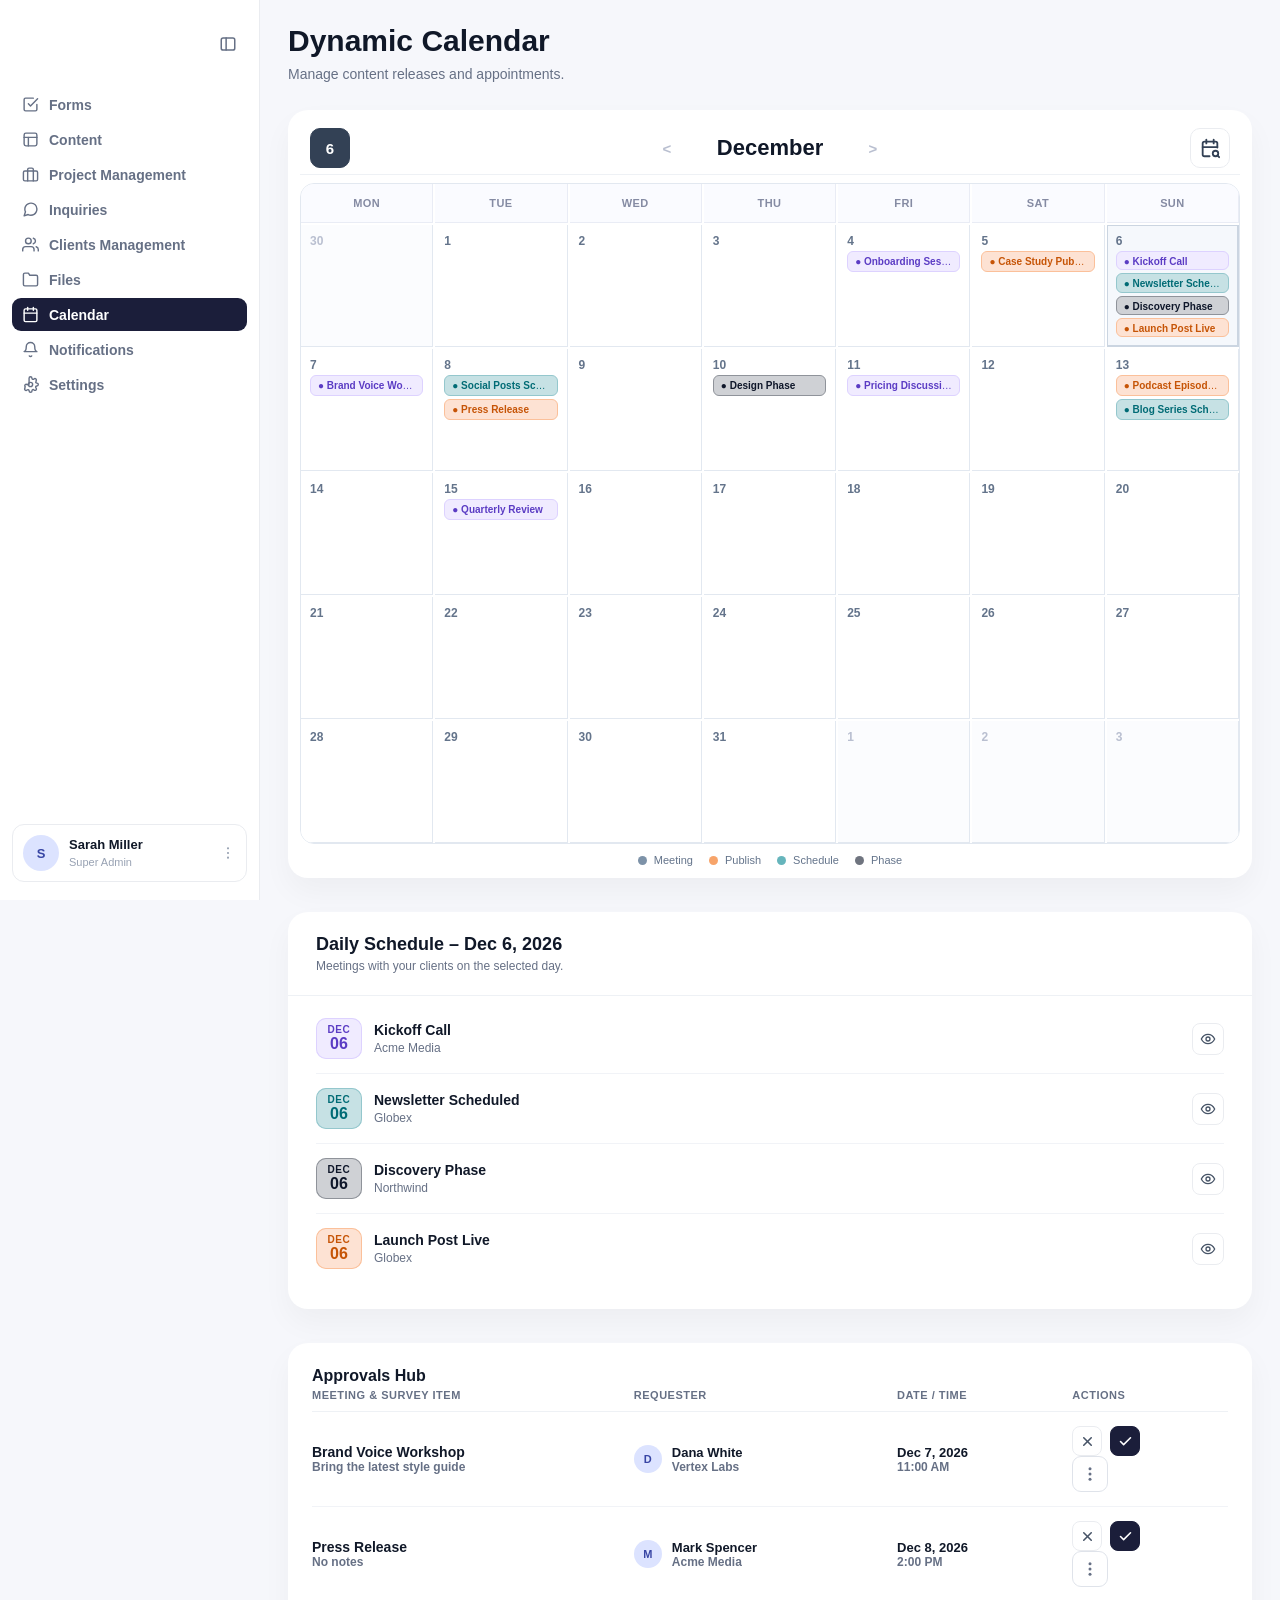
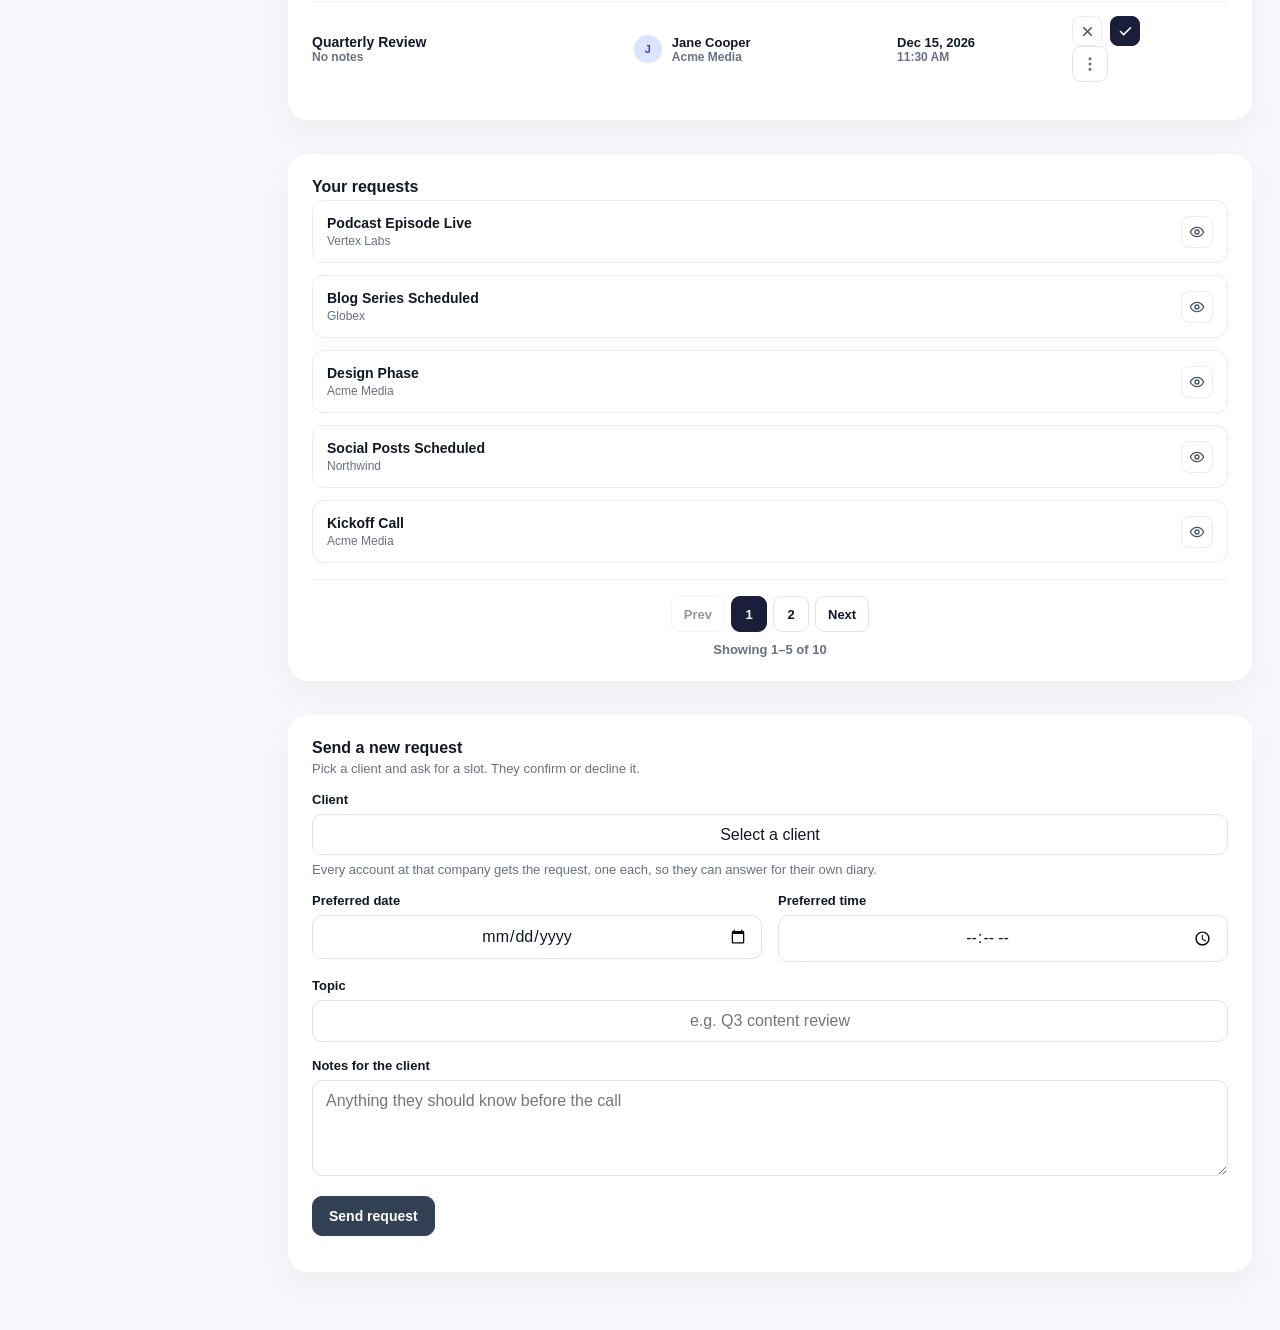
==== commit fabdfd04: "Refactor calendar styles and enhance event card types for improved clarity and usability" ====
--- a/index.html
+++ b/index.html
@@ -238,6 +238,7 @@
 
       <div class="panel">
         <div class="cal-head">
+          <button class="btn-today" type="button" id="todayBtn" aria-label="Go to today" title="Today"></button>
           <div class="cal-controls">
 
             <button class="nav-arrow" type="button" id="prevMonthBtn" aria-label="Previous">&lt;</button>
@@ -278,7 +279,7 @@
                 </button>
               </div>
             </div>
-            <button class="btn-today" type="button" id="todayBtn" aria-label="Go to today" title="Today"></button>
+            
 
           </div>
         </div>
@@ -288,10 +289,10 @@
         <div class="calendar-footer">
 
           <div class="calendar-color-guide">
-            <span><i class="status-dot pending"></i> Pending</span>
-            <span><i class="status-dot approved"></i> Approved</span>
-            <span><i class="status-dot rejected"></i> Rejected</span>
-            <span><i class="status-dot content"></i> Content</span>
+            <span><i class="status-dot meeting"></i> Meeting</span>
+            <span><i class="status-dot publish"></i> Publish</span>
+            <span><i class="status-dot schedule"></i> Schedule</span>
+            <span><i class="status-dot phase"></i> Phase</span>
           </div>
 
         </div>
--- a/admin-calendar.css
+++ b/admin-calendar.css
@@ -519,16 +519,16 @@
 }
 
 .day-cell.today-cell:not(.selected-cell) {
-    border-color: #94a3b8;
-    background: #f1f5f9;
+    border-color: #dbe4ee;
+    background: #f8fafc;
 }
 
 .day-cell.selected-cell {
     position: relative;
     z-index: 1;
-    border-color: #64748b;
-    background: #e8eef5;
-    box-shadow: inset 0 0 0 1px #64748b;
+    border-color: #cbd5e1;
+    background: #f5f8fc;
+    box-shadow: inset 0 0 0 1px #cbd5e1;
 }
 
 .day-number {
@@ -564,7 +564,7 @@
     border-left: 3px solid transparent;
     border-radius: 6px;
     font-size: 10px;
-    font-weight: 700;
+    font-weight: 500;
     line-height: 1.3;
     text-overflow: ellipsis;
     white-space: nowrap;
@@ -2167,6 +2167,10 @@
         opacity: 1;
         transform: none;
     }
+}
+
+#dailySchedule {
+    scroll-margin-top: 140px;
 }
 
 #approvalsTable tr,
@@ -2995,7 +2999,10 @@
     }
 }
 
-.panel:has(#calendarGrid) .date-input-group .date-go-btn {
+.panel:has(#calendarGrid) .date-input-group .date-go-btn,
+.panel:has(#calendarGrid) .date-input-group .date-go-btn:hover,
+.panel:has(#calendarGrid) .date-input-group .date-go-btn:active,
+.panel:has(#calendarGrid) .date-input-group .date-go-btn:focus {
     width: 32px !important;
     height: 32px;
     border: none;
@@ -3004,10 +3011,6 @@
     box-shadow: none;
 }
 
-.panel:has(#calendarGrid) .date-input-group .date-go-btn:hover {
-    background: #334155;
-    color: #fff;
-}
 
 @media (min-width: 951px) {
     .panel:has(#calendarGrid) .cal-head {
@@ -3156,157 +3159,279 @@
     }
 }
 
+
+
+.panel:has(#calendarGrid) .cal-head {
+    display: flex !important;
+    align-items: center;
+    justify-content: space-between;
+    flex-wrap: nowrap;
+    gap: 10px;
+}
+
+.panel:has(#calendarGrid) #todayBtn {
+    order: -1;
+    margin: 0;
+}
+
+.panel:has(#calendarGrid) .cal-controls {
+    flex: 0 1 auto;
+    margin: 0 auto;
+    justify-content: center;
+}
+
+.panel:has(#calendarGrid) .date-picker-container {
+    display: flex;
+    flex-direction: row !important;
+    align-items: center;
+    justify-content: flex-end;
+    flex: 0 0 auto;
+    gap: 0;
+    position: static;
+}
+
+.panel:has(#calendarGrid) #dateSearchToggle {
+    order: 1;
+    margin: 0;
+}
+
+.panel:has(#calendarGrid) .date-picker-container>.date-picker-wrapper {
+    order: 0;
+}
+
+.panel:has(#calendarGrid) .date-picker-container>.date-picker-wrapper.is-open {
+    margin-right: 10px;
+}
+
+@media (max-width: 600px) {
+    .panel:has(#calendarGrid) .cal-head {
+        gap: 6px;
+    }
+
+    .panel:has(#calendarGrid) .date-picker-container>.date-picker-wrapper.is-open {
+        margin-right: 6px;
+    }
+}
+
+
 :root {
+    /* test */
+    --st-meeting-test: #5b3cc4;
+    --st-publish-test: #c65406;
+    --st-schedule-test: #006b75;
+    --st-phase-test: #0f172a;
+
+
     --dot-alpha: 60%;
 
-    --dot-pending: #f59e0b;
-    --dot-approved: #22c55e;
-    --dot-rejected: #ef4444;
-    --dot-content: #8b5cf6;
-
-    --st-pending: #b45309;
-    --st-pending-bg: #fef3c7;
-    --st-pending-border: #fde68a;
-
-    --st-approved: #17803d;
-    --st-approved-bg: #e8faef;
-    --st-approved-border: #b8e7c8;
-
-    --st-rejected: #dc2626;
-    --st-rejected-bg: #fef2f2;
-    --st-rejected-border: #fecaca;
-
-    --st-content: #5b3cc4;
-    --st-content-bg: #f0ebff;
-    --st-content-border: #ddd2ff;
-}
-
-.event-card.pending {
-    background: var(--st-pending-bg);
-    border: 1px solid var(--st-pending-border);
-    color: var(--st-pending);
-}
-
-.event-card.approved {
-    background: var(--st-approved-bg);
-    border: 1px solid var(--st-approved-border);
-    color: var(--st-approved);
-}
-
-.event-card.rejected {
-    background: var(--st-rejected-bg);
-    border: 1px solid var(--st-rejected-border);
-    color: var(--st-rejected);
-}
-
-.event-card.content {
-    display: block;
-    background: var(--st-content-bg);
-    border: 1px solid var(--st-content-border);
-    color: var(--st-content);
-    text-decoration: none;
-}
-
-.event-card.content:hover {
-    border-color: #b9a6ff;
-}
-
-.badge.pending {
-    background: var(--st-pending-bg);
-    color: var(--st-pending);
-}
-
-.badge.approved {
-    background: var(--st-approved-bg);
-    color: var(--st-approved);
-}
-
-.badge.rejected {
-    background: var(--st-rejected-bg);
-    color: var(--st-rejected);
-}
-
-.badge.content {
-    background: var(--st-content-bg);
-    color: var(--st-content);
-}
-
-.status-dot.pending {
-    background: color-mix(in srgb, var(--dot-pending, #f59e0b) var(--dot-alpha, 60%), transparent);
-}
-
-.status-dot.approved {
-    background: color-mix(in srgb, var(--dot-approved, #22c55e) var(--dot-alpha, 60%), transparent);
-}
-
-.status-dot.rejected {
-    background: color-mix(in srgb, var(--dot-rejected, #ef4444) var(--dot-alpha, 60%), transparent);
-}
-
-.status-dot.content {
-    background: color-mix(in srgb, var(--dot-content, #8b5cf6) var(--dot-alpha, 60%), transparent);
+    --dot-meeting: #27496e;
+    --dot-publish: #f16707;
+    --dot-schedule: #00838f;
+    --dot-phase: #0f172a;
+
+    --st-meeting: #8ea8c3;
+    --st-meeting-bg: #f0ebff;
+    --st-meeting-border: #ddd2ff;
+
+    --st-publish: #fbc09a;
+    --st-publish-bg: #fde2d3;
+    --st-publish-border: #fbc09a;
+
+    --st-schedule: #94c7cd;
+    --st-schedule-bg: #c6e1e4;
+    --st-schedule-border: #94c7cd;
+
+    --st-phase: #8f939a;
+    --st-phase-bg: #cfd1d5;
+    --st-phase-border: #8f939a;
+}
+
+.event-card.meeting {
+    background: var(--st-meeting-bg);
+    border: 1px solid var(--st-meeting-border);
+    color: var(--st-meeting-test);
+}
+
+.event-card.publish {
+    background: var(--st-publish-bg);
+    border: 1px solid var(--st-publish-border);
+    color: var(--st-publish-test);
+}
+
+.event-card.schedule {
+    background: var(--st-schedule-bg);
+    border: 1px solid var(--st-schedule-border);
+    color: var(--st-schedule-test);
+}
+
+.event-card.phase {
+    background: var(--st-phase-bg);
+    border: 1px solid var(--st-phase-border);
+    color: var(--st-phase-test);
+}
+
+.badge.meeting {
+    background: var(--st-meeting-bg);
+    color: var(--st-meeting-test);
+}
+
+.badge.publish {
+    background: var(--st-publish-bg);
+    color: var(--st-publish-test);
+}
+
+.badge.schedule {
+    background: var(--st-schedule-bg);
+    color: var(--st-schedule-test);
+}
+
+.badge.phase {
+    background: var(--st-phase-bg);
+    color: var(--st-phase-test);
+}
+
+.status-dot.meeting {
+    background: color-mix(in srgb, var(--dot-meeting) var(--dot-alpha), transparent);
+}
+
+.status-dot.publish {
+    background: color-mix(in srgb, var(--dot-publish) var(--dot-alpha), transparent);
+}
+
+.status-dot.schedule {
+    background: color-mix(in srgb, var(--dot-schedule) var(--dot-alpha), transparent);
+}
+
+.status-dot.phase {
+    background: color-mix(in srgb, var(--dot-phase) var(--dot-alpha), transparent);
+}
+
+.schedule-row.meeting .schedule-date {
+    background: var(--st-meeting-bg);
+    box-shadow: inset 0 0 0 1px var(--st-meeting-border);
+}
+
+.schedule-row.publish .schedule-date {
+    background: var(--st-publish-bg);
+    box-shadow: inset 0 0 0 1px var(--st-publish-border);
+}
+
+.schedule-row.schedule .schedule-date {
+    background: var(--st-schedule-bg);
+    box-shadow: inset 0 0 0 1px var(--st-schedule-border);
+}
+
+.schedule-row.phase .schedule-date {
+    background: var(--st-phase-bg);
+    box-shadow: inset 0 0 0 1px var(--st-phase-border);
+}
+
+.schedule-row.meeting .schedule-date .m,
+.schedule-row.meeting .schedule-date .d {
+    color: var(--st-meeting-test);
+}
+
+.schedule-row.publish .schedule-date .m,
+.schedule-row.publish .schedule-date .d {
+    color: var(--st-publish-test);
+}
+
+.schedule-row.schedule .schedule-date .m,
+.schedule-row.schedule .schedule-date .d {
+    color: var(--st-schedule-test);
+}
+
+.schedule-row.phase .schedule-date .m,
+.schedule-row.phase .schedule-date .d {
+    color: var(--st-phase-test);
 }
 
 @media (max-width: 600px) {
-    .calendar-grid:not(.one-day) .day-cell .event-card.pending {
+    .calendar-grid:not(.one-day) .day-cell .event-card.meeting {
         border: 0;
-        background: color-mix(in srgb, var(--dot-pending, #f59e0b) var(--dot-alpha, 60%), transparent);
-    }
-
-    .calendar-grid:not(.one-day) .day-cell .event-card.approved {
+        background: color-mix(in srgb, var(--dot-meeting) var(--dot-alpha), transparent);
+    }
+
+    .calendar-grid:not(.one-day) .day-cell .event-card.publish {
         border: 0;
-        background: color-mix(in srgb, var(--dot-approved, #22c55e) var(--dot-alpha, 60%), transparent);
-    }
-
-    .calendar-grid:not(.one-day) .day-cell .event-card.rejected {
+        background: color-mix(in srgb, var(--dot-publish) var(--dot-alpha), transparent);
+    }
+
+    .calendar-grid:not(.one-day) .day-cell .event-card.schedule {
         border: 0;
-        background: color-mix(in srgb, var(--dot-rejected, #ef4444) var(--dot-alpha, 60%), transparent);
-    }
-
-    .calendar-grid:not(.one-day) .day-cell .event-card.content {
+        background: color-mix(in srgb, var(--dot-schedule) var(--dot-alpha), transparent);
+    }
+
+    .calendar-grid:not(.one-day) .day-cell .event-card.phase {
         border: 0;
-        background: color-mix(in srgb, var(--dot-content, #8b5cf6) var(--dot-alpha, 60%), transparent);
-    }
-}
-
-
-.schedule-row.pending .schedule-date {
-    background: var(--st-pending-bg);
-    box-shadow: inset 0 0 0 1px var(--st-pending-border);
-}
-
-.schedule-row.approved .schedule-date {
-    background: var(--st-approved-bg);
-    box-shadow: inset 0 0 0 1px var(--st-approved-border);
-}
-
-.schedule-row.rejected .schedule-date {
-    background: var(--st-rejected-bg);
-    box-shadow: inset 0 0 0 1px var(--st-rejected-border);
-}
-
-.schedule-row.content .schedule-date {
-    background: var(--st-content-bg);
-    box-shadow: inset 0 0 0 1px var(--st-content-border);
-}
-
-
-.schedule-row.pending .schedule-date .m,
-.schedule-row.pending .schedule-date .d {
-    color: var(--st-pending);
-}
-
-.schedule-row.approved .schedule-date .m,
-.schedule-row.approved .schedule-date .d {
-    color: var(--st-approved);
-}
-
-.schedule-row.rejected .schedule-date .m,
-.schedule-row.rejected .schedule-date .d {
-    color: var(--st-rejected);
-}
-
-.schedule-row.content .schedule-date .m,
-.schedule-row.content .schedule-date .d {
-    color: var(--st-content);
+        background: color-mix(in srgb, var(--dot-phase) var(--dot-alpha), transparent);
+    }
+}
+
+
+
+.panel:has(#calendarGrid) .cal-head {
+    padding: 6px 10px !important;
+    gap: 10px;
+}
+
+.panel:has(#calendarGrid) .nav-arrow,
+.panel:has(#calendarGrid) .date-search-toggle,
+.panel:has(#calendarGrid) #todayBtn {
+    flex: 0 0 40px;
+    width: 40px;
+    min-width: 40px;
+    height: 40px;
+    min-height: 40px;
+    padding: 0;
+    border-radius: 10px;
+    font-size: 15px;
+}
+
+.panel:has(#calendarGrid) .date-search-toggle svg {
+    width: 22px;
+    height: 22px;
+}
+
+.panel:has(#calendarGrid) .cal-controls {
+    gap: 8px;
+}
+
+@media (max-width: 600px) {
+    .panel:has(#calendarGrid) .cal-head {
+        padding: 6px 8px !important;
+        gap: 8px;
+    }
+
+    .panel:has(#calendarGrid) .nav-arrow,
+    .panel:has(#calendarGrid) .date-search-toggle,
+    .panel:has(#calendarGrid) #todayBtn {
+        flex: 0 0 38px;
+        width: 38px;
+        min-width: 38px;
+        height: 38px;
+        min-height: 38px;
+    }
+
+    .panel:has(#calendarGrid) .date-search-toggle svg {
+        width: 21px;
+        height: 21px;
+    }
+}
+
+@media (max-width: 380px) {
+    .panel:has(#calendarGrid) .nav-arrow,
+    .panel:has(#calendarGrid) .date-search-toggle,
+    .panel:has(#calendarGrid) #todayBtn {
+        flex: 0 0 34px;
+        width: 34px;
+        min-width: 34px;
+        height: 34px;
+        min-height: 34px;
+    }
+
+    .panel:has(#calendarGrid) .date-search-toggle svg {
+        width: 19px;
+        height: 19px;
+    }
 }
